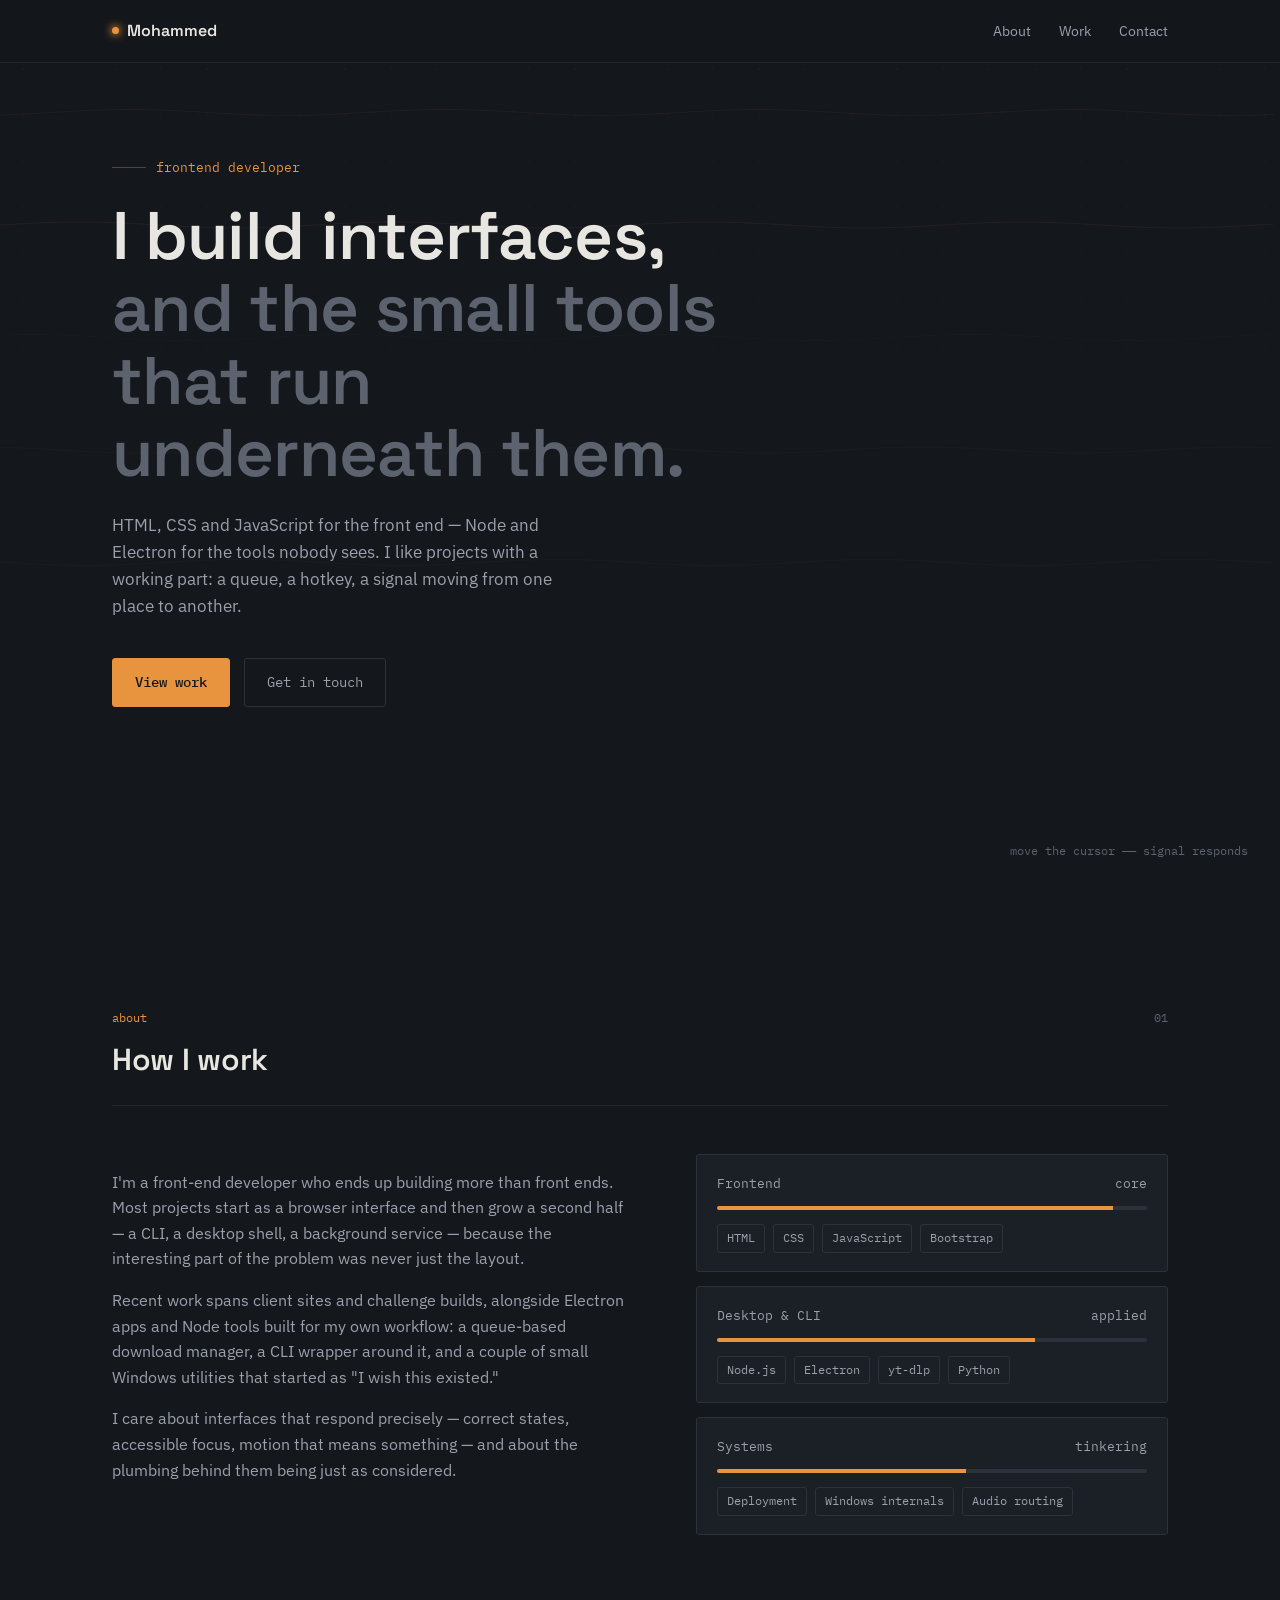
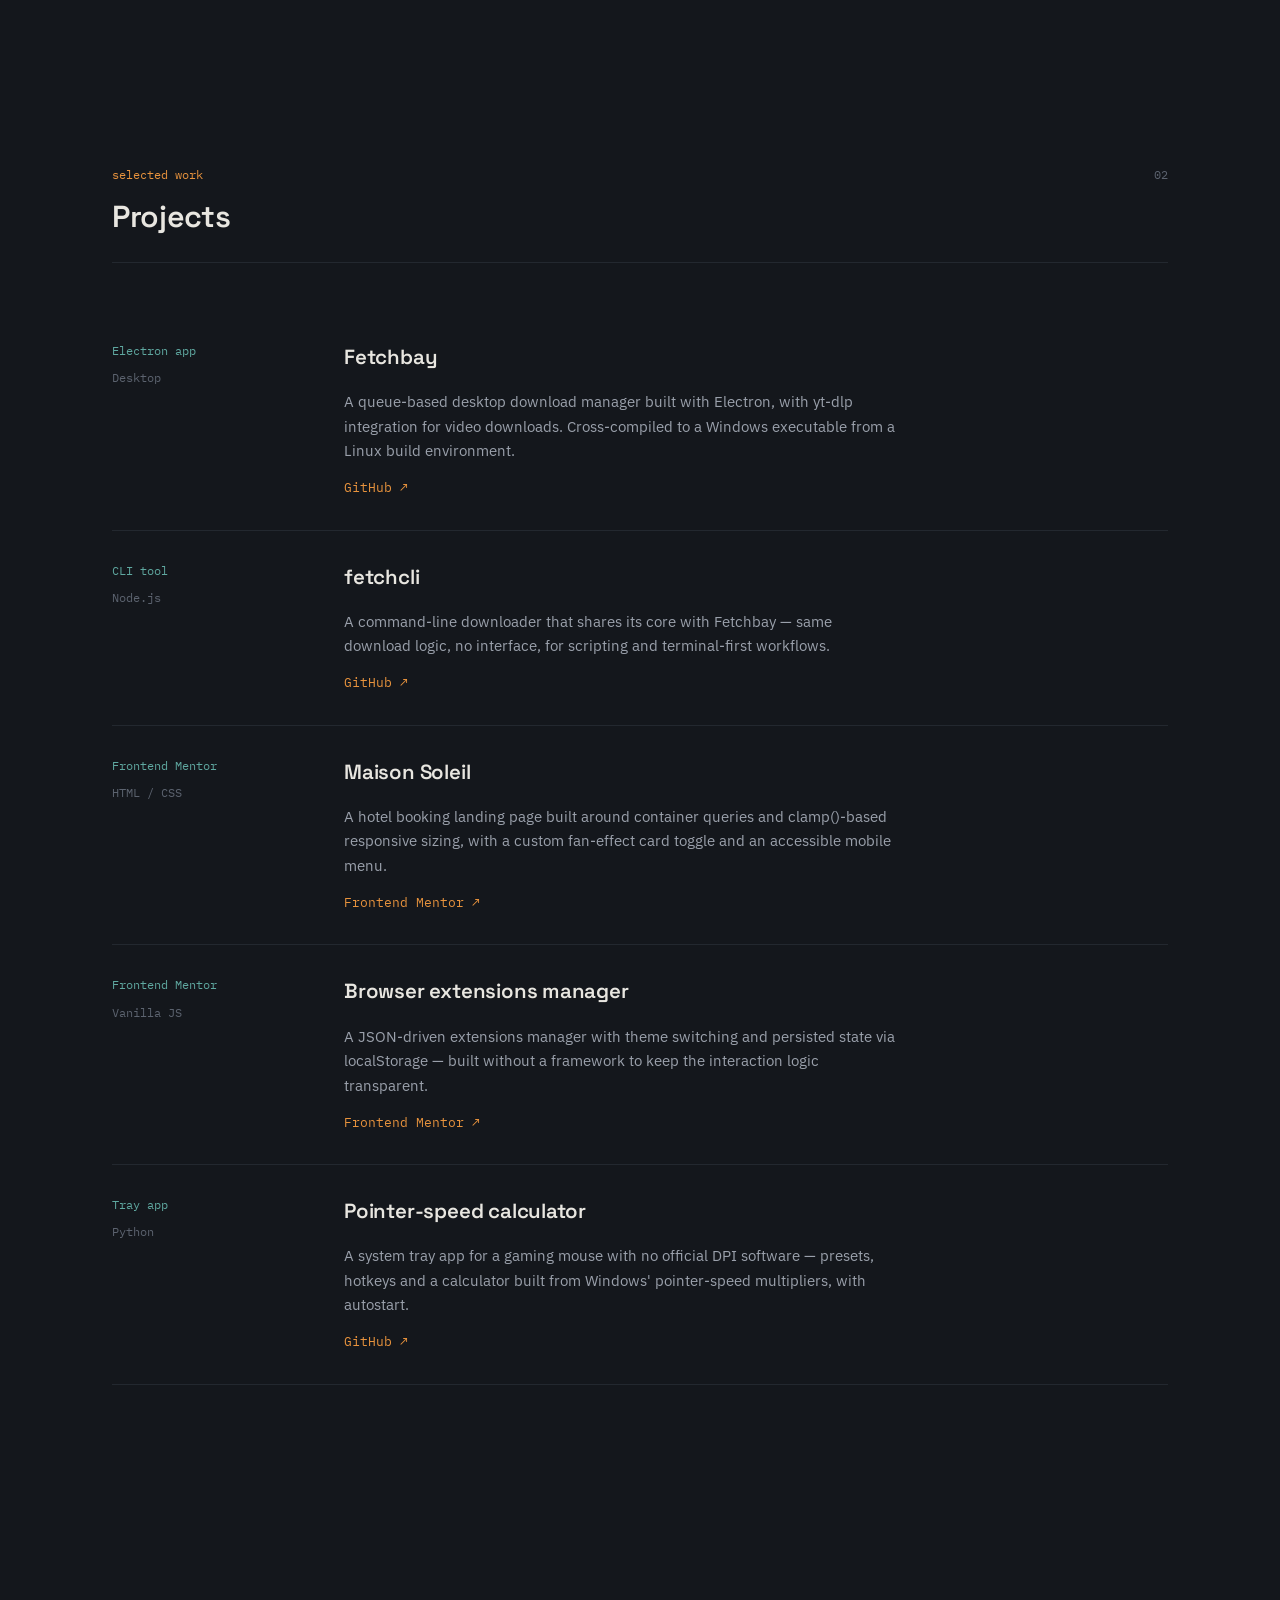
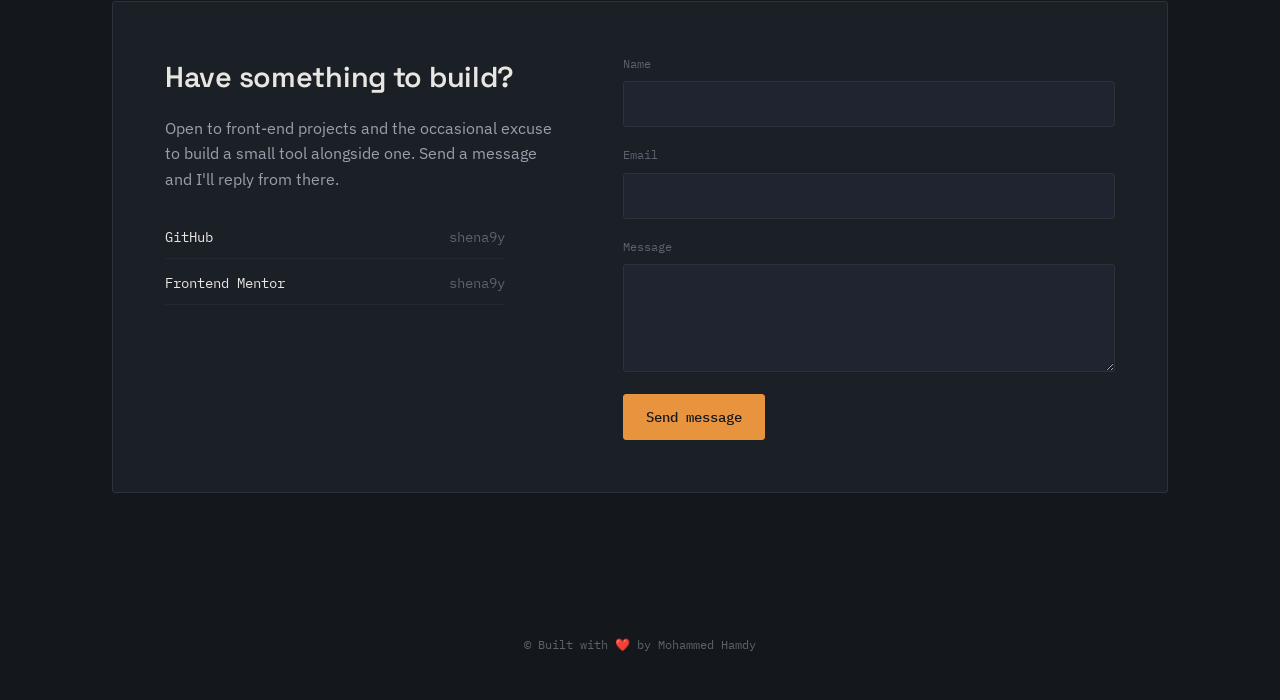
==== index.html @ dc631666 "Add favicon and meta tags" ====
<!doctype html>
<html lang="en">
  <head>
    <meta charset="UTF-8" />
    <meta name="viewport" content="width=device-width, initial-scale=1.0" />
    <title>Mohammed — Frontend Developer</title>
    <meta
      name="description"
      content="Frontend developer building interfaces and the small tools underneath them — Electron apps, CLI utilities, and web builds with HTML, CSS, JavaScript and Node."
    />
    <meta name="theme-color" content="#14171C" />

    <!-- Favicon -->
    <link rel="icon" type="image/svg+xml" href="favicon.svg" />
    <link rel="icon" type="image/png" sizes="32x32" href="favicon-32.png" />
    <link rel="apple-touch-icon" href="apple-touch-icon.png" />

    <!-- Open Graph -->
    <meta property="og:type" content="website" />
    <meta property="og:title" content="Mohammed — Frontend Developer" />
    <meta
      property="og:description"
      content="Frontend developer building interfaces and the small tools underneath them — Electron apps, CLI utilities, and web builds with HTML, CSS, JavaScript and Node."
    />
    <meta property="og:url" content="https://shena9y.github.io/portfolio/" />
    <meta
      property="og:image"
      content="https://shena9y.github.io/portfolio/og-image.png"
    />
    <meta property="og:image:width" content="1200" />
    <meta property="og:image:height" content="630" />

    <!-- Twitter Card -->
    <meta name="twitter:card" content="summary_large_image" />
    <meta name="twitter:title" content="Mohammed — Frontend Developer" />
    <meta
      name="twitter:description"
      content="Frontend developer building interfaces and the small tools underneath them."
    />
    <meta
      name="twitter:image"
      content="https://shena9y.github.io/portfolio/og-image.png"
    />

    <link rel="preconnect" href="https://fonts.googleapis.com" />
    <link rel="preconnect" href="https://fonts.gstatic.com" crossorigin />
    <link
      href="https://fonts.googleapis.com/css2?family=Space+Grotesk:wght@400;500;600;700&family=IBM+Plex+Sans:wght@400;500;600&family=IBM+Plex+Mono:wght@400;500&display=swap"
      rel="stylesheet"
    />
    <link rel="stylesheet" href="style.css" />
  </head>
  <body>
    <header>
      <nav>
        <div class="nav-mark"><span class="dot"></span>Mohammed</div>
        <div class="nav-links">
          <a href="#about">About</a>
          <a href="#work">Work</a>
          <a href="#contact">Contact</a>
        </div>
      </nav>
    </header>

    <section class="hero">
      <canvas id="wallpaper"></canvas>
      <div class="hero-inner">
        <div class="hero-label">
          <span class="rule"></span>frontend developer
        </div>
        <h1 class="hero-title">
          I build interfaces,
          <em>and the small tools that run underneath them.</em>
        </h1>
        <p class="hero-sub">
          HTML, CSS and JavaScript for the front end — Node and Electron for the
          tools nobody sees. I like projects with a working part: a queue, a
          hotkey, a signal moving from one place to another.
        </p>
        <div class="hero-cta">
          <a href="#work" class="btn btn-primary">View work</a>
          <a href="#contact" class="btn btn-ghost">Get in touch</a>
        </div>
      </div>
      <div class="hero-meter mono">move the cursor —— signal responds</div>
    </section>

    <section id="about">
      <div class="wrap">
        <div class="section-head">
          <div>
            <div class="tag">about</div>
            <h2>How I work</h2>
          </div>
          <div class="section-index">01</div>
        </div>

        <div class="about-grid">
          <div class="about-body">
            <p>
              I'm a front-end developer who ends up building more than front
              ends. Most projects start as a browser interface and then grow a
              second half — a CLI, a desktop shell, a background service —
              because the interesting part of the problem was never just the
              layout.
            </p>
            <p>
              Recent work spans client sites and challenge builds, alongside
              Electron apps and Node tools built for my own workflow: a
              queue-based download manager, a CLI wrapper around it, and a
              couple of small Windows utilities that started as "I wish this
              existed."
            </p>
            <p>
              I care about interfaces that respond precisely — correct states,
              accessible focus, motion that means something — and about the
              plumbing behind them being just as considered.
            </p>
          </div>

          <div class="about-channels">
            <div class="channel">
              <div class="channel-head">
                <span class="name">Frontend</span><span class="name">core</span>
              </div>
              <div class="channel-bar"><span style="width: 92%"></span></div>
              <div class="channel-tags">
                <span>HTML</span><span>CSS</span><span>JavaScript</span
                ><span>Bootstrap</span>
              </div>
            </div>
            <div class="channel">
              <div class="channel-head">
                <span class="name">Desktop &amp; CLI</span
                ><span class="name">applied</span>
              </div>
              <div class="channel-bar"><span style="width: 74%"></span></div>
              <div class="channel-tags">
                <span>Node.js</span><span>Electron</span><span>yt-dlp</span
                ><span>Python</span>
              </div>
            </div>
            <div class="channel">
              <div class="channel-head">
                <span class="name">Systems</span
                ><span class="name">tinkering</span>
              </div>
              <div class="channel-bar"><span style="width: 58%"></span></div>
              <div class="channel-tags">
                <span>Deployment</span><span>Windows internals</span
                ><span>Audio routing</span>
              </div>
            </div>
          </div>
        </div>
      </div>
    </section>

    <section id="work">
      <div class="wrap">
        <div class="section-head">
          <div>
            <div class="tag">selected work</div>
            <h2>Projects</h2>
          </div>
          <div class="section-index">02</div>
        </div>

        <div class="project">
          <div class="project-meta">
            <span class="kind mono">Electron app</span><br />Desktop
          </div>
          <div>
            <h3>Fetchbay</h3>
            <p>
              A queue-based desktop download manager built with Electron, with
              yt-dlp integration for video downloads. Cross-compiled to a
              Windows executable from a Linux build environment.
            </p>
            <div class="project-links">
              <a
                href="https://github.com/shena9y"
                target="_blank"
                rel="noopener"
                >GitHub ↗</a
              >
            </div>
          </div>
        </div>

        <div class="project">
          <div class="project-meta">
            <span class="kind mono">CLI tool</span><br />Node.js
          </div>
          <div>
            <h3>fetchcli</h3>
            <p>
              A command-line downloader that shares its core with Fetchbay —
              same download logic, no interface, for scripting and
              terminal-first workflows.
            </p>
            <div class="project-links">
              <a
                href="https://github.com/shena9y"
                target="_blank"
                rel="noopener"
                >GitHub ↗</a
              >
            </div>
          </div>
        </div>

        <div class="project">
          <div class="project-meta">
            <span class="kind mono">Frontend Mentor</span><br />HTML / CSS
          </div>
          <div>
            <h3>Maison Soleil</h3>
            <p>
              A hotel booking landing page built around container queries and
              clamp()-based responsive sizing, with a custom fan-effect card
              toggle and an accessible mobile menu.
            </p>
            <div class="project-links">
              <a
                href="https://www.frontendmentor.io/profile/shena9y"
                target="_blank"
                rel="noopener"
                >Frontend Mentor ↗</a
              >
            </div>
          </div>
        </div>

        <div class="project">
          <div class="project-meta">
            <span class="kind mono">Frontend Mentor</span><br />Vanilla JS
          </div>
          <div>
            <h3>Browser extensions manager</h3>
            <p>
              A JSON-driven extensions manager with theme switching and
              persisted state via localStorage — built without a framework to
              keep the interaction logic transparent.
            </p>
            <div class="project-links">
              <a
                href="https://www.frontendmentor.io/profile/shena9y"
                target="_blank"
                rel="noopener"
                >Frontend Mentor ↗</a
              >
            </div>
          </div>
        </div>

        <div class="project">
          <div class="project-meta">
            <span class="kind mono">Tray app</span><br />Python
          </div>
          <div>
            <h3>Pointer-speed calculator</h3>
            <p>
              A system tray app for a gaming mouse with no official DPI software
              — presets, hotkeys and a calculator built from Windows'
              pointer-speed multipliers, with autostart.
            </p>
            <div class="project-links">
              <a
                href="https://github.com/shena9y"
                target="_blank"
                rel="noopener"
                >GitHub ↗</a
              >
            </div>
          </div>
        </div>
      </div>
    </section>

    <section id="contact">
      <div class="wrap">
        <div class="contact-panel">
          <div class="contact-intro">
            <h2>Have something to build?</h2>
            <p>
              Open to front-end projects and the occasional excuse to build a
              small tool alongside one. Send a message and I'll reply from
              there.
            </p>

            <div class="contact-links">
              <a
                href="https://github.com/shena9y"
                target="_blank"
                rel="noopener"
                >GitHub <span>shena9y</span></a
              >
              <a
                href="https://www.frontendmentor.io/profile/shena9y"
                target="_blank"
                rel="noopener"
                >Frontend Mentor <span>shena9y</span></a
              >
            </div>
          </div>

          <form
            class="contact-form"
            id="contact-form"
            action="https://formspree.io/f/xzebgnwv"
            method="POST"
          >
            <div class="field">
              <label for="cf-name">Name</label>
              <input
                type="text"
                id="cf-name"
                name="name"
                autocomplete="name"
                required
              />
            </div>
            <div class="field">
              <label for="cf-email">Email</label>
              <input
                type="email"
                id="cf-email"
                name="email"
                autocomplete="email"
                required
              />
            </div>
            <div class="field">
              <label for="cf-message">Message</label>
              <textarea id="cf-message" name="message" required></textarea>
            </div>
            <!-- honeypot field: kept off-screen, real visitors never fill this in -->
            <div class="field hp" aria-hidden="true">
              <label for="cf-hp">Leave blank</label>
              <input
                type="text"
                id="cf-hp"
                name="_gotcha"
                tabindex="-1"
                autocomplete="off"
              />
            </div>

            <div class="form-row">
              <button type="submit" class="btn btn-primary" id="cf-submit">
                Send message
              </button>
              <span class="form-status mono" id="cf-status"></span>
            </div>
          </form>
        </div>
      </div>
    </section>

    <footer>&copy; Built with ❤️ by Mohammed Hamdy</footer>
    <script src="app.js"></script>
  </body>
</html>
---- style.css ----
:root {
  --bg: #14171c;
  --panel: #1b1f26;
  --panel-alt: #1f2430;
  --border: #2c323c;
  --border-soft: #23282f;
  --text: #e8e6e0;
  --text-dim: #9aa0ab;
  --text-faint: #5c636f;
  --accent: #e8933d;
  --accent-soft: rgba(232, 147, 61, 0.14);
  --accent-line: rgba(232, 147, 61, 0.35);
  --teal: #5fa8a0;
  --radius: 3px;
  --maxw: 1120px;
}

* {
  box-sizing: border-box;
}
html {
  scroll-behavior: smooth;
}

body {
  margin: 0;
  background: var(--bg);
  color: var(--text);
  font-family: "IBM Plex Sans", sans-serif;
  font-size: 16px;
  line-height: 1.6;
  -webkit-font-smoothing: antialiased;
}

h1,
h2,
h3 {
  font-family: "Space Grotesk", sans-serif;
  margin: 0;
  font-weight: 600;
  letter-spacing: -0.01em;
}

.mono {
  font-family: "IBM Plex Mono", monospace;
}

a {
  color: inherit;
  text-decoration: none;
}

.wrap {
  max-width: var(--maxw);
  margin: 0 auto;
  padding: 0 32px;
}

::selection {
  background: var(--accent-soft);
  color: var(--accent);
}

:focus-visible {
  outline: 2px solid var(--accent);
  outline-offset: 3px;
}

/* ---------- NAV ---------- */
header {
  position: fixed;
  top: 0;
  left: 0;
  right: 0;
  z-index: 50;
  background: rgba(20, 23, 28, 0.82);
  backdrop-filter: blur(10px);
  border-bottom: 1px solid var(--border-soft);
}
nav {
  max-width: var(--maxw);
  margin: 0 auto;
  padding: 18px 32px;
  display: flex;
  align-items: center;
  justify-content: space-between;
}
.nav-mark {
  font-family: "Space Grotesk", sans-serif;
  font-weight: 600;
  font-size: 1rem;
  display: flex;
  align-items: center;
  gap: 8px;
}
.nav-mark .dot {
  width: 7px;
  height: 7px;
  border-radius: 50%;
  background: var(--accent);
  box-shadow: 0 0 8px 1px var(--accent);
}
.nav-links {
  display: flex;
  gap: 28px;
  font-size: 0.9rem;
  color: var(--text-dim);
}
.nav-links a {
  transition: color 0.15s ease;
}
.nav-links a:hover {
  color: var(--text);
}

/* ---------- HERO ---------- */
.hero {
  position: relative;
  min-height: 100vh;
  display: flex;
  align-items: center;
  overflow: hidden;
  padding-top: 72px;
}
#wallpaper {
  position: absolute;
  inset: 0;
  width: 100%;
  height: 100%;
  z-index: 0;
}
.hero::after {
  content: "";
  position: absolute;
  inset: 0;
  background: linear-gradient(180deg, rgba(20, 23, 28, 0.1) 0%, var(--bg) 96%);
  pointer-events: none;
}
.hero-inner {
  position: relative;
  z-index: 2;
  max-width: var(--maxw);
  margin: 0 auto;
  padding: 0 32px;
  width: 100%;
}
.hero-label {
  font-family: "IBM Plex Mono", monospace;
  font-size: 0.82rem;
  color: var(--accent);
  display: flex;
  align-items: center;
  gap: 10px;
  margin-bottom: 22px;
}
.hero-label .rule {
  width: 34px;
  height: 1px;
  background: var(--accent-line);
}
h1.hero-title {
  font-size: clamp(2.4rem, 5.4vw, 4.2rem);
  line-height: 1.08;
  max-width: 15ch;
  color: var(--text);
}
h1.hero-title em {
  font-style: normal;
  color: var(--text-faint);
}
.hero-sub {
  margin-top: 22px;
  max-width: 46ch;
  color: var(--text-dim);
  font-size: 1.05rem;
}
.hero-cta {
  margin-top: 38px;
  display: flex;
  gap: 14px;
  flex-wrap: wrap;
}
.btn {
  font-family: "IBM Plex Mono", monospace;
  font-size: 0.85rem;
  padding: 13px 22px;
  border-radius: var(--radius);
  border: 1px solid var(--border);
  transition:
    border-color 0.18s ease,
    background 0.18s ease,
    transform 0.18s ease;
  display: inline-block;
}
.btn-primary {
  background: var(--accent);
  color: #14171c;
  border-color: var(--accent);
  font-weight: 500;
}
.btn-primary:hover {
  transform: translateY(-1px);
  filter: brightness(1.06);
}
.btn-ghost {
  color: var(--text-dim);
}
.btn-ghost:hover {
  border-color: var(--text-dim);
  color: var(--text);
}

.hero-meter {
  position: absolute;
  right: 32px;
  bottom: 40px;
  z-index: 2;
  font-family: "IBM Plex Mono", monospace;
  font-size: 0.72rem;
  color: var(--text-faint);
  display: none;
}
@media (min-width: 900px) {
  .hero-meter {
    display: block;
  }
}

/* ---------- SECTION SHELL ---------- */
section {
  padding: 108px 0;
  position: relative;
}
.section-head {
  display: flex;
  align-items: baseline;
  justify-content: space-between;
  margin-bottom: 48px;
  padding-bottom: 20px;
  border-bottom: 1px solid var(--border-soft);
}
.section-head .tag {
  font-family: "IBM Plex Mono", monospace;
  font-size: 0.78rem;
  color: var(--accent);
}
.section-head h2 {
  font-size: 1.9rem;
  margin-top: 8px;
}
.section-index {
  font-family: "IBM Plex Mono", monospace;
  font-size: 0.78rem;
  color: var(--text-faint);
}

/* ---------- ABOUT ---------- */
.about-grid {
  display: grid;
  grid-template-columns: 1.1fr 1fr;
  gap: 64px;
}
@media (max-width: 800px) {
  .about-grid {
    grid-template-columns: 1fr;
    gap: 40px;
  }
}
.about-body p {
  color: var(--text-dim);
  max-width: 54ch;
}
.about-body p + p {
  margin-top: 16px;
}

.channel {
  border: 1px solid var(--border);
  border-radius: var(--radius);
  padding: 18px 20px;
  margin-bottom: 14px;
  background: var(--panel);
}
.channel-head {
  display: flex;
  justify-content: space-between;
  align-items: center;
  margin-bottom: 12px;
}
.channel-head .name {
  font-family: "IBM Plex Mono", monospace;
  font-size: 0.82rem;
  color: var(--text-dim);
}
.channel-bar {
  height: 4px;
  background: var(--border);
  border-radius: 2px;
  overflow: hidden;
  margin-bottom: 14px;
}
.channel-bar span {
  display: block;
  height: 100%;
  background: var(--accent);
}
.channel-tags {
  display: flex;
  flex-wrap: wrap;
  gap: 8px;
}
.channel-tags span {
  font-family: "IBM Plex Mono", monospace;
  font-size: 0.74rem;
  color: var(--text-dim);
  border: 1px solid var(--border);
  border-radius: var(--radius);
  padding: 4px 9px;
}

/* ---------- PROJECTS ---------- */
.project {
  display: grid;
  grid-template-columns: 200px 1fr;
  gap: 32px;
  padding: 30px 0;
  border-bottom: 1px solid var(--border-soft);
  transition: padding-left 0.2s ease;
  position: relative;
}
.project:first-of-type {
  border-top: 1px solid var(--border-soft);
}
.project::before {
  content: "";
  position: absolute;
  left: -20px;
  top: 0;
  bottom: 0;
  width: 2px;
  background: transparent;
  transition: background 0.2s ease;
}
.project:hover::before {
  background: var(--accent);
}
.project:hover {
  padding-left: 20px;
}
@media (max-width: 760px) {
  .project {
    grid-template-columns: 1fr;
    gap: 10px;
  }
  .project:hover {
    padding-left: 0;
  }
  .project::before {
    display: none;
  }
}
.project-meta {
  font-family: "IBM Plex Mono", monospace;
  font-size: 0.76rem;
  color: var(--text-faint);
}
.project-meta .kind {
  display: inline-block;
  color: var(--teal);
  margin-bottom: 8px;
}
.project h3 {
  font-size: 1.28rem;
  margin-bottom: 10px;
  color: var(--text);
}
.project p {
  color: var(--text-dim);
  max-width: 62ch;
  font-size: 0.96rem;
}
.project-links {
  margin-top: 14px;
  display: flex;
  gap: 18px;
  font-family: "IBM Plex Mono", monospace;
  font-size: 0.8rem;
}
.project-links a {
  color: var(--accent);
  border-bottom: 1px solid transparent;
}
.project-links a:hover {
  border-color: var(--accent);
}

/* ---------- CONTACT ---------- */
.contact-panel {
  border: 1px solid var(--border);
  border-radius: var(--radius);
  background: var(--panel);
  padding: 52px;
  display: grid;
  grid-template-columns: 0.9fr 1.1fr;
  gap: 56px;
}
@media (max-width: 800px) {
  .contact-panel {
    grid-template-columns: 1fr;
    padding: 36px 26px;
    gap: 36px;
  }
}
.contact-intro h2 {
  font-size: 1.8rem;
  margin-bottom: 14px;
}
.contact-intro p {
  color: var(--text-dim);
  max-width: 42ch;
}
.contact-links {
  display: flex;
  flex-direction: column;
  gap: 12px;
  margin-top: 32px;
}
.contact-links a {
  font-family: "IBM Plex Mono", monospace;
  font-size: 0.9rem;
  display: flex;
  justify-content: space-between;
  border-bottom: 1px solid var(--border-soft);
  padding-bottom: 10px;
  color: var(--text);
  max-width: 340px;
}
.contact-links a span {
  color: var(--text-faint);
}
.contact-links a:hover {
  color: var(--accent);
}

/* ---------- FORM ---------- */
.contact-form {
  display: flex;
  flex-direction: column;
  gap: 18px;
}
.field {
  display: flex;
  flex-direction: column;
  gap: 8px;
}
.field label {
  font-family: "IBM Plex Mono", monospace;
  font-size: 0.76rem;
  color: var(--text-faint);
}
.field input,
.field textarea {
  background: var(--panel-alt);
  border: 1px solid var(--border);
  border-radius: var(--radius);
  color: var(--text);
  font-family: "IBM Plex Sans", sans-serif;
  font-size: 0.95rem;
  padding: 12px 14px;
  transition: border-color 0.15s ease;
}
.field input:hover,
.field textarea:hover {
  border-color: #3a414d;
}
.field input:focus,
.field textarea:focus {
  border-color: var(--accent);
  outline: none;
}
.field textarea {
  resize: vertical;
  min-height: 108px;
  font-family: inherit;
}
.field.hp {
  position: absolute;
  left: -9999px;
  opacity: 0;
  pointer-events: none;
}

.form-row {
  display: flex;
  align-items: center;
  gap: 16px;
  margin-top: 4px;
}
.form-status {
  font-family: "IBM Plex Mono", monospace;
  font-size: 0.8rem;
  color: var(--text-faint);
}
.form-status.ok {
  color: var(--teal);
}
.form-status.err {
  color: #e06868;
}

button.btn-primary {
  font-family: "IBM Plex Mono", monospace;
  border: 1px solid var(--accent);
  cursor: pointer;
}
button.btn-primary:disabled {
  opacity: 0.6;
  cursor: default;
  transform: none;
}

footer {
  padding: 34px 0 46px;
  text-align: center;
  font-family: "IBM Plex Mono", monospace;
  font-size: 0.76rem;
  color: var(--text-faint);
}

@media (prefers-reduced-motion: reduce) {
  html {
    scroll-behavior: auto;
  }
  * {
    animation: none !important;
    transition: none !important;
  }
}
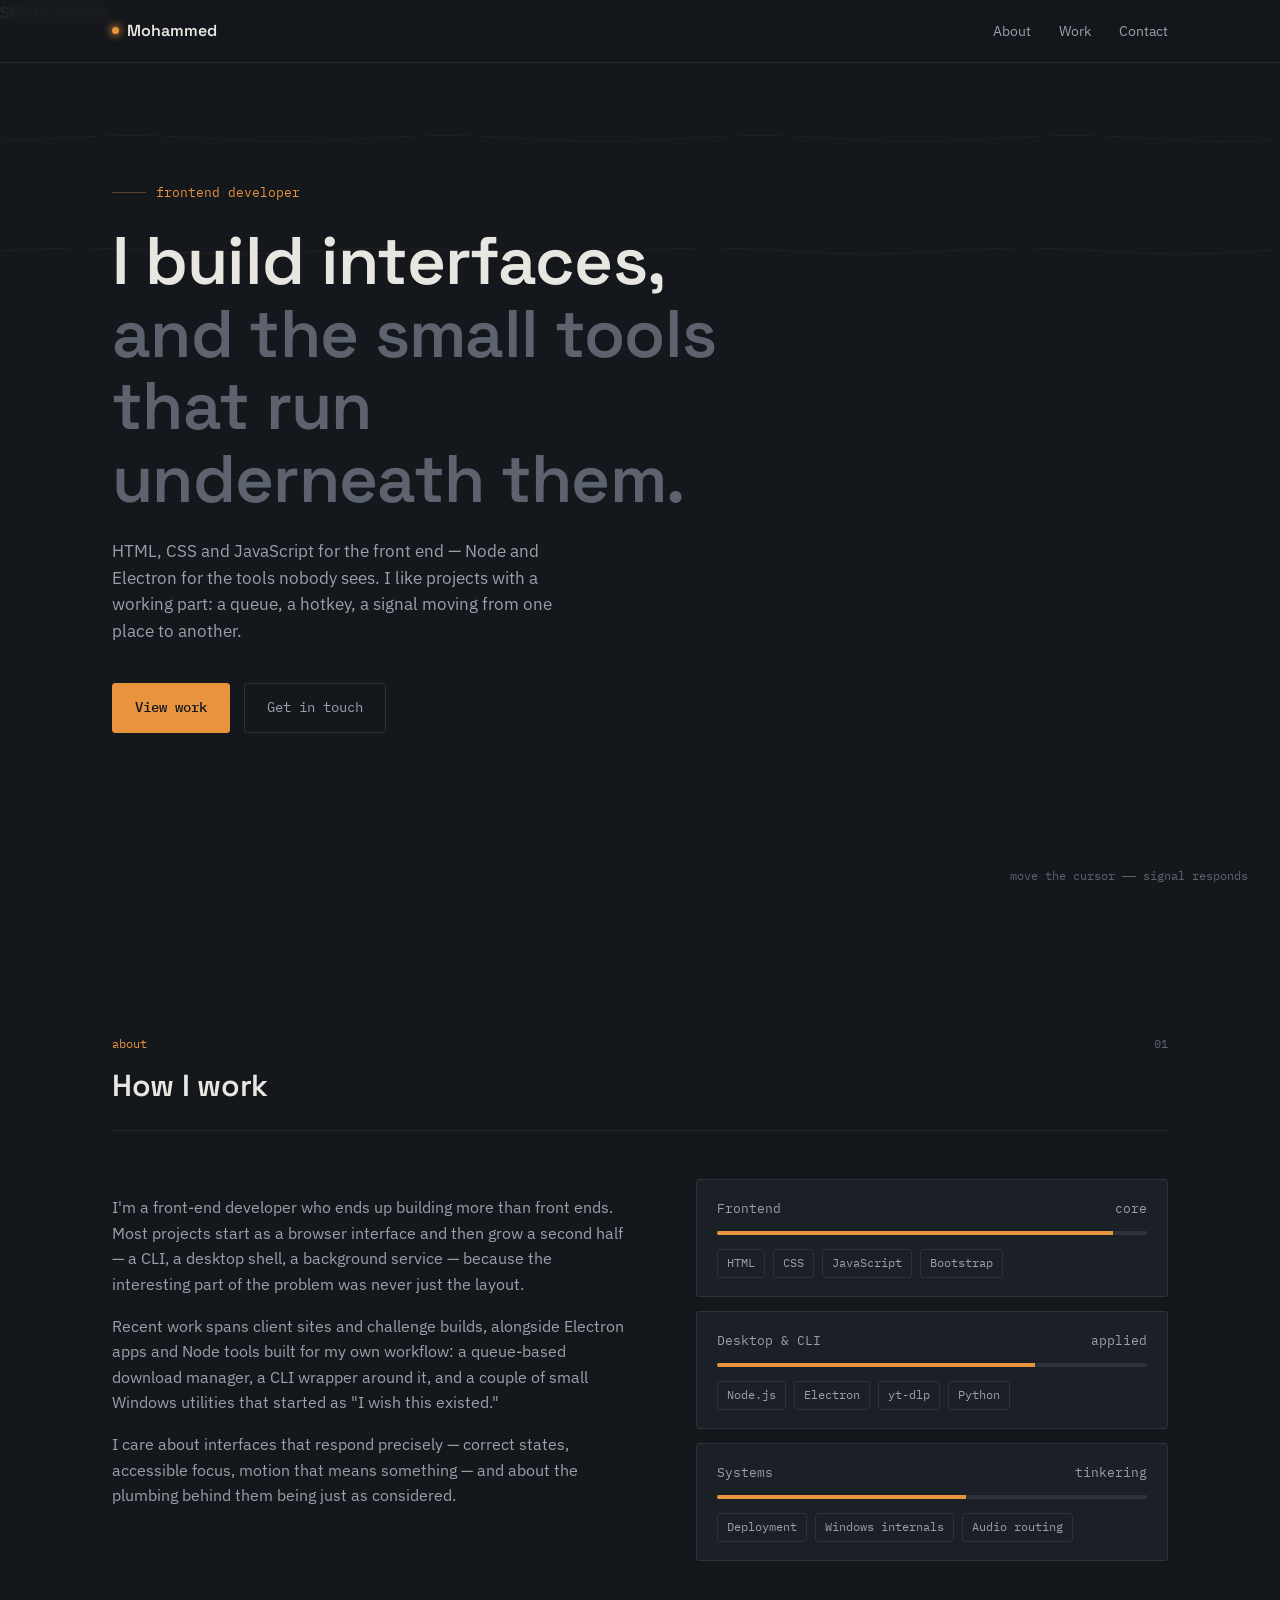
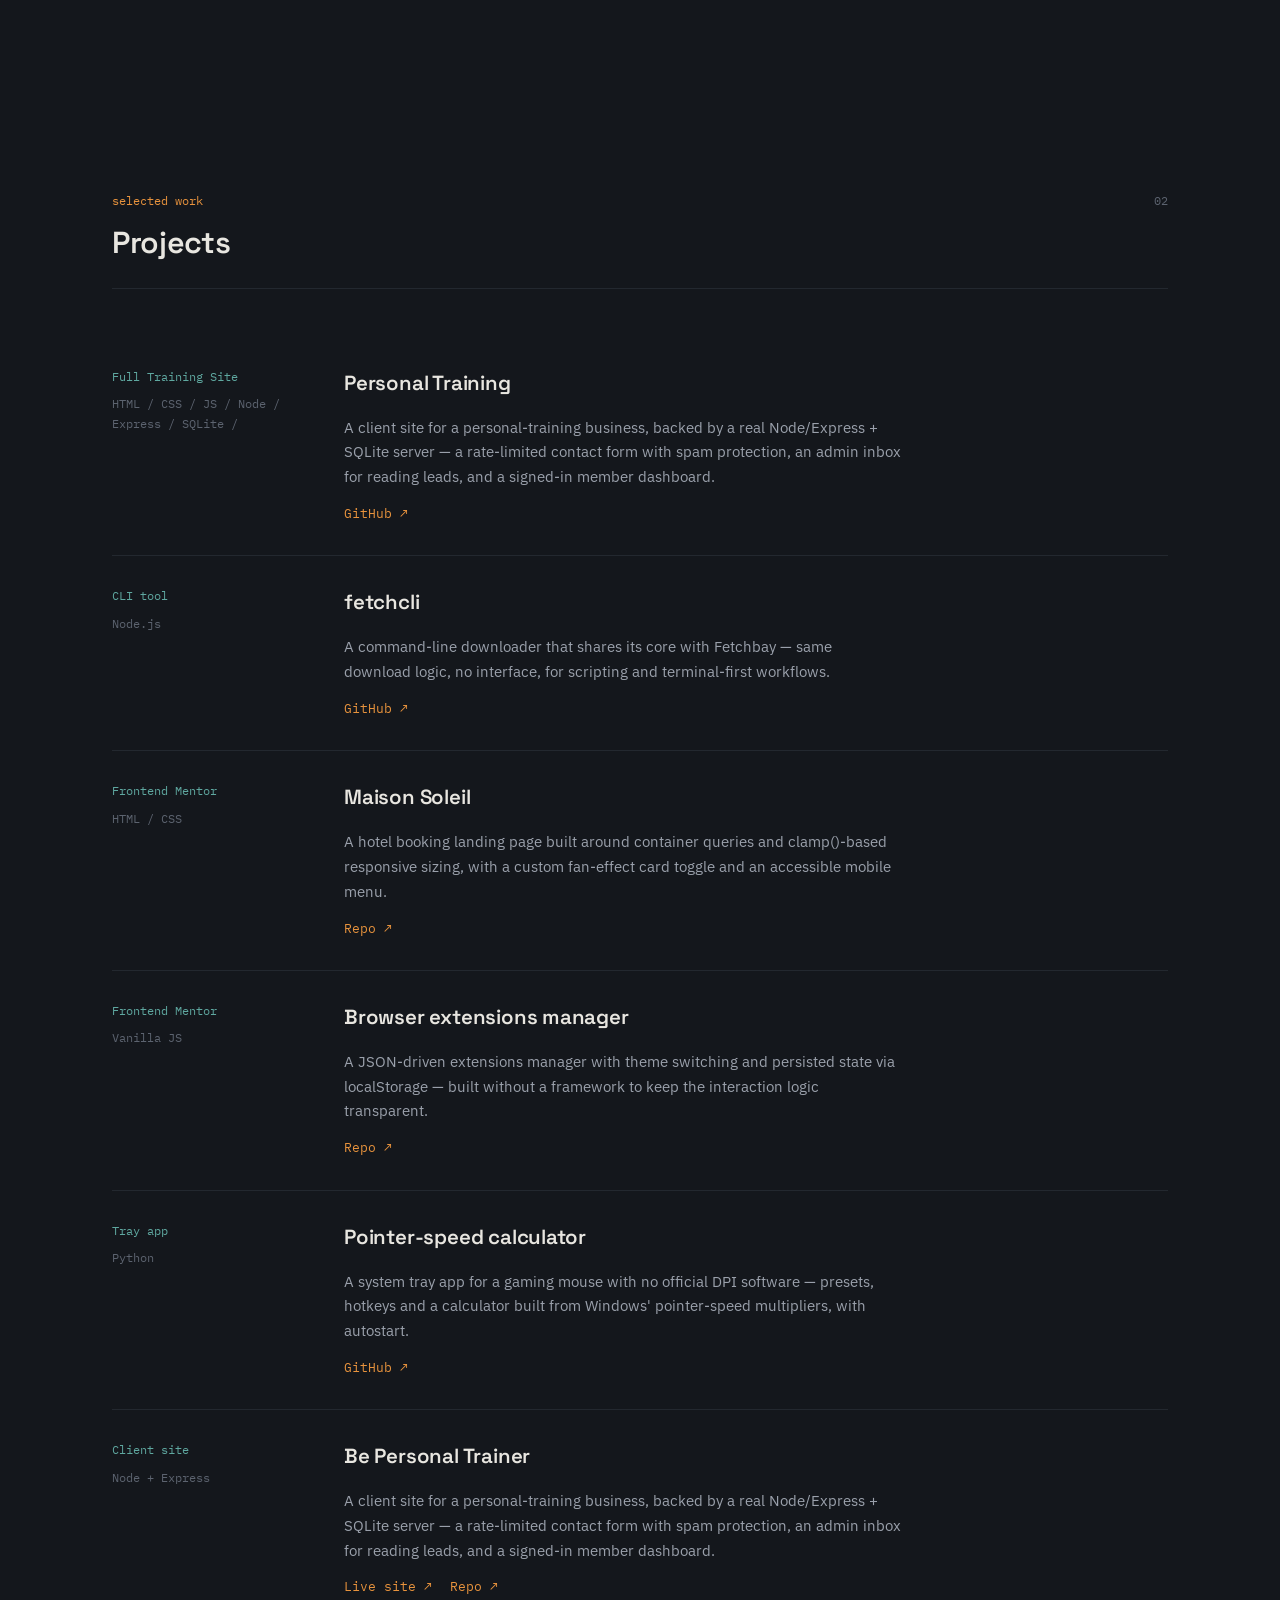
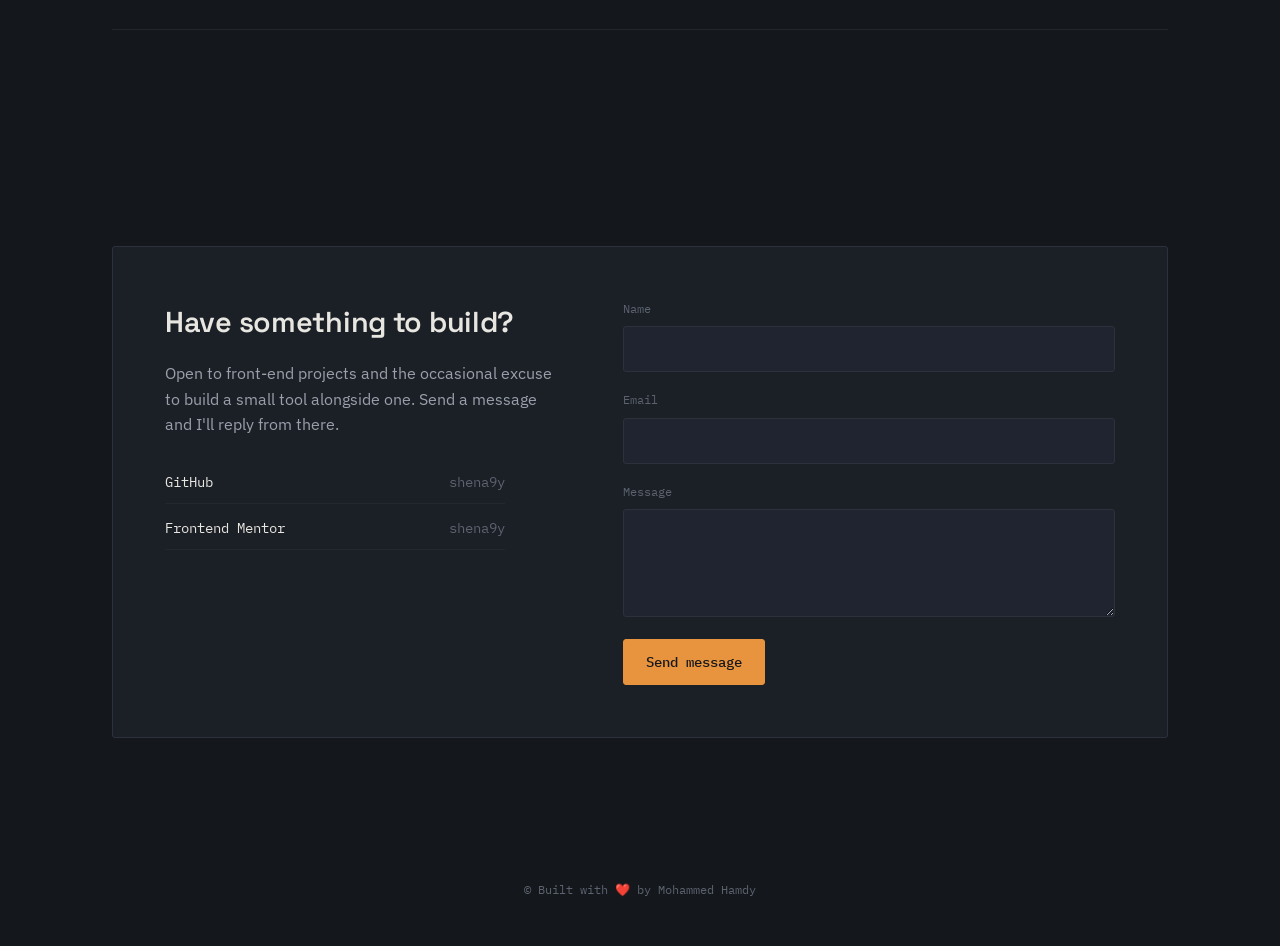
==== commit 8ce2978d: "Update index.html" ====
--- a/index.html
+++ b/index.html
@@ -51,8 +51,9 @@
     <link rel="stylesheet" href="style.css" />
   </head>
   <body>
+    <a href="#main-content" class="skip-link">Skip to content</a>
     <header>
-      <nav>
+      <nav aria-label="Primary">
         <div class="nav-mark"><span class="dot"></span>Mohammed</div>
         <div class="nav-links">
           <a href="#about">About</a>
@@ -62,301 +63,335 @@
       </nav>
     </header>
 
-    <section class="hero">
-      <canvas id="wallpaper"></canvas>
-      <div class="hero-inner">
-        <div class="hero-label">
-          <span class="rule"></span>frontend developer
-        </div>
-        <h1 class="hero-title">
-          I build interfaces,
-          <em>and the small tools that run underneath them.</em>
-        </h1>
-        <p class="hero-sub">
-          HTML, CSS and JavaScript for the front end — Node and Electron for the
-          tools nobody sees. I like projects with a working part: a queue, a
-          hotkey, a signal moving from one place to another.
-        </p>
-        <div class="hero-cta">
-          <a href="#work" class="btn btn-primary">View work</a>
-          <a href="#contact" class="btn btn-ghost">Get in touch</a>
-        </div>
-      </div>
-      <div class="hero-meter mono">move the cursor —— signal responds</div>
-    </section>
-
-    <section id="about">
-      <div class="wrap">
-        <div class="section-head">
-          <div>
-            <div class="tag">about</div>
-            <h2>How I work</h2>
-          </div>
-          <div class="section-index">01</div>
-        </div>
-
-        <div class="about-grid">
-          <div class="about-body">
-            <p>
-              I'm a front-end developer who ends up building more than front
-              ends. Most projects start as a browser interface and then grow a
-              second half — a CLI, a desktop shell, a background service —
-              because the interesting part of the problem was never just the
-              layout.
-            </p>
-            <p>
-              Recent work spans client sites and challenge builds, alongside
-              Electron apps and Node tools built for my own workflow: a
-              queue-based download manager, a CLI wrapper around it, and a
-              couple of small Windows utilities that started as "I wish this
-              existed."
-            </p>
-            <p>
-              I care about interfaces that respond precisely — correct states,
-              accessible focus, motion that means something — and about the
-              plumbing behind them being just as considered.
-            </p>
-          </div>
-
-          <div class="about-channels">
-            <div class="channel">
-              <div class="channel-head">
-                <span class="name">Frontend</span><span class="name">core</span>
-              </div>
-              <div class="channel-bar"><span style="width: 92%"></span></div>
-              <div class="channel-tags">
-                <span>HTML</span><span>CSS</span><span>JavaScript</span
-                ><span>Bootstrap</span>
-              </div>
-            </div>
-            <div class="channel">
-              <div class="channel-head">
-                <span class="name">Desktop &amp; CLI</span
-                ><span class="name">applied</span>
-              </div>
-              <div class="channel-bar"><span style="width: 74%"></span></div>
-              <div class="channel-tags">
-                <span>Node.js</span><span>Electron</span><span>yt-dlp</span
-                ><span>Python</span>
-              </div>
-            </div>
-            <div class="channel">
-              <div class="channel-head">
-                <span class="name">Systems</span
-                ><span class="name">tinkering</span>
-              </div>
-              <div class="channel-bar"><span style="width: 58%"></span></div>
-              <div class="channel-tags">
-                <span>Deployment</span><span>Windows internals</span
-                ><span>Audio routing</span>
-              </div>
-            </div>
-          </div>
-        </div>
-      </div>
-    </section>
-
-    <section id="work">
-      <div class="wrap">
-        <div class="section-head">
-          <div>
-            <div class="tag">selected work</div>
-            <h2>Projects</h2>
-          </div>
-          <div class="section-index">02</div>
-        </div>
-
-        <div class="project">
-          <div class="project-meta">
-            <span class="kind mono">Electron app</span><br />Desktop
-          </div>
-          <div>
-            <h3>Fetchbay</h3>
-            <p>
-              A queue-based desktop download manager built with Electron, with
-              yt-dlp integration for video downloads. Cross-compiled to a
-              Windows executable from a Linux build environment.
-            </p>
-            <div class="project-links">
-              <a
-                href="https://github.com/shena9y"
-                target="_blank"
-                rel="noopener"
-                >GitHub ↗</a
-              >
-            </div>
-          </div>
-        </div>
-
-        <div class="project">
-          <div class="project-meta">
-            <span class="kind mono">CLI tool</span><br />Node.js
-          </div>
-          <div>
-            <h3>fetchcli</h3>
-            <p>
-              A command-line downloader that shares its core with Fetchbay —
-              same download logic, no interface, for scripting and
-              terminal-first workflows.
-            </p>
-            <div class="project-links">
-              <a
-                href="https://github.com/shena9y"
-                target="_blank"
-                rel="noopener"
-                >GitHub ↗</a
-              >
-            </div>
-          </div>
-        </div>
-
-        <div class="project">
-          <div class="project-meta">
-            <span class="kind mono">Frontend Mentor</span><br />HTML / CSS
-          </div>
-          <div>
-            <h3>Maison Soleil</h3>
-            <p>
-              A hotel booking landing page built around container queries and
-              clamp()-based responsive sizing, with a custom fan-effect card
-              toggle and an accessible mobile menu.
-            </p>
-            <div class="project-links">
-              <a
-                href="https://www.frontendmentor.io/profile/shena9y"
-                target="_blank"
-                rel="noopener"
-                >Frontend Mentor ↗</a
-              >
-            </div>
-          </div>
-        </div>
-
-        <div class="project">
-          <div class="project-meta">
-            <span class="kind mono">Frontend Mentor</span><br />Vanilla JS
-          </div>
-          <div>
-            <h3>Browser extensions manager</h3>
-            <p>
-              A JSON-driven extensions manager with theme switching and
-              persisted state via localStorage — built without a framework to
-              keep the interaction logic transparent.
-            </p>
-            <div class="project-links">
-              <a
-                href="https://www.frontendmentor.io/profile/shena9y"
-                target="_blank"
-                rel="noopener"
-                >Frontend Mentor ↗</a
-              >
-            </div>
-          </div>
-        </div>
-
-        <div class="project">
-          <div class="project-meta">
-            <span class="kind mono">Tray app</span><br />Python
-          </div>
-          <div>
-            <h3>Pointer-speed calculator</h3>
-            <p>
-              A system tray app for a gaming mouse with no official DPI software
-              — presets, hotkeys and a calculator built from Windows'
-              pointer-speed multipliers, with autostart.
-            </p>
-            <div class="project-links">
-              <a
-                href="https://github.com/shena9y"
-                target="_blank"
-                rel="noopener"
-                >GitHub ↗</a
-              >
-            </div>
-          </div>
-        </div>
-      </div>
-    </section>
-
-    <section id="contact">
-      <div class="wrap">
-        <div class="contact-panel">
-          <div class="contact-intro">
-            <h2>Have something to build?</h2>
-            <p>
-              Open to front-end projects and the occasional excuse to build a
-              small tool alongside one. Send a message and I'll reply from
-              there.
-            </p>
-
-            <div class="contact-links">
-              <a
-                href="https://github.com/shena9y"
-                target="_blank"
-                rel="noopener"
-                >GitHub <span>shena9y</span></a
-              >
-              <a
-                href="https://www.frontendmentor.io/profile/shena9y"
-                target="_blank"
-                rel="noopener"
-                >Frontend Mentor <span>shena9y</span></a
-              >
-            </div>
-          </div>
-
-          <form
-            class="contact-form"
-            id="contact-form"
-            action="https://formspree.io/f/xzebgnwv"
-            method="POST"
-          >
-            <div class="field">
-              <label for="cf-name">Name</label>
-              <input
-                type="text"
-                id="cf-name"
-                name="name"
-                autocomplete="name"
-                required
-              />
-            </div>
-            <div class="field">
-              <label for="cf-email">Email</label>
-              <input
-                type="email"
-                id="cf-email"
-                name="email"
-                autocomplete="email"
-                required
-              />
-            </div>
-            <div class="field">
-              <label for="cf-message">Message</label>
-              <textarea id="cf-message" name="message" required></textarea>
-            </div>
-            <!-- honeypot field: kept off-screen, real visitors never fill this in -->
-            <div class="field hp" aria-hidden="true">
-              <label for="cf-hp">Leave blank</label>
-              <input
-                type="text"
-                id="cf-hp"
-                name="_gotcha"
-                tabindex="-1"
-                autocomplete="off"
-              />
-            </div>
-
-            <div class="form-row">
-              <button type="submit" class="btn btn-primary" id="cf-submit">
-                Send message
-              </button>
-              <span class="form-status mono" id="cf-status"></span>
-            </div>
-          </form>
-        </div>
-      </div>
-    </section>
+    <main id="main-content">
+      <section class="hero">
+        <canvas id="wallpaper" aria-hidden="true"></canvas>
+        <div class="hero-inner">
+          <div class="hero-label">
+            <span class="rule"></span>frontend developer
+          </div>
+          <h1 class="hero-title">
+            I build interfaces,
+            <em>and the small tools that run underneath them.</em>
+          </h1>
+          <p class="hero-sub">
+            HTML, CSS and JavaScript for the front end — Node and Electron for
+            the tools nobody sees. I like projects with a working part: a queue,
+            a hotkey, a signal moving from one place to another.
+          </p>
+          <div class="hero-cta">
+            <a href="#work" class="btn btn-primary">View work</a>
+            <a href="#contact" class="btn btn-ghost">Get in touch</a>
+          </div>
+        </div>
+        <div class="hero-meter mono">move the cursor —— signal responds</div>
+      </section>
+
+      <section id="about">
+        <div class="wrap">
+          <div class="section-head">
+            <div>
+              <div class="tag">about</div>
+              <h2>How I work</h2>
+            </div>
+            <div class="section-index">01</div>
+          </div>
+
+          <div class="about-grid">
+            <div class="about-body">
+              <p>
+                I'm a front-end developer who ends up building more than front
+                ends. Most projects start as a browser interface and then grow a
+                second half — a CLI, a desktop shell, a background service —
+                because the interesting part of the problem was never just the
+                layout.
+              </p>
+              <p>
+                Recent work spans client sites and challenge builds, alongside
+                Electron apps and Node tools built for my own workflow: a
+                queue-based download manager, a CLI wrapper around it, and a
+                couple of small Windows utilities that started as "I wish this
+                existed."
+              </p>
+              <p>
+                I care about interfaces that respond precisely — correct states,
+                accessible focus, motion that means something — and about the
+                plumbing behind them being just as considered.
+              </p>
+            </div>
+
+            <div class="about-channels">
+              <div class="channel">
+                <div class="channel-head">
+                  <span class="name">Frontend</span
+                  ><span class="name">core</span>
+                </div>
+                <div class="channel-bar"><span style="width: 92%"></span></div>
+                <div class="channel-tags">
+                  <span>HTML</span><span>CSS</span><span>JavaScript</span
+                  ><span>Bootstrap</span>
+                </div>
+              </div>
+              <div class="channel">
+                <div class="channel-head">
+                  <span class="name">Desktop &amp; CLI</span
+                  ><span class="name">applied</span>
+                </div>
+                <div class="channel-bar"><span style="width: 74%"></span></div>
+                <div class="channel-tags">
+                  <span>Node.js</span><span>Electron</span><span>yt-dlp</span
+                  ><span>Python</span>
+                </div>
+              </div>
+              <div class="channel">
+                <div class="channel-head">
+                  <span class="name">Systems</span
+                  ><span class="name">tinkering</span>
+                </div>
+                <div class="channel-bar"><span style="width: 58%"></span></div>
+                <div class="channel-tags">
+                  <span>Deployment</span><span>Windows internals</span
+                  ><span>Audio routing</span>
+                </div>
+              </div>
+            </div>
+          </div>
+        </div>
+      </section>
+
+      <section id="work">
+        <div class="wrap">
+          <div class="section-head">
+            <div>
+              <div class="tag">selected work</div>
+              <h2>Projects</h2>
+            </div>
+            <div class="section-index">02</div>
+          </div>
+
+          <div class="project">
+            <div class="project-meta">
+              <span class="kind mono">Full Training Site</span><br />HTML / CSS
+              / JS / Node / Express / SQLite /
+            </div>
+            <div>
+              <h3>Personal Training</h3>
+              <p>
+                A client site for a personal-training business, backed by a real
+                Node/Express + SQLite server — a rate-limited contact form with
+                spam protection, an admin inbox for reading leads, and a
+                signed-in member dashboard.
+              </p>
+              <div class="project-links">
+                <a
+                  href="https://shena9y.github.io/be-personal-trainer-site/"
+                  target="_blank"
+                  rel="noopener"
+                  >GitHub ↗</a
+                >
+              </div>
+            </div>
+          </div>
+
+          <div class="project">
+            <div class="project-meta">
+              <span class="kind mono">CLI tool</span><br />Node.js
+            </div>
+            <div>
+              <h3>fetchcli</h3>
+              <p>
+                A command-line downloader that shares its core with Fetchbay —
+                same download logic, no interface, for scripting and
+                terminal-first workflows.
+              </p>
+              <div class="project-links">
+                <a
+                  href="https://github.com/shena9y"
+                  target="_blank"
+                  rel="noopener"
+                  >GitHub ↗</a
+                >
+              </div>
+            </div>
+          </div>
+
+          <div class="project">
+            <div class="project-meta">
+              <span class="kind mono">Frontend Mentor</span><br />HTML / CSS
+            </div>
+            <div>
+              <h3>Maison Soleil</h3>
+              <p>
+                A hotel booking landing page built around container queries and
+                clamp()-based responsive sizing, with a custom fan-effect card
+                toggle and an accessible mobile menu.
+              </p>
+              <div class="project-links">
+                <a
+                  href="https://github.com/shena9y/Frontend-Mentor---Hotel-booking-confirmation-page-solution"
+                  target="_blank"
+                  rel="noopener"
+                  >Repo ↗</a
+                >
+              </div>
+            </div>
+          </div>
+
+          <div class="project">
+            <div class="project-meta">
+              <span class="kind mono">Frontend Mentor</span><br />Vanilla JS
+            </div>
+            <div>
+              <h3>Browser extensions manager</h3>
+              <p>
+                A JSON-driven extensions manager with theme switching and
+                persisted state via localStorage — built without a framework to
+                keep the interaction logic transparent.
+              </p>
+              <div class="project-links">
+                <a
+                  href="https://github.com/shena9y/browser-extensions-manager-ui-main"
+                  target="_blank"
+                  rel="noopener"
+                  >Repo ↗</a
+                >
+              </div>
+            </div>
+          </div>
+
+          <div class="project">
+            <div class="project-meta">
+              <span class="kind mono">Tray app</span><br />Python
+            </div>
+            <div>
+              <h3>Pointer-speed calculator</h3>
+              <p>
+                A system tray app for a gaming mouse with no official DPI
+                software — presets, hotkeys and a calculator built from Windows'
+                pointer-speed multipliers, with autostart.
+              </p>
+              <div class="project-links">
+                <a
+                  href="https://github.com/shena9y"
+                  target="_blank"
+                  rel="noopener"
+                  >GitHub ↗</a
+                >
+              </div>
+            </div>
+          </div>
+
+          <div class="project">
+            <div class="project-meta">
+              <span class="kind mono">Client site</span><br />Node + Express
+            </div>
+            <div>
+              <h3>Be Personal Trainer</h3>
+              <p>
+                A client site for a personal-training business, backed by a real
+                Node/Express + SQLite server — a rate-limited contact form with
+                spam protection, an admin inbox for reading leads, and a
+                signed-in member dashboard.
+              </p>
+              <div class="project-links">
+                <a
+                  href="https://shena9y.github.io/be-personal-trainer-site/"
+                  target="_blank"
+                  rel="noopener"
+                  >Live site ↗</a
+                >
+                <a
+                  href="https://github.com/shena9y/be-personal-trainer-site"
+                  target="_blank"
+                  rel="noopener"
+                  >Repo ↗</a
+                >
+              </div>
+            </div>
+          </div>
+        </div>
+      </section>
+
+      <section id="contact">
+        <div class="wrap">
+          <div class="contact-panel">
+            <div class="contact-intro">
+              <h2>Have something to build?</h2>
+              <p>
+                Open to front-end projects and the occasional excuse to build a
+                small tool alongside one. Send a message and I'll reply from
+                there.
+              </p>
+
+              <div class="contact-links">
+                <a
+                  href="https://github.com/shena9y"
+                  target="_blank"
+                  rel="noopener"
+                  >GitHub <span>shena9y</span></a
+                >
+                <a
+                  href="https://www.frontendmentor.io/profile/shena9y"
+                  target="_blank"
+                  rel="noopener"
+                  >Frontend Mentor <span>shena9y</span></a
+                >
+              </div>
+            </div>
+
+            <form
+              class="contact-form"
+              id="contact-form"
+              action="https://formspree.io/f/xzebgnwv"
+              method="POST"
+            >
+              <div class="field">
+                <label for="cf-name">Name</label>
+                <input
+                  type="text"
+                  id="cf-name"
+                  name="name"
+                  autocomplete="name"
+                  required
+                />
+              </div>
+              <div class="field">
+                <label for="cf-email">Email</label>
+                <input
+                  type="email"
+                  id="cf-email"
+                  name="email"
+                  autocomplete="email"
+                  required
+                />
+              </div>
+              <div class="field">
+                <label for="cf-message">Message</label>
+                <textarea id="cf-message" name="message" required></textarea>
+              </div>
+              <!-- honeypot field: kept off-screen, real visitors never fill this in -->
+              <div class="field hp" aria-hidden="true">
+                <label for="cf-hp">Leave blank</label>
+                <input
+                  type="text"
+                  id="cf-hp"
+                  name="_gotcha"
+                  tabindex="-1"
+                  autocomplete="off"
+                />
+              </div>
+
+              <div class="form-row">
+                <button type="submit" class="btn btn-primary" id="cf-submit">
+                  Send message
+                </button>
+                <span class="form-status mono" id="cf-status"></span>
+              </div>
+            </form>
+          </div>
+        </div>
+      </section>
+    </main>
 
     <footer>&copy; Built with ❤️ by Mohammed Hamdy</footer>
     <script src="app.js"></script>
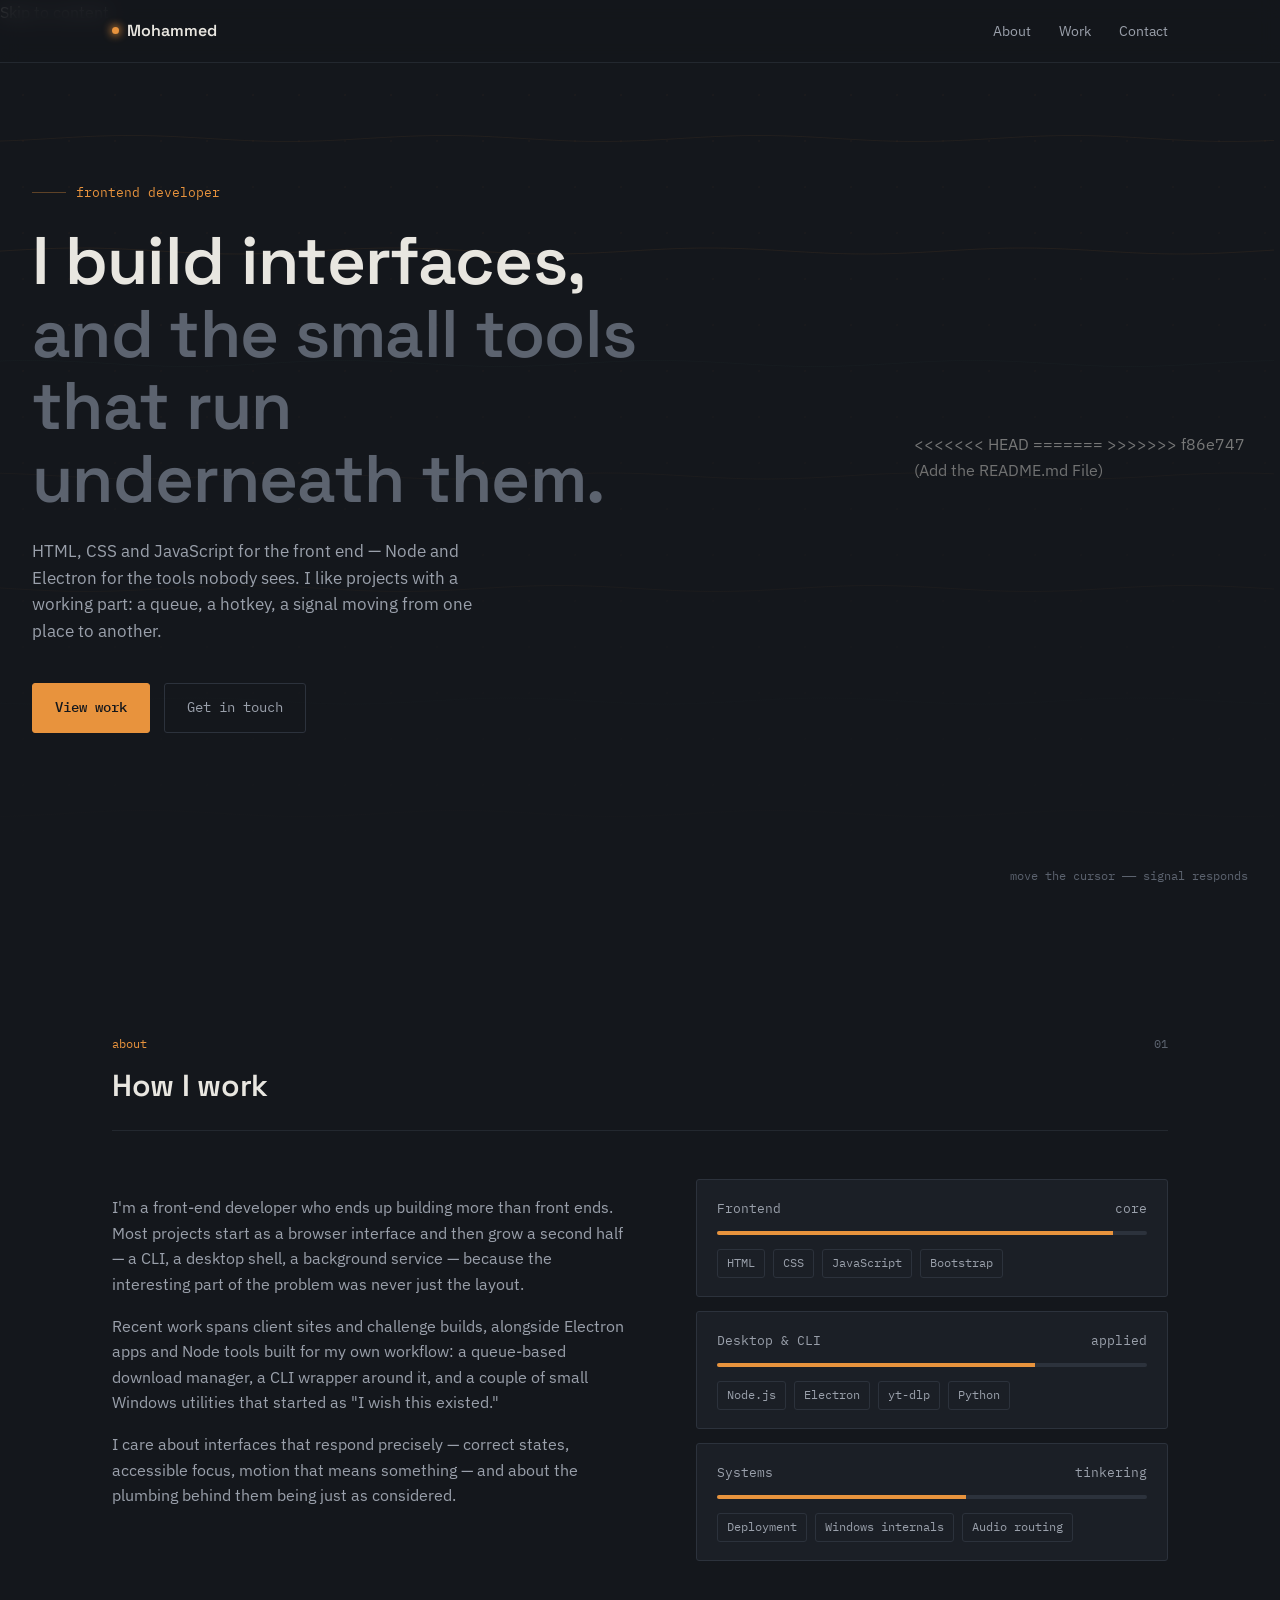
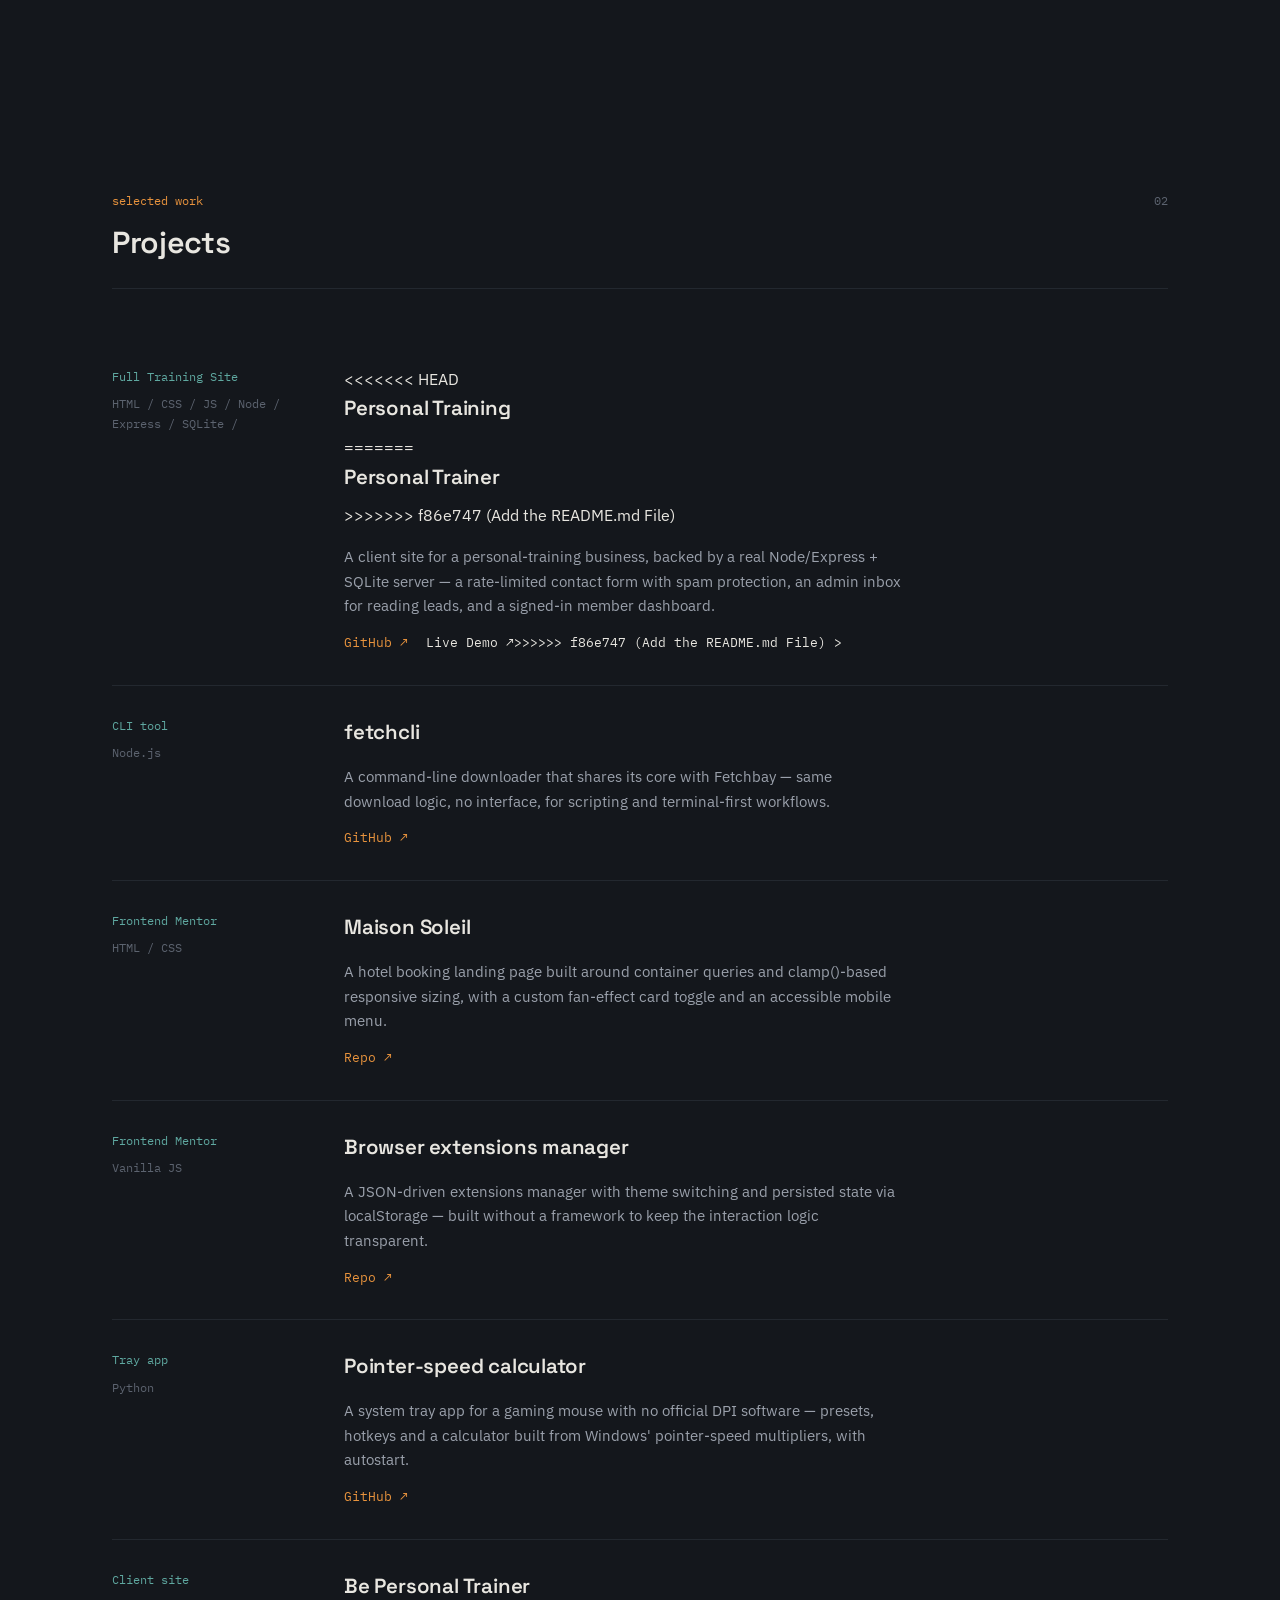
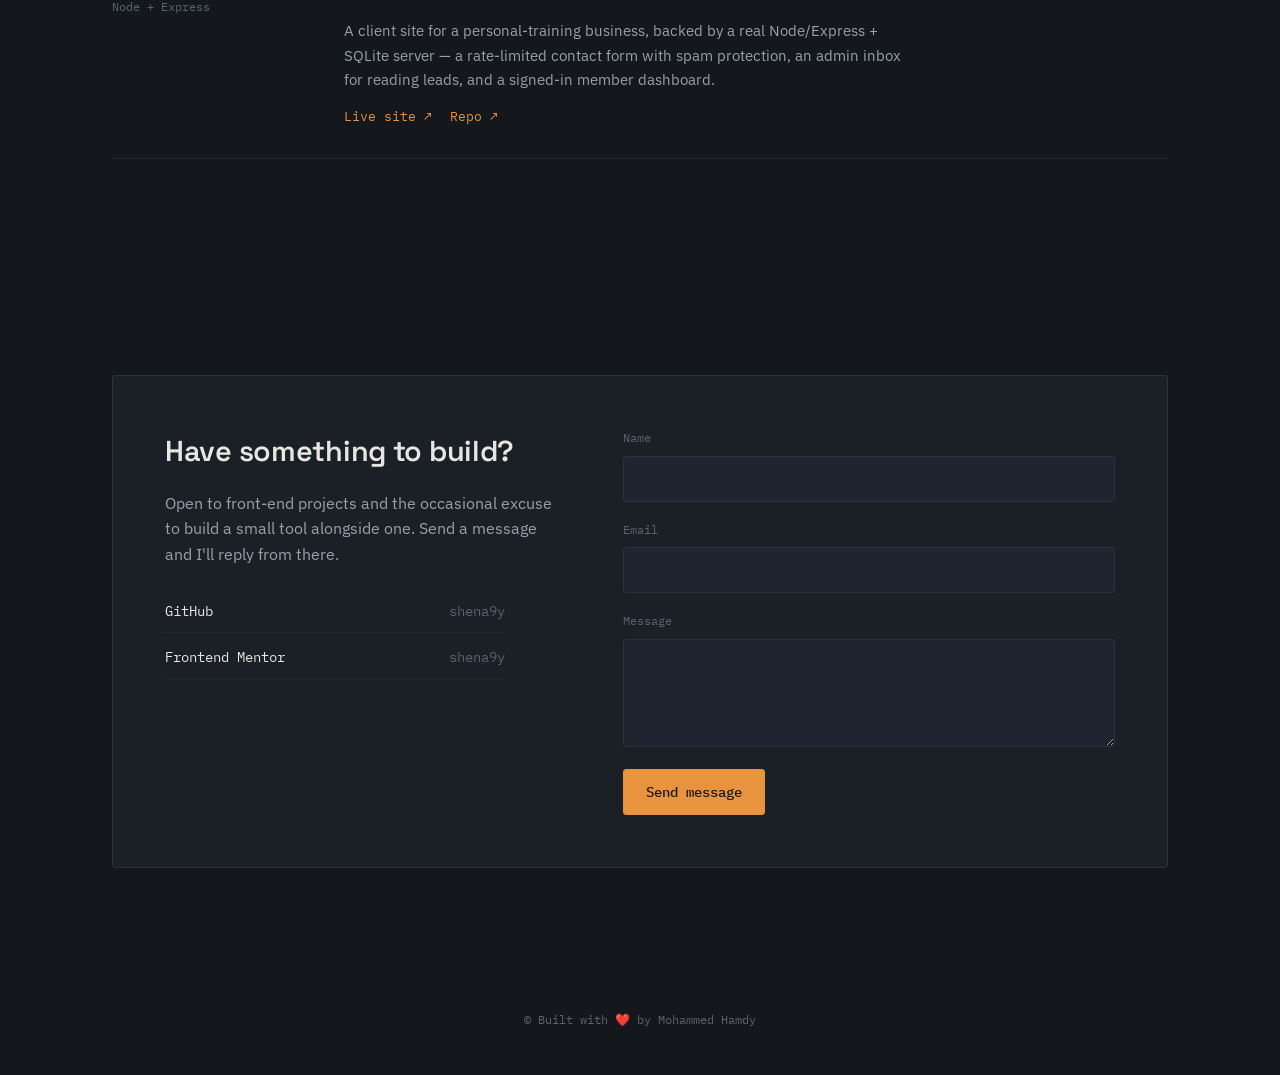
==== commit d66e2d9a: "Add files via upload" ====
--- a/index.html
+++ b/index.html
@@ -1,399 +1,410 @@
-<!doctype html>
-<html lang="en">
-  <head>
-    <meta charset="UTF-8" />
-    <meta name="viewport" content="width=device-width, initial-scale=1.0" />
-    <title>Mohammed — Frontend Developer</title>
-    <meta
-      name="description"
-      content="Frontend developer building interfaces and the small tools underneath them — Electron apps, CLI utilities, and web builds with HTML, CSS, JavaScript and Node."
-    />
-    <meta name="theme-color" content="#14171C" />
-
-    <!-- Favicon -->
-    <link rel="icon" type="image/svg+xml" href="favicon.svg" />
-    <link rel="icon" type="image/png" sizes="32x32" href="favicon-32.png" />
-    <link rel="apple-touch-icon" href="apple-touch-icon.png" />
-
-    <!-- Open Graph -->
-    <meta property="og:type" content="website" />
-    <meta property="og:title" content="Mohammed — Frontend Developer" />
-    <meta
-      property="og:description"
-      content="Frontend developer building interfaces and the small tools underneath them — Electron apps, CLI utilities, and web builds with HTML, CSS, JavaScript and Node."
-    />
-    <meta property="og:url" content="https://shena9y.github.io/portfolio/" />
-    <meta
-      property="og:image"
-      content="https://shena9y.github.io/portfolio/og-image.png"
-    />
-    <meta property="og:image:width" content="1200" />
-    <meta property="og:image:height" content="630" />
-
-    <!-- Twitter Card -->
-    <meta name="twitter:card" content="summary_large_image" />
-    <meta name="twitter:title" content="Mohammed — Frontend Developer" />
-    <meta
-      name="twitter:description"
-      content="Frontend developer building interfaces and the small tools underneath them."
-    />
-    <meta
-      name="twitter:image"
-      content="https://shena9y.github.io/portfolio/og-image.png"
-    />
-
-    <link rel="preconnect" href="https://fonts.googleapis.com" />
-    <link rel="preconnect" href="https://fonts.gstatic.com" crossorigin />
-    <link
-      href="https://fonts.googleapis.com/css2?family=Space+Grotesk:wght@400;500;600;700&family=IBM+Plex+Sans:wght@400;500;600&family=IBM+Plex+Mono:wght@400;500&display=swap"
-      rel="stylesheet"
-    />
-    <link rel="stylesheet" href="style.css" />
-  </head>
-  <body>
-    <a href="#main-content" class="skip-link">Skip to content</a>
-    <header>
-      <nav aria-label="Primary">
-        <div class="nav-mark"><span class="dot"></span>Mohammed</div>
-        <div class="nav-links">
-          <a href="#about">About</a>
-          <a href="#work">Work</a>
-          <a href="#contact">Contact</a>
-        </div>
-      </nav>
-    </header>
-
-    <main id="main-content">
-      <section class="hero">
-        <canvas id="wallpaper" aria-hidden="true"></canvas>
-        <div class="hero-inner">
-          <div class="hero-label">
-            <span class="rule"></span>frontend developer
-          </div>
-          <h1 class="hero-title">
-            I build interfaces,
-            <em>and the small tools that run underneath them.</em>
-          </h1>
-          <p class="hero-sub">
-            HTML, CSS and JavaScript for the front end — Node and Electron for
-            the tools nobody sees. I like projects with a working part: a queue,
-            a hotkey, a signal moving from one place to another.
-          </p>
-          <div class="hero-cta">
-            <a href="#work" class="btn btn-primary">View work</a>
-            <a href="#contact" class="btn btn-ghost">Get in touch</a>
-          </div>
-        </div>
-        <div class="hero-meter mono">move the cursor —— signal responds</div>
-      </section>
-
-      <section id="about">
-        <div class="wrap">
-          <div class="section-head">
-            <div>
-              <div class="tag">about</div>
-              <h2>How I work</h2>
-            </div>
-            <div class="section-index">01</div>
-          </div>
-
-          <div class="about-grid">
-            <div class="about-body">
-              <p>
-                I'm a front-end developer who ends up building more than front
-                ends. Most projects start as a browser interface and then grow a
-                second half — a CLI, a desktop shell, a background service —
-                because the interesting part of the problem was never just the
-                layout.
-              </p>
-              <p>
-                Recent work spans client sites and challenge builds, alongside
-                Electron apps and Node tools built for my own workflow: a
-                queue-based download manager, a CLI wrapper around it, and a
-                couple of small Windows utilities that started as "I wish this
-                existed."
-              </p>
-              <p>
-                I care about interfaces that respond precisely — correct states,
-                accessible focus, motion that means something — and about the
-                plumbing behind them being just as considered.
-              </p>
-            </div>
-
-            <div class="about-channels">
-              <div class="channel">
-                <div class="channel-head">
-                  <span class="name">Frontend</span
-                  ><span class="name">core</span>
-                </div>
-                <div class="channel-bar"><span style="width: 92%"></span></div>
-                <div class="channel-tags">
-                  <span>HTML</span><span>CSS</span><span>JavaScript</span
-                  ><span>Bootstrap</span>
-                </div>
-              </div>
-              <div class="channel">
-                <div class="channel-head">
-                  <span class="name">Desktop &amp; CLI</span
-                  ><span class="name">applied</span>
-                </div>
-                <div class="channel-bar"><span style="width: 74%"></span></div>
-                <div class="channel-tags">
-                  <span>Node.js</span><span>Electron</span><span>yt-dlp</span
-                  ><span>Python</span>
-                </div>
-              </div>
-              <div class="channel">
-                <div class="channel-head">
-                  <span class="name">Systems</span
-                  ><span class="name">tinkering</span>
-                </div>
-                <div class="channel-bar"><span style="width: 58%"></span></div>
-                <div class="channel-tags">
-                  <span>Deployment</span><span>Windows internals</span
-                  ><span>Audio routing</span>
-                </div>
-              </div>
-            </div>
-          </div>
-        </div>
-      </section>
-
-      <section id="work">
-        <div class="wrap">
-          <div class="section-head">
-            <div>
-              <div class="tag">selected work</div>
-              <h2>Projects</h2>
-            </div>
-            <div class="section-index">02</div>
-          </div>
-
-          <div class="project">
-            <div class="project-meta">
-              <span class="kind mono">Full Training Site</span><br />HTML / CSS
-              / JS / Node / Express / SQLite /
-            </div>
-            <div>
-              <h3>Personal Training</h3>
-              <p>
-                A client site for a personal-training business, backed by a real
-                Node/Express + SQLite server — a rate-limited contact form with
-                spam protection, an admin inbox for reading leads, and a
-                signed-in member dashboard.
-              </p>
-              <div class="project-links">
-                <a
-                  href="https://shena9y.github.io/be-personal-trainer-site/"
-                  target="_blank"
-                  rel="noopener"
-                  >GitHub ↗</a
-                >
-              </div>
-            </div>
-          </div>
-
-          <div class="project">
-            <div class="project-meta">
-              <span class="kind mono">CLI tool</span><br />Node.js
-            </div>
-            <div>
-              <h3>fetchcli</h3>
-              <p>
-                A command-line downloader that shares its core with Fetchbay —
-                same download logic, no interface, for scripting and
-                terminal-first workflows.
-              </p>
-              <div class="project-links">
-                <a
-                  href="https://github.com/shena9y"
-                  target="_blank"
-                  rel="noopener"
-                  >GitHub ↗</a
-                >
-              </div>
-            </div>
-          </div>
-
-          <div class="project">
-            <div class="project-meta">
-              <span class="kind mono">Frontend Mentor</span><br />HTML / CSS
-            </div>
-            <div>
-              <h3>Maison Soleil</h3>
-              <p>
-                A hotel booking landing page built around container queries and
-                clamp()-based responsive sizing, with a custom fan-effect card
-                toggle and an accessible mobile menu.
-              </p>
-              <div class="project-links">
-                <a
-                  href="https://github.com/shena9y/Frontend-Mentor---Hotel-booking-confirmation-page-solution"
-                  target="_blank"
-                  rel="noopener"
-                  >Repo ↗</a
-                >
-              </div>
-            </div>
-          </div>
-
-          <div class="project">
-            <div class="project-meta">
-              <span class="kind mono">Frontend Mentor</span><br />Vanilla JS
-            </div>
-            <div>
-              <h3>Browser extensions manager</h3>
-              <p>
-                A JSON-driven extensions manager with theme switching and
-                persisted state via localStorage — built without a framework to
-                keep the interaction logic transparent.
-              </p>
-              <div class="project-links">
-                <a
-                  href="https://github.com/shena9y/browser-extensions-manager-ui-main"
-                  target="_blank"
-                  rel="noopener"
-                  >Repo ↗</a
-                >
-              </div>
-            </div>
-          </div>
-
-          <div class="project">
-            <div class="project-meta">
-              <span class="kind mono">Tray app</span><br />Python
-            </div>
-            <div>
-              <h3>Pointer-speed calculator</h3>
-              <p>
-                A system tray app for a gaming mouse with no official DPI
-                software — presets, hotkeys and a calculator built from Windows'
-                pointer-speed multipliers, with autostart.
-              </p>
-              <div class="project-links">
-                <a
-                  href="https://github.com/shena9y"
-                  target="_blank"
-                  rel="noopener"
-                  >GitHub ↗</a
-                >
-              </div>
-            </div>
-          </div>
-
-          <div class="project">
-            <div class="project-meta">
-              <span class="kind mono">Client site</span><br />Node + Express
-            </div>
-            <div>
-              <h3>Be Personal Trainer</h3>
-              <p>
-                A client site for a personal-training business, backed by a real
-                Node/Express + SQLite server — a rate-limited contact form with
-                spam protection, an admin inbox for reading leads, and a
-                signed-in member dashboard.
-              </p>
-              <div class="project-links">
-                <a
-                  href="https://shena9y.github.io/be-personal-trainer-site/"
-                  target="_blank"
-                  rel="noopener"
-                  >Live site ↗</a
-                >
-                <a
-                  href="https://github.com/shena9y/be-personal-trainer-site"
-                  target="_blank"
-                  rel="noopener"
-                  >Repo ↗</a
-                >
-              </div>
-            </div>
-          </div>
-        </div>
-      </section>
-
-      <section id="contact">
-        <div class="wrap">
-          <div class="contact-panel">
-            <div class="contact-intro">
-              <h2>Have something to build?</h2>
-              <p>
-                Open to front-end projects and the occasional excuse to build a
-                small tool alongside one. Send a message and I'll reply from
-                there.
-              </p>
-
-              <div class="contact-links">
-                <a
-                  href="https://github.com/shena9y"
-                  target="_blank"
-                  rel="noopener"
-                  >GitHub <span>shena9y</span></a
-                >
-                <a
-                  href="https://www.frontendmentor.io/profile/shena9y"
-                  target="_blank"
-                  rel="noopener"
-                  >Frontend Mentor <span>shena9y</span></a
-                >
-              </div>
-            </div>
-
-            <form
-              class="contact-form"
-              id="contact-form"
-              action="https://formspree.io/f/xzebgnwv"
-              method="POST"
-            >
-              <div class="field">
-                <label for="cf-name">Name</label>
-                <input
-                  type="text"
-                  id="cf-name"
-                  name="name"
-                  autocomplete="name"
-                  required
-                />
-              </div>
-              <div class="field">
-                <label for="cf-email">Email</label>
-                <input
-                  type="email"
-                  id="cf-email"
-                  name="email"
-                  autocomplete="email"
-                  required
-                />
-              </div>
-              <div class="field">
-                <label for="cf-message">Message</label>
-                <textarea id="cf-message" name="message" required></textarea>
-              </div>
-              <!-- honeypot field: kept off-screen, real visitors never fill this in -->
-              <div class="field hp" aria-hidden="true">
-                <label for="cf-hp">Leave blank</label>
-                <input
-                  type="text"
-                  id="cf-hp"
-                  name="_gotcha"
-                  tabindex="-1"
-                  autocomplete="off"
-                />
-              </div>
-
-              <div class="form-row">
-                <button type="submit" class="btn btn-primary" id="cf-submit">
-                  Send message
-                </button>
-                <span class="form-status mono" id="cf-status"></span>
-              </div>
-            </form>
-          </div>
-        </div>
-      </section>
-    </main>
-
-    <footer>&copy; Built with ❤️ by Mohammed Hamdy</footer>
-    <script src="app.js"></script>
-  </body>
-</html>
+<!doctype html>
+<html lang="en">
+  <head>
+    <meta charset="UTF-8" />
+    <meta name="viewport" content="width=device-width, initial-scale=1.0" />
+    <title>Mohammed — Frontend Developer</title>
+    <meta
+      name="description"
+      content="Frontend developer building interfaces and the small tools underneath them — Electron apps, CLI utilities, and web builds with HTML, CSS, JavaScript and Node."
+    />
+    <meta name="theme-color" content="#14171C" />
+
+    <!-- Favicon -->
+    <link rel="icon" type="image/svg+xml" href="favicon.svg" />
+    <link rel="icon" type="image/png" sizes="32x32" href="favicon-32.png" />
+    <link rel="apple-touch-icon" href="apple-touch-icon.png" />
+
+    <!-- Open Graph -->
+    <meta property="og:type" content="website" />
+    <meta property="og:title" content="Mohammed — Frontend Developer" />
+    <meta
+      property="og:description"
+      content="Frontend developer building interfaces and the small tools underneath them — Electron apps, CLI utilities, and web builds with HTML, CSS, JavaScript and Node."
+    />
+    <meta property="og:url" content="https://shena9y.github.io/portfolio/" />
+    <meta
+      property="og:image"
+      content="https://shena9y.github.io/portfolio/og-image.png"
+    />
+    <meta property="og:image:width" content="1200" />
+    <meta property="og:image:height" content="630" />
+
+    <!-- Twitter Card -->
+    <meta name="twitter:card" content="summary_large_image" />
+    <meta name="twitter:title" content="Mohammed — Frontend Developer" />
+    <meta
+      name="twitter:description"
+      content="Frontend developer building interfaces and the small tools underneath them."
+    />
+    <meta
+      name="twitter:image"
+      content="https://shena9y.github.io/portfolio/og-image.png"
+    />
+
+    <link rel="preconnect" href="https://fonts.googleapis.com" />
+    <link rel="preconnect" href="https://fonts.gstatic.com" crossorigin />
+    <link
+      href="https://fonts.googleapis.com/css2?family=Space+Grotesk:wght@400;500;600;700&family=IBM+Plex+Sans:wght@400;500;600&family=IBM+Plex+Mono:wght@400;500&display=swap"
+      rel="stylesheet"
+    />
+    <link rel="stylesheet" href="style.css" />
+  </head>
+  <body>
+    <a href="#main-content" class="skip-link">Skip to content</a>
+    <header>
+      <nav aria-label="Primary">
+        <div class="nav-mark"><span class="dot"></span>Mohammed</div>
+        <div class="nav-links">
+          <a href="#about">About</a>
+          <a href="#work">Work</a>
+          <a href="#contact">Contact</a>
+        </div>
+      </nav>
+    </header>
+
+    <main id="main-content">
+      <section class="hero">
+        <canvas id="wallpaper" aria-hidden="true"></canvas>
+        <div class="hero-inner">
+          <div class="hero-label">
+            <span class="rule"></span>frontend developer
+          </div>
+          <h1 class="hero-title">
+            I build interfaces,
+            <em>and the small tools that run underneath them.</em>
+          </h1>
+          <p class="hero-sub">
+            HTML, CSS and JavaScript for the front end — Node and Electron for
+            the tools nobody sees. I like projects with a working part: a queue,
+            a hotkey, a signal moving from one place to another.
+          </p>
+          <div class="hero-cta">
+            <a href="#work" class="btn btn-primary">View work</a>
+            <a href="#contact" class="btn btn-ghost">Get in touch</a>
+          </div>
+        </div>
+<<<<<<< HEAD
+        <div class="hero-meter mono">move the cursor —— signal responds</div>
+=======
+>>>>>>> f86e747 (Add the README.md File)
+      </section>
+
+      <section id="about">
+        <div class="wrap">
+          <div class="section-head">
+            <div>
+              <div class="tag">about</div>
+              <h2>How I work</h2>
+            </div>
+            <div class="section-index">01</div>
+          </div>
+
+          <div class="about-grid">
+            <div class="about-body">
+              <p>
+                I'm a front-end developer who ends up building more than front
+                ends. Most projects start as a browser interface and then grow a
+                second half — a CLI, a desktop shell, a background service —
+                because the interesting part of the problem was never just the
+                layout.
+              </p>
+              <p>
+                Recent work spans client sites and challenge builds, alongside
+                Electron apps and Node tools built for my own workflow: a
+                queue-based download manager, a CLI wrapper around it, and a
+                couple of small Windows utilities that started as "I wish this
+                existed."
+              </p>
+              <p>
+                I care about interfaces that respond precisely — correct states,
+                accessible focus, motion that means something — and about the
+                plumbing behind them being just as considered.
+              </p>
+            </div>
+
+            <div class="about-channels">
+              <div class="channel">
+                <div class="channel-head">
+                  <span class="name">Frontend</span
+                  ><span class="name">core</span>
+                </div>
+                <div class="channel-bar"><span style="width: 92%"></span></div>
+                <div class="channel-tags">
+                  <span>HTML</span><span>CSS</span><span>JavaScript</span
+                  ><span>Bootstrap</span>
+                </div>
+              </div>
+              <div class="channel">
+                <div class="channel-head">
+                  <span class="name">Desktop &amp; CLI</span
+                  ><span class="name">applied</span>
+                </div>
+                <div class="channel-bar"><span style="width: 74%"></span></div>
+                <div class="channel-tags">
+                  <span>Node.js</span><span>Electron</span><span>yt-dlp</span
+                  ><span>Python</span>
+                </div>
+              </div>
+              <div class="channel">
+                <div class="channel-head">
+                  <span class="name">Systems</span
+                  ><span class="name">tinkering</span>
+                </div>
+                <div class="channel-bar"><span style="width: 58%"></span></div>
+                <div class="channel-tags">
+                  <span>Deployment</span><span>Windows internals</span
+                  ><span>Audio routing</span>
+                </div>
+              </div>
+            </div>
+          </div>
+        </div>
+      </section>
+
+      <section id="work">
+        <div class="wrap">
+          <div class="section-head">
+            <div>
+              <div class="tag">selected work</div>
+              <h2>Projects</h2>
+            </div>
+            <div class="section-index">02</div>
+          </div>
+
+          <div class="project">
+            <div class="project-meta">
+              <span class="kind mono">Full Training Site</span><br />HTML / CSS
+              / JS / Node / Express / SQLite /
+            </div>
+            <div>
+<<<<<<< HEAD
+              <h3>Personal Training</h3>
+=======
+              <h3>Personal Trainer</h3>
+>>>>>>> f86e747 (Add the README.md File)
+              <p>
+                A client site for a personal-training business, backed by a real
+                Node/Express + SQLite server — a rate-limited contact form with
+                spam protection, an admin inbox for reading leads, and a
+                signed-in member dashboard.
+              </p>
+              <div class="project-links">
+                <a
+                  href="https://shena9y.github.io/be-personal-trainer-site/"
+                  target="_blank"
+                  rel="noopener"
+<<<<<<< HEAD
+                  >GitHub ↗</a
+=======
+                  >Live Demo ↗</a
+>>>>>>> f86e747 (Add the README.md File)
+                >
+              </div>
+            </div>
+          </div>
+
+          <div class="project">
+            <div class="project-meta">
+              <span class="kind mono">CLI tool</span><br />Node.js
+            </div>
+            <div>
+              <h3>fetchcli</h3>
+              <p>
+                A command-line downloader that shares its core with Fetchbay —
+                same download logic, no interface, for scripting and
+                terminal-first workflows.
+              </p>
+              <div class="project-links">
+                <a
+                  href="https://github.com/shena9y"
+                  target="_blank"
+                  rel="noopener"
+                  >GitHub ↗</a
+                >
+              </div>
+            </div>
+          </div>
+
+          <div class="project">
+            <div class="project-meta">
+              <span class="kind mono">Frontend Mentor</span><br />HTML / CSS
+            </div>
+            <div>
+              <h3>Maison Soleil</h3>
+              <p>
+                A hotel booking landing page built around container queries and
+                clamp()-based responsive sizing, with a custom fan-effect card
+                toggle and an accessible mobile menu.
+              </p>
+              <div class="project-links">
+                <a
+                  href="https://github.com/shena9y/Frontend-Mentor---Hotel-booking-confirmation-page-solution"
+                  target="_blank"
+                  rel="noopener"
+                  >Repo ↗</a
+                >
+              </div>
+            </div>
+          </div>
+
+          <div class="project">
+            <div class="project-meta">
+              <span class="kind mono">Frontend Mentor</span><br />Vanilla JS
+            </div>
+            <div>
+              <h3>Browser extensions manager</h3>
+              <p>
+                A JSON-driven extensions manager with theme switching and
+                persisted state via localStorage — built without a framework to
+                keep the interaction logic transparent.
+              </p>
+              <div class="project-links">
+                <a
+                  href="https://github.com/shena9y/browser-extensions-manager-ui-main"
+                  target="_blank"
+                  rel="noopener"
+                  >Repo ↗</a
+                >
+              </div>
+            </div>
+          </div>
+
+          <div class="project">
+            <div class="project-meta">
+              <span class="kind mono">Tray app</span><br />Python
+            </div>
+            <div>
+              <h3>Pointer-speed calculator</h3>
+              <p>
+                A system tray app for a gaming mouse with no official DPI
+                software — presets, hotkeys and a calculator built from Windows'
+                pointer-speed multipliers, with autostart.
+              </p>
+              <div class="project-links">
+                <a
+                  href="https://github.com/shena9y"
+                  target="_blank"
+                  rel="noopener"
+                  >GitHub ↗</a
+                >
+              </div>
+            </div>
+          </div>
+
+          <div class="project">
+            <div class="project-meta">
+              <span class="kind mono">Client site</span><br />Node + Express
+            </div>
+            <div>
+              <h3>Be Personal Trainer</h3>
+              <p>
+                A client site for a personal-training business, backed by a real
+                Node/Express + SQLite server — a rate-limited contact form with
+                spam protection, an admin inbox for reading leads, and a
+                signed-in member dashboard.
+              </p>
+              <div class="project-links">
+                <a
+                  href="https://shena9y.github.io/be-personal-trainer-site/"
+                  target="_blank"
+                  rel="noopener"
+                  >Live site ↗</a
+                >
+                <a
+                  href="https://github.com/shena9y/be-personal-trainer-site"
+                  target="_blank"
+                  rel="noopener"
+                  >Repo ↗</a
+                >
+              </div>
+            </div>
+          </div>
+        </div>
+      </section>
+
+      <section id="contact">
+        <div class="wrap">
+          <div class="contact-panel">
+            <div class="contact-intro">
+              <h2>Have something to build?</h2>
+              <p>
+                Open to front-end projects and the occasional excuse to build a
+                small tool alongside one. Send a message and I'll reply from
+                there.
+              </p>
+
+              <div class="contact-links">
+                <a
+                  href="https://github.com/shena9y"
+                  target="_blank"
+                  rel="noopener"
+                  >GitHub <span>shena9y</span></a
+                >
+                <a
+                  href="https://www.frontendmentor.io/profile/shena9y"
+                  target="_blank"
+                  rel="noopener"
+                  >Frontend Mentor <span>shena9y</span></a
+                >
+              </div>
+            </div>
+
+            <form
+              class="contact-form"
+              id="contact-form"
+              action="https://formspree.io/f/xzebgnwv"
+              method="POST"
+            >
+              <div class="field">
+                <label for="cf-name">Name</label>
+                <input
+                  type="text"
+                  id="cf-name"
+                  name="name"
+                  autocomplete="name"
+                  required
+                />
+              </div>
+              <div class="field">
+                <label for="cf-email">Email</label>
+                <input
+                  type="email"
+                  id="cf-email"
+                  name="email"
+                  autocomplete="email"
+                  required
+                />
+              </div>
+              <div class="field">
+                <label for="cf-message">Message</label>
+                <textarea id="cf-message" name="message" required></textarea>
+              </div>
+              <!-- honeypot field: kept off-screen, real visitors never fill this in -->
+              <div class="field hp" aria-hidden="true">
+                <label for="cf-hp">Leave blank</label>
+                <input
+                  type="text"
+                  id="cf-hp"
+                  name="_gotcha"
+                  tabindex="-1"
+                  autocomplete="off"
+                />
+              </div>
+
+              <div class="form-row">
+                <button type="submit" class="btn btn-primary" id="cf-submit">
+                  Send message
+                </button>
+                <span class="form-status mono" id="cf-status"></span>
+              </div>
+            </form>
+          </div>
+        </div>
+      </section>
+    </main>
+
+    <footer>&copy; Built with ❤️ by Mohammed Hamdy</footer>
+    <script src="app.js"></script>
+  </body>
+</html>
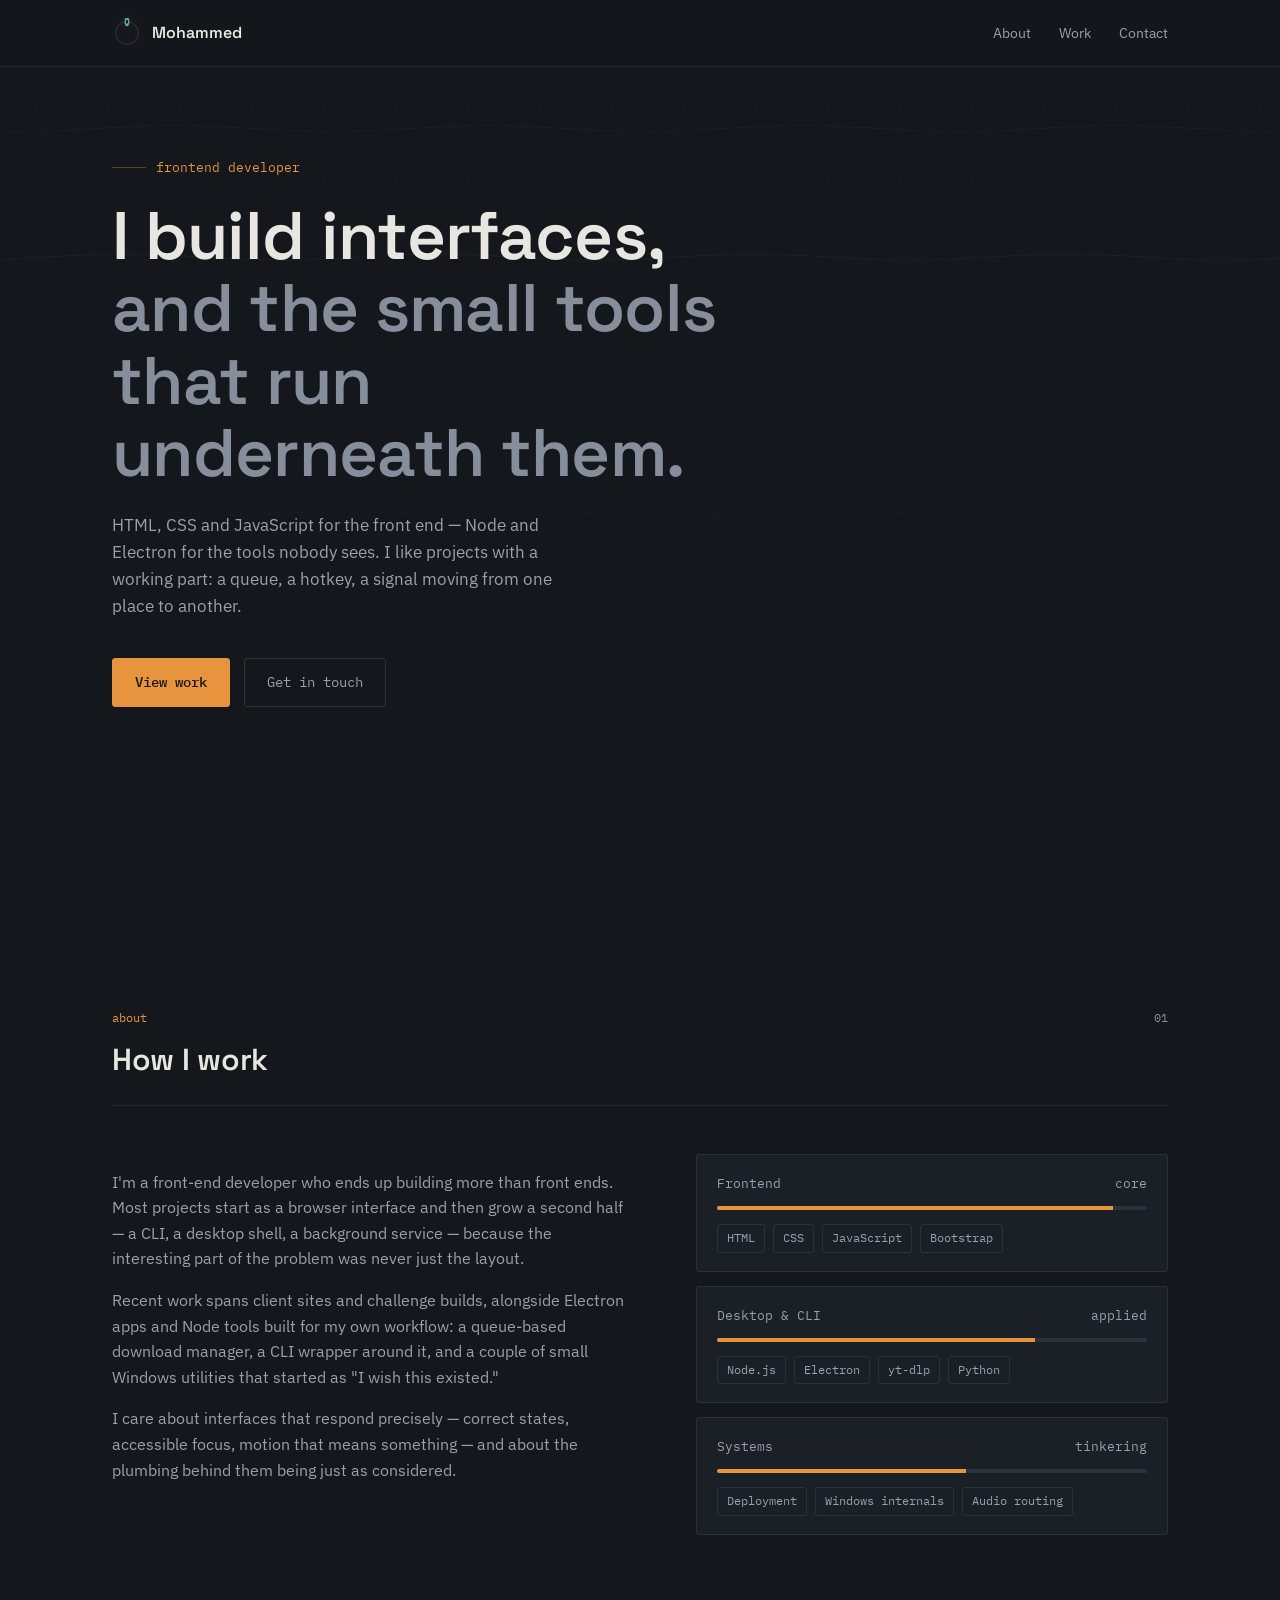
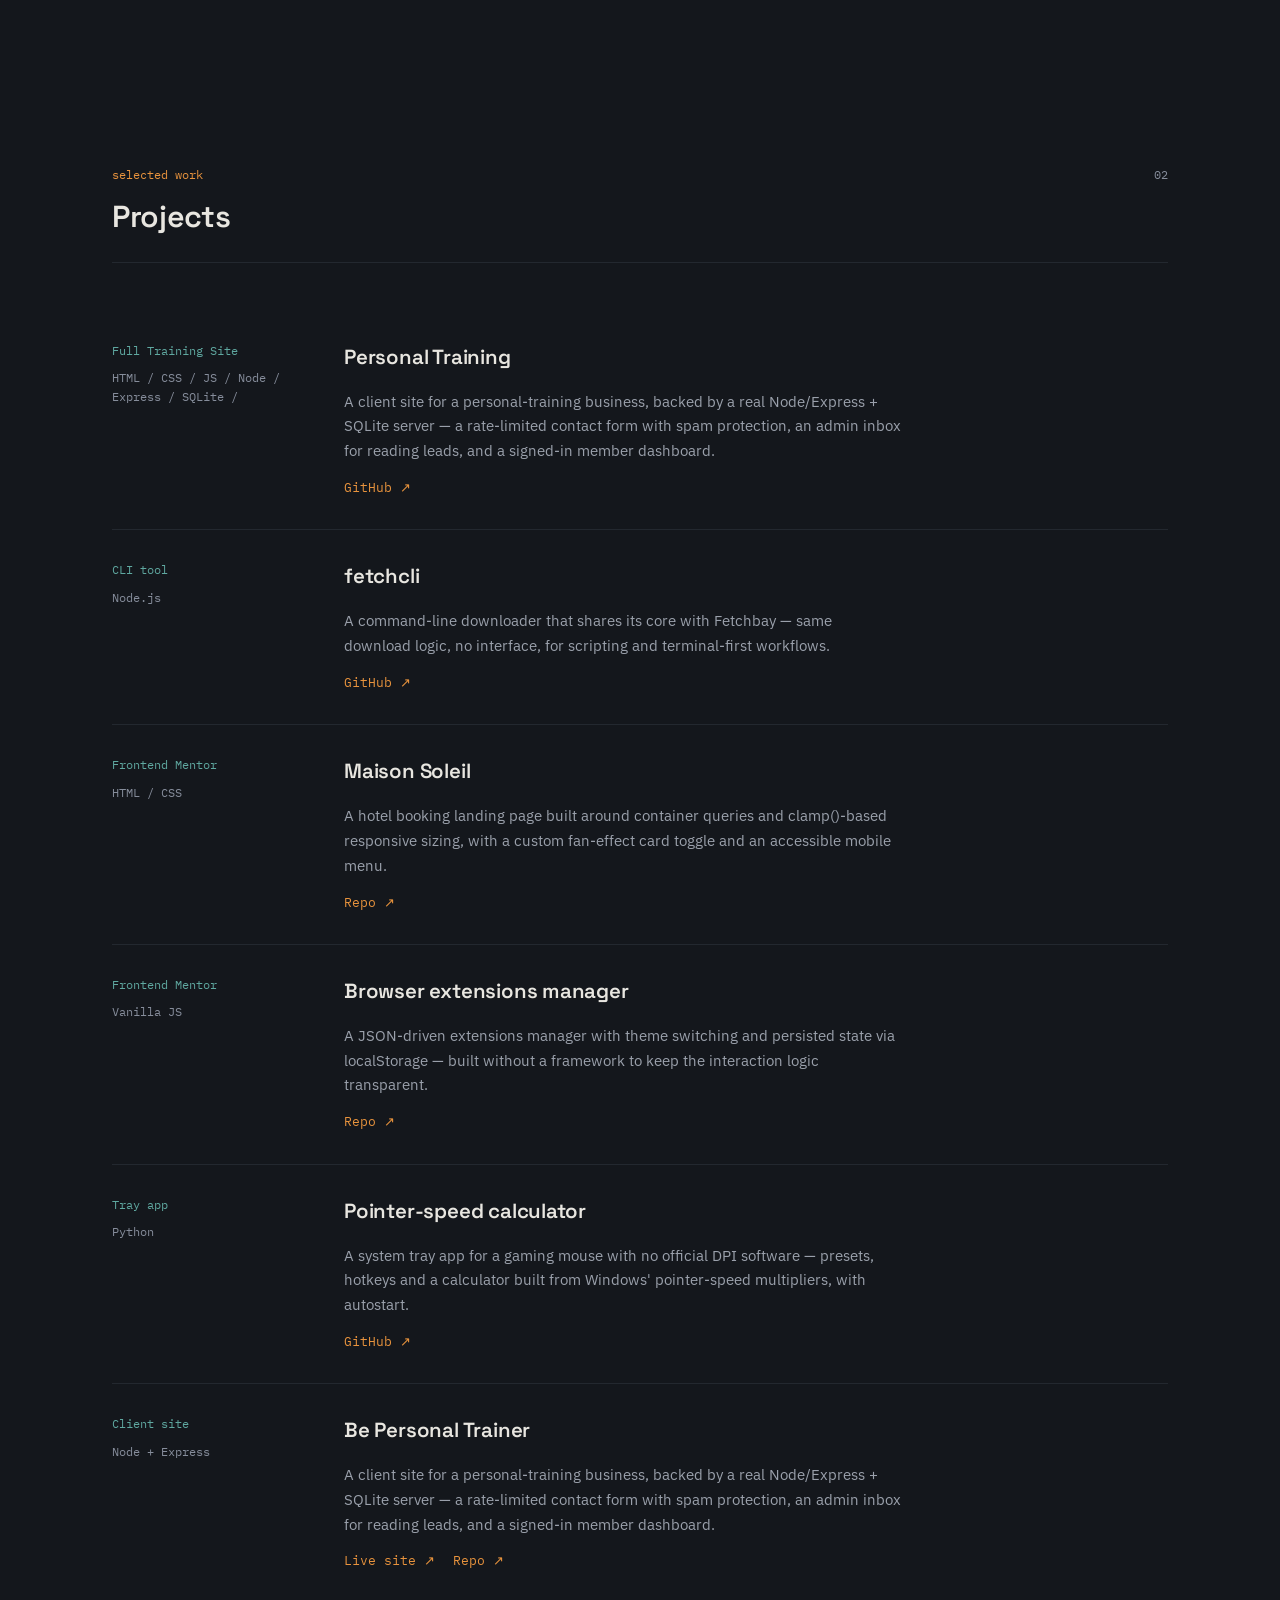
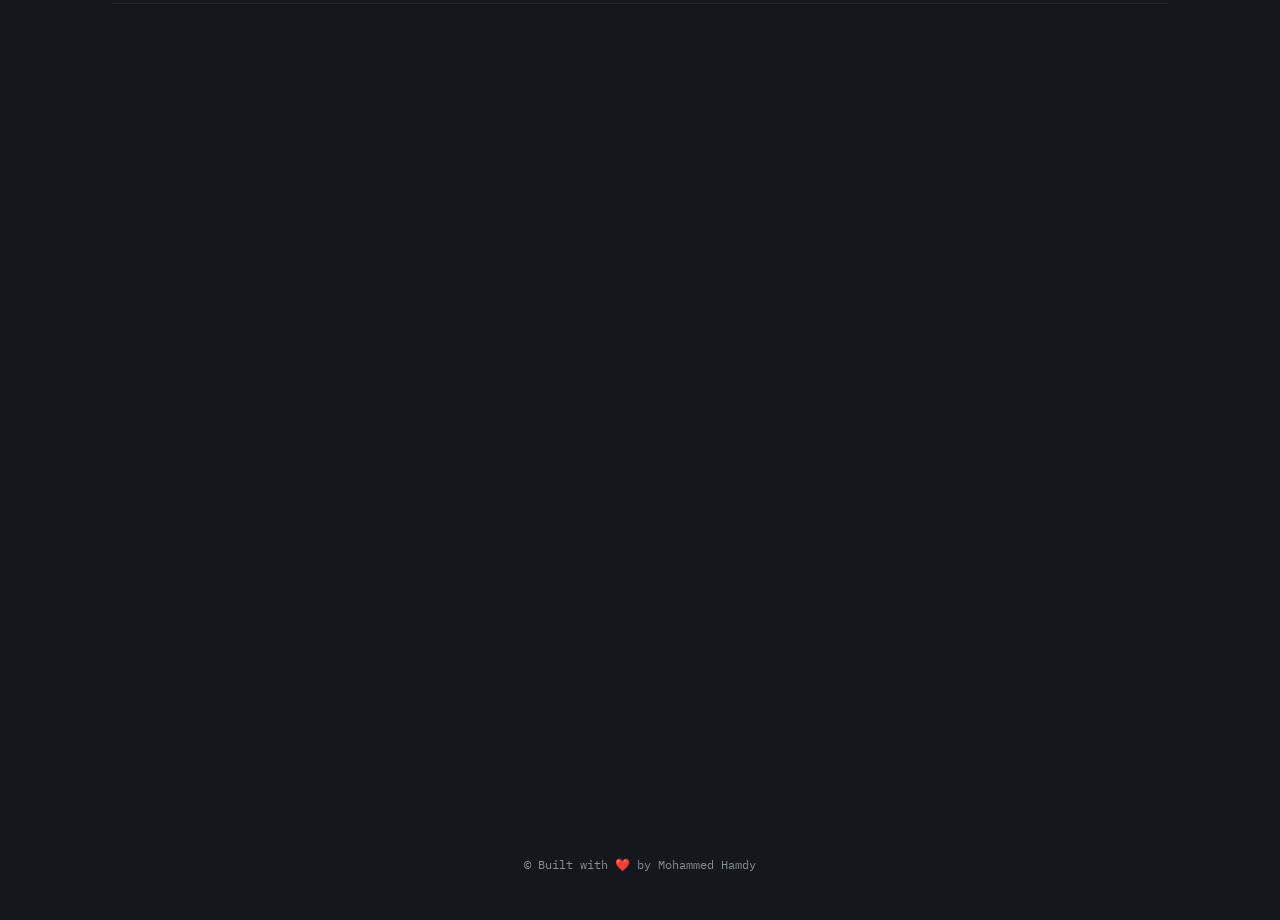
==== commit 652fd3ad: "Add files via upload" ====
--- a/index.html
+++ b/index.html
@@ -9,6 +9,7 @@
       content="Frontend developer building interfaces and the small tools underneath them — Electron apps, CLI utilities, and web builds with HTML, CSS, JavaScript and Node."
     />
     <meta name="theme-color" content="#14171C" />
+    <meta name="color-scheme" content="dark" />
 
     <!-- Favicon -->
     <link rel="icon" type="image/svg+xml" href="favicon.svg" />
@@ -42,19 +43,61 @@
       content="https://shena9y.github.io/portfolio/og-image.png"
     />
 
-    <link rel="preconnect" href="https://fonts.googleapis.com" />
-    <link rel="preconnect" href="https://fonts.gstatic.com" crossorigin />
-    <link
-      href="https://fonts.googleapis.com/css2?family=Space+Grotesk:wght@400;500;600;700&family=IBM+Plex+Sans:wght@400;500;600&family=IBM+Plex+Mono:wght@400;500&display=swap"
-      rel="stylesheet"
-    />
-    <link rel="stylesheet" href="style.css" />
+    <link rel="canonical" href="https://shena9y.github.io/portfolio/" />
+    <link rel="preload" as="font" type="font/woff2" crossorigin href="fonts/Space-Grotesk-latin.woff2" />
+    <link rel="preload" as="font" type="font/woff2" crossorigin href="fonts/IBM-Plex-Sans-latin.woff2" />
+    <link rel="preload" as="font" type="font/woff2" crossorigin href="fonts/IBM-Plex-Mono-400.woff2" />
+    <!-- CSS is inlined below from fonts.css + style.css (those files are kept as the
+         source of truth for maintainers) so nothing render-blocking is fetched on load. -->
+    <style>
+@font-face{font-family:'Space Grotesk';font-style:normal;font-weight:400 700;font-display:swap;src:url('fonts/Space-Grotesk-latin.woff2') format('woff2');unicode-range:U+0000-00FF,U+0131,U+0152-0153,U+02BB-02BC,U+02C6,U+02DA,U+02DC,U+0304,U+0308,U+0329,U+2000-206F,U+20AC,U+2122,U+2191,U+2193,U+2212,U+2215,U+FEFF,U+FFFD}@font-face{font-family:'IBM Plex Sans';font-style:normal;font-weight:400 600;font-display:swap;src:url('fonts/IBM-Plex-Sans-latin.woff2') format('woff2');unicode-range:U+0000-00FF,U+0131,U+0152-0153,U+02BB-02BC,U+02C6,U+02DA,U+02DC,U+0304,U+0308,U+0329,U+2000-206F,U+20AC,U+2122,U+2191,U+2193,U+2212,U+2215,U+FEFF,U+FFFD}@font-face{font-family:'IBM Plex Mono';font-style:normal;font-weight:400;font-display:swap;src:url('fonts/IBM-Plex-Mono-400.woff2') format('woff2');unicode-range:U+0000-00FF,U+0131,U+0152-0153,U+02BB-02BC,U+02C6,U+02DA,U+02DC,U+0304,U+0308,U+0329,U+2000-206F,U+20AC,U+2122,U+2191,U+2193,U+2212,U+2215,U+FEFF,U+FFFD}@font-face{font-family:'IBM Plex Mono';font-style:normal;font-weight:500;font-display:swap;src:url('fonts/IBM-Plex-Mono-500.woff2') format('woff2');unicode-range:U+0000-00FF,U+0131,U+0152-0153,U+02BB-02BC,U+02C6,U+02DA,U+02DC,U+0304,U+0308,U+0329,U+2000-206F,U+20AC,U+2122,U+2191,U+2193,U+2212,U+2215,U+FEFF,U+FFFD}
+:root{--bg:#14171c;--panel:#1b1f26;--panel-alt:#1f2430;--border:#2c323c;--border-soft:#23282f;--text:#e8e6e0;--text-dim:#9aa0ab;--text-faint:#868d9b;--accent:#e8933d;--accent-soft:rgba(232,147,61,0.14);--accent-line:rgba(232,147,61,0.35);--teal:#5fa8a0;--radius:3px;--maxw:1120px;color-scheme:dark}*{box-sizing:border-box}html{scroll-behavior:smooth}body{margin:0;overflow-x:hidden;background:var(--bg);color:var(--text);font-family:"IBM Plex Sans",sans-serif;font-size:16px;line-height:1.6;-webkit-font-smoothing:antialiased}h1,h2,h3{font-family:"Space Grotesk",sans-serif;margin:0;font-weight:600;letter-spacing:-0.01em}.mono{font-family:"IBM Plex Mono",monospace}a{color:inherit;text-decoration:none}.wrap{max-width:var(--maxw);margin:0 auto;padding:0 32px}::selection{background:var(--accent-soft);color:var(--accent)}:focus-visible{outline:2px solid var(--accent);outline-offset:3px}.skip-link{position:absolute;top:-100px;left:16px;z-index:100;background:var(--accent);color:#14171c;font-family:"IBM Plex Mono",monospace;font-size:0.85rem;font-weight:500;padding:10px 18px;border-radius:var(--radius);transition:top 0.15s ease}.skip-link:focus{top:16px}header{position:fixed;top:0;left:0;right:0;z-index:50;background:rgba(20,23,28,0.92);border-bottom:1px solid var(--border-soft)}nav{max-width:var(--maxw);margin:0 auto;padding:18px 32px;display:flex;align-items:center;justify-content:space-between}.nav-mark{font-family:"Space Grotesk",sans-serif;font-weight:600;font-size:1rem;display:flex;align-items:center;gap:10px;cursor:pointer;transition:transform 0.12s ease}.nav-mark:active{transform:scale(0.94)}.logo-glyph{display:block;width:30px;height:30px;flex:none;filter:drop-shadow(0 0 6px rgba(232,147,61,0.18));transition:filter 0.3s ease}.nav-mark:hover .logo-glyph{filter:drop-shadow(0 0 9px rgba(232,147,61,0.42))}.logo-track{fill:none;stroke:var(--border);stroke-width:1.5}.logo-arc{fill:none;stroke:var(--accent);stroke-width:2;stroke-linecap:round;stroke-dasharray:94.25;stroke-dashoffset:var(--arc-offset,94.25px)}.logo-dot{fill:var(--teal);transform-box:fill-box;transform-origin:center;animation:logo-breathe 2.6s ease-in-out infinite}.logo-dot-core{fill:#14171c}.logo-burst,.logo-ping{fill:none;stroke-width:1.5;opacity:0;pointer-events:none;transform-box:fill-box;transform-origin:center}.logo-burst{stroke:var(--accent-line)}.logo-ping{stroke:var(--teal);stroke-dasharray:30 64.25;stroke-dashoffset:94.25}.nav-mark.burst .logo-burst{animation:logo-burst-ring 0.7s cubic-bezier(0.22,1,0.36,1) forwards}.nav-mark.burst .logo-burst.burst-1{animation-delay:0.15s}.nav-mark.burst .logo-ping{animation:logo-ping-signal 1s linear forwards}.nav-mark.burst .logo-dot{animation:logo-pop 0.9s cubic-bezier(0.22,1,0.36,1) both}.logo-name{transition:color 0.25s ease,text-shadow 0.25s ease}.nav-mark.burst .logo-name{color:var(--accent);text-shadow:0 0 14px var(--accent-soft)}@keyframes logo-breathe{0%,100%{transform:scale(1)}50%{transform:scale(1.22)}}@keyframes logo-burst-ring{0%{opacity:0.65;transform:scale(0.5)}100%{opacity:0;transform:scale(1.5)}}@keyframes logo-ping-signal{0%{opacity:0.9;stroke-dashoffset:94.25}75%{opacity:0.9}100%{opacity:0;stroke-dashoffset:-94.25}}@keyframes logo-pop{0%{transform:scale(1)}35%{transform:scale(1.75)}100%{transform:scale(1)}}.nav-links{display:flex;gap:28px;font-size:0.9rem;color:var(--text-dim)}.nav-links a{transition:color 0.15s ease}.nav-links a:hover{color:var(--text)}.hero{position:relative;min-height:100vh;display:flex;align-items:center;overflow:hidden;padding-top:72px}#wallpaper{position:absolute;inset:0;width:100%;height:100%;z-index:0}.hero::after{content:"";position:absolute;inset:0;background:linear-gradient(180deg,rgba(20,23,28,0.1) 0%,var(--bg) 96%);pointer-events:none}.hero-inner{position:relative;z-index:2;max-width:var(--maxw);margin:0 auto;padding:0 32px;width:100%}.hero-label{font-family:"IBM Plex Mono",monospace;font-size:0.82rem;color:var(--accent);display:flex;align-items:center;gap:10px;margin-bottom:22px}.hero-label .rule{width:34px;height:1px;background:var(--accent-line)}h1.hero-title{font-size:clamp(2.4rem,5.4vw,4.2rem);line-height:1.08;max-width:15ch;color:var(--text)}h1.hero-title em{font-style:normal;color:var(--text-faint)}.hero-sub{margin-top:22px;max-width:46ch;color:var(--text-dim);font-size:1.05rem}.hero-cta{margin-top:38px;display:flex;gap:14px;flex-wrap:wrap}.btn{font-family:"IBM Plex Mono",monospace;font-size:0.85rem;padding:13px 22px;border-radius:var(--radius);border:1px solid var(--border);transition:border-color 0.18s ease,background 0.18s ease,color 0.18s ease,filter 0.18s ease,transform 0.18s ease;display:inline-block}.btn-primary{background:var(--accent);color:#14171c;border-color:var(--accent);font-weight:500}.btn-primary:hover{transform:translateY(-1px);filter:brightness(1.06)}.btn-ghost{color:var(--text-dim)}.btn-ghost:hover{border-color:var(--text-dim);color:var(--text)}section{padding:108px 0;position:relative}section[id]{scroll-margin-top:96px}#about,#contact{content-visibility:auto;contain-intrinsic-size:800px}#work{content-visibility:auto;contain-intrinsic-size:1500px}.section-head{display:flex;align-items:baseline;justify-content:space-between;margin-bottom:48px;padding-bottom:20px;border-bottom:1px solid var(--border-soft)}.section-head .tag{font-family:"IBM Plex Mono",monospace;font-size:0.78rem;color:var(--accent)}.section-head h2{font-size:1.9rem;margin-top:8px}.section-index{font-family:"IBM Plex Mono",monospace;font-size:0.78rem;color:var(--text-faint)}.about-grid{display:grid;grid-template-columns:1.1fr 1fr;gap:64px}@media (max-width:800px){.about-grid{grid-template-columns:1fr;gap:40px}}.about-body p{color:var(--text-dim);max-width:54ch}.about-body p + p{margin-top:16px}.channel{border:1px solid var(--border);border-radius:var(--radius);padding:18px 20px;margin-bottom:14px;background:var(--panel)}.channel-head{display:flex;justify-content:space-between;align-items:center;margin-bottom:12px}.channel-head .name{font-family:"IBM Plex Mono",monospace;font-size:0.82rem;color:var(--text-dim)}.channel-bar{height:4px;background:var(--border);border-radius:2px;overflow:hidden;margin-bottom:14px}.channel-bar span{display:block;height:100%;background:var(--accent)}.channel-tags{display:flex;flex-wrap:wrap;gap:8px}.channel-tags span{font-family:"IBM Plex Mono",monospace;font-size:0.74rem;color:var(--text-dim);border:1px solid var(--border);border-radius:var(--radius);padding:4px 9px}.project{display:grid;grid-template-columns:200px 1fr;gap:32px;padding:30px 0;border-bottom:1px solid var(--border-soft);transition:padding-left 0.2s ease;position:relative}.project:first-of-type{border-top:1px solid var(--border-soft)}.project::before{content:"";position:absolute;left:-20px;top:0;bottom:0;width:2px;background:transparent;transition:background 0.2s ease}.project:hover::before{background:var(--accent)}.project:hover{padding-left:20px}@media (max-width:760px){.project{grid-template-columns:1fr;gap:10px}.project:hover{padding-left:0}.project::before{display:none}}.project-meta{font-family:"IBM Plex Mono",monospace;font-size:0.76rem;color:var(--text-faint)}.project-meta .kind{display:inline-block;color:var(--teal);margin-bottom:8px}.project h3{font-size:1.28rem;margin-bottom:10px;color:var(--text)}.project p{color:var(--text-dim);max-width:62ch;font-size:0.96rem}.project-links{margin-top:14px;display:flex;gap:18px;font-family:"IBM Plex Mono",monospace;font-size:0.8rem}.project-links a{color:var(--accent);border-bottom:1px solid transparent;transition:border-color 0.15s ease}.project-links a:hover{border-color:var(--accent)}.contact-panel{border:1px solid var(--border);border-radius:var(--radius);background:var(--panel);padding:52px;display:grid;grid-template-columns:0.9fr 1.1fr;gap:56px}@media (max-width:800px){.contact-panel{grid-template-columns:1fr;padding:36px 26px;gap:36px}}.contact-intro h2{font-size:1.8rem;margin-bottom:14px}.contact-intro p{color:var(--text-dim);max-width:42ch}.contact-links{display:flex;flex-direction:column;gap:12px;margin-top:32px}.contact-links a{font-family:"IBM Plex Mono",monospace;font-size:0.9rem;display:flex;justify-content:space-between;border-bottom:1px solid var(--border-soft);padding-bottom:10px;color:var(--text);max-width:340px;transition:color 0.15s ease}.contact-links a span{color:var(--text-faint)}.contact-links a:hover{color:var(--accent)}.contact-form{display:flex;flex-direction:column;gap:18px}.field{display:flex;flex-direction:column;gap:8px}.field label{font-family:"IBM Plex Mono",monospace;font-size:0.76rem;color:var(--text-faint)}.field input,.field textarea{background:var(--panel-alt);border:1px solid var(--border);border-radius:var(--radius);color:var(--text);font-family:"IBM Plex Sans",sans-serif;font-size:0.95rem;padding:12px 14px;transition:border-color 0.15s ease}.field input:hover,.field textarea:hover{border-color:#3a414d}.field input:focus,.field textarea:focus{border-color:var(--accent);box-shadow:0 0 0 2px var(--accent-soft);outline:none}.field textarea{resize:vertical;min-height:108px;font-family:inherit}.field.hp{position:absolute;left:-9999px;opacity:0;pointer-events:none}.form-row{display:flex;align-items:center;gap:16px;margin-top:4px}.form-status{font-family:"IBM Plex Mono",monospace;font-size:0.8rem;color:var(--text-faint)}.form-status.ok{color:var(--teal)}.form-status.err{color:#e06868}button.btn-primary{font-family:"IBM Plex Mono",monospace;border:1px solid var(--accent);cursor:pointer}button.btn-primary:disabled{opacity:0.6;cursor:default;transform:none}footer{padding:34px 0 46px;text-align:center;font-family:"IBM Plex Mono",monospace;font-size:0.76rem;color:var(--text-faint)}.js .reveal{opacity:0;transform:translateY(26px);filter:blur(4px);transition:opacity 0.7s cubic-bezier(0.22,1,0.36,1),transform 0.7s cubic-bezier(0.22,1,0.36,1),filter 0.7s cubic-bezier(0.22,1,0.36,1);transition-delay:var(--reveal-delay,0s)}.js .reveal.is-visible{opacity:1;transform:none;filter:blur(0)}.js .reveal-left{transform:translateY(26px) translateX(-26px)}.js .reveal-right{transform:translateY(26px) translateX(26px)}.js .project.reveal{transition:opacity 0.7s cubic-bezier(0.22,1,0.36,1) var(--reveal-delay,0s),transform 0.7s cubic-bezier(0.22,1,0.36,1) var(--reveal-delay,0s),filter 0.7s cubic-bezier(0.22,1,0.36,1) var(--reveal-delay,0s),padding-left 0.2s ease}.reveal-1{--reveal-delay:80ms}.reveal-2{--reveal-delay:160ms}.reveal-3{--reveal-delay:240ms}.reveal-4{--reveal-delay:320ms}.reveal-5{--reveal-delay:400ms}@media (prefers-reduced-motion:reduce){html{scroll-behavior:auto}*{animation:none !important;transition:none !important}.js .reveal,.js .reveal.is-visible{opacity:1 !important;transform:none !important;filter:none !important}.nav-mark,.nav-mark:active{transform:none !important}.logo-glyph,.logo-name{filter:none !important}}
+</style>
+    <script>
+      document.documentElement.classList.add("js");
+    </script>
+    <script src="app.js" defer></script>
   </head>
   <body>
     <a href="#main-content" class="skip-link">Skip to content</a>
     <header>
       <nav aria-label="Primary">
-        <div class="nav-mark"><span class="dot"></span>Mohammed</div>
+        <a
+          href="#hero"
+          class="nav-mark"
+          id="site-logo"
+          aria-label="Mohammed — back to top"
+        >
+          <svg
+            class="logo-glyph"
+            viewBox="0 0 40 40"
+            aria-hidden="true"
+            focusable="false"
+          >
+            <circle class="logo-track" cx="20" cy="20" r="15" />
+            <circle
+              class="logo-arc"
+              cx="20"
+              cy="20"
+              r="15"
+              transform="rotate(-90 20 20)"
+            />
+            <circle
+              class="logo-ping"
+              cx="20"
+              cy="20"
+              r="15"
+              transform="rotate(-90 20 20)"
+            />
+            <g class="logo-dot-pos" transform="translate(20, 5)">
+              <circle class="logo-dot" cx="0" cy="0" r="4.2" />
+              <circle class="logo-dot-core" cx="0" cy="0" r="1.8" />
+            </g>
+            <circle class="logo-burst" cx="20" cy="20" r="15" />
+            <circle class="logo-burst burst-1" cx="20" cy="20" r="15" />
+          </svg>
+          <span class="logo-name">Mohammed</span>
+        </a>
         <div class="nav-links">
           <a href="#about">About</a>
           <a href="#work">Work</a>
@@ -63,9 +106,9 @@
       </nav>
     </header>
 
-    <main id="main-content">
-      <section class="hero">
-        <canvas id="wallpaper" aria-hidden="true"></canvas>
+    <main id="main-content" tabindex="-1">
+      <section class="hero" id="hero">
+        <canvas id="wallpaper"></canvas>
         <div class="hero-inner">
           <div class="hero-label">
             <span class="rule"></span>frontend developer
@@ -75,48 +118,45 @@
             <em>and the small tools that run underneath them.</em>
           </h1>
           <p class="hero-sub">
-            HTML, CSS and JavaScript for the front end — Node and Electron for
-            the tools nobody sees. I like projects with a working part: a queue,
-            a hotkey, a signal moving from one place to another.
+            HTML, CSS and JavaScript for the front end — Node and Electron for the
+            tools nobody sees. I like projects with a working part: a queue, a
+            hotkey, a signal moving from one place to another.
           </p>
           <div class="hero-cta">
             <a href="#work" class="btn btn-primary">View work</a>
             <a href="#contact" class="btn btn-ghost">Get in touch</a>
           </div>
         </div>
-<<<<<<< HEAD
-        <div class="hero-meter mono">move the cursor —— signal responds</div>
-=======
->>>>>>> f86e747 (Add the README.md File)
-      </section>
+
+        </section>
 
       <section id="about">
         <div class="wrap">
           <div class="section-head">
             <div>
-              <div class="tag">about</div>
-              <h2>How I work</h2>
-            </div>
-            <div class="section-index">01</div>
+              <div class="tag reveal">about</div>
+              <h2 class="reveal reveal-1">How I work</h2>
+            </div>
+            <div class="section-index reveal reveal-2">01</div>
           </div>
 
           <div class="about-grid">
             <div class="about-body">
-              <p>
+              <p class="reveal">
                 I'm a front-end developer who ends up building more than front
                 ends. Most projects start as a browser interface and then grow a
                 second half — a CLI, a desktop shell, a background service —
                 because the interesting part of the problem was never just the
                 layout.
               </p>
-              <p>
+              <p class="reveal reveal-1">
                 Recent work spans client sites and challenge builds, alongside
                 Electron apps and Node tools built for my own workflow: a
                 queue-based download manager, a CLI wrapper around it, and a
                 couple of small Windows utilities that started as "I wish this
                 existed."
               </p>
-              <p>
+              <p class="reveal reveal-2">
                 I care about interfaces that respond precisely — correct states,
                 accessible focus, motion that means something — and about the
                 plumbing behind them being just as considered.
@@ -124,7 +164,7 @@
             </div>
 
             <div class="about-channels">
-              <div class="channel">
+              <div class="channel reveal">
                 <div class="channel-head">
                   <span class="name">Frontend</span
                   ><span class="name">core</span>
@@ -135,7 +175,7 @@
                   ><span>Bootstrap</span>
                 </div>
               </div>
-              <div class="channel">
+              <div class="channel reveal reveal-1">
                 <div class="channel-head">
                   <span class="name">Desktop &amp; CLI</span
                   ><span class="name">applied</span>
@@ -146,7 +186,7 @@
                   ><span>Python</span>
                 </div>
               </div>
-              <div class="channel">
+              <div class="channel reveal reveal-2">
                 <div class="channel-head">
                   <span class="name">Systems</span
                   ><span class="name">tinkering</span>
@@ -166,23 +206,126 @@
         <div class="wrap">
           <div class="section-head">
             <div>
-              <div class="tag">selected work</div>
-              <h2>Projects</h2>
-            </div>
-            <div class="section-index">02</div>
-          </div>
-
-          <div class="project">
+              <div class="tag reveal">selected work</div>
+              <h2 class="reveal reveal-1">Projects</h2>
+            </div>
+            <div class="section-index reveal reveal-2">02</div>
+          </div>
+
+        <div class="project reveal">
+          <div class="project-meta">
+            <span class="kind mono">Full Training Site</span><br />HTML / CSS / JS / Node / Express / SQLite /
+          </div>
+          <div>
+            <h3>Personal Training</h3>
+            <p>
+             A client site for a personal-training business, backed by a real Node/Express + SQLite server — a rate-limited contact form with spam protection, an admin inbox for reading leads, and a signed-in member dashboard.
+            </p>
+            <div class="project-links">
+              <a
+                href="https://github.com/shena9y"
+                target="_blank"
+                rel="noopener"
+                >GitHub ↗</a
+              >
+            </div>
+          </div>
+        </div>
+
+          <div class="project reveal reveal-1">
             <div class="project-meta">
-              <span class="kind mono">Full Training Site</span><br />HTML / CSS
-              / JS / Node / Express / SQLite /
-            </div>
-            <div>
-<<<<<<< HEAD
-              <h3>Personal Training</h3>
-=======
-              <h3>Personal Trainer</h3>
->>>>>>> f86e747 (Add the README.md File)
+              <span class="kind mono">CLI tool</span><br />Node.js
+            </div>
+            <div>
+              <h3>fetchcli</h3>
+              <p>
+                A command-line downloader that shares its core with Fetchbay —
+                same download logic, no interface, for scripting and
+                terminal-first workflows.
+              </p>
+              <div class="project-links">
+                <a
+                  href="https://github.com/shena9y"
+                  target="_blank"
+                  rel="noopener"
+                  >GitHub ↗</a
+                >
+              </div>
+            </div>
+          </div>
+
+          <div class="project reveal reveal-2">
+            <div class="project-meta">
+              <span class="kind mono">Frontend Mentor</span><br />HTML / CSS
+            </div>
+            <div>
+              <h3>Maison Soleil</h3>
+              <p>
+                A hotel booking landing page built around container queries and
+                clamp()-based responsive sizing, with a custom fan-effect card
+                toggle and an accessible mobile menu.
+              </p>
+              <div class="project-links">
+                <a
+                  href="https://github.com/shena9y/Frontend-Mentor---Hotel-booking-confirmation-page-solution"
+                  target="_blank"
+                  rel="noopener"
+                  >Repo ↗</a
+                >
+              </div>
+            </div>
+          </div>
+
+          <div class="project reveal reveal-3">
+            <div class="project-meta">
+              <span class="kind mono">Frontend Mentor</span><br />Vanilla JS
+            </div>
+            <div>
+              <h3>Browser extensions manager</h3>
+              <p>
+                A JSON-driven extensions manager with theme switching and
+                persisted state via localStorage — built without a framework to
+                keep the interaction logic transparent.
+              </p>
+              <div class="project-links">
+                <a
+                  href="https://github.com/shena9y/browser-extensions-manager-ui-main"
+                  target="_blank"
+                  rel="noopener"
+                  >Repo ↗</a
+                >
+              </div>
+            </div>
+          </div>
+
+          <div class="project reveal reveal-4">
+            <div class="project-meta">
+              <span class="kind mono">Tray app</span><br />Python
+            </div>
+            <div>
+              <h3>Pointer-speed calculator</h3>
+              <p>
+                A system tray app for a gaming mouse with no official DPI
+                software — presets, hotkeys and a calculator built from Windows'
+                pointer-speed multipliers, with autostart.
+              </p>
+              <div class="project-links">
+                <a
+                  href="https://github.com/shena9y"
+                  target="_blank"
+                  rel="noopener"
+                  >GitHub ↗</a
+                >
+              </div>
+            </div>
+          </div>
+
+          <div class="project reveal reveal-5">
+            <div class="project-meta">
+              <span class="kind mono">Client site</span><br />Node + Express
+            </div>
+            <div>
+              <h3>Be Personal Trainer</h3>
               <p>
                 A client site for a personal-training business, backed by a real
                 Node/Express + SQLite server — a rate-limited contact form with
@@ -194,121 +337,6 @@
                   href="https://shena9y.github.io/be-personal-trainer-site/"
                   target="_blank"
                   rel="noopener"
-<<<<<<< HEAD
-                  >GitHub ↗</a
-=======
-                  >Live Demo ↗</a
->>>>>>> f86e747 (Add the README.md File)
-                >
-              </div>
-            </div>
-          </div>
-
-          <div class="project">
-            <div class="project-meta">
-              <span class="kind mono">CLI tool</span><br />Node.js
-            </div>
-            <div>
-              <h3>fetchcli</h3>
-              <p>
-                A command-line downloader that shares its core with Fetchbay —
-                same download logic, no interface, for scripting and
-                terminal-first workflows.
-              </p>
-              <div class="project-links">
-                <a
-                  href="https://github.com/shena9y"
-                  target="_blank"
-                  rel="noopener"
-                  >GitHub ↗</a
-                >
-              </div>
-            </div>
-          </div>
-
-          <div class="project">
-            <div class="project-meta">
-              <span class="kind mono">Frontend Mentor</span><br />HTML / CSS
-            </div>
-            <div>
-              <h3>Maison Soleil</h3>
-              <p>
-                A hotel booking landing page built around container queries and
-                clamp()-based responsive sizing, with a custom fan-effect card
-                toggle and an accessible mobile menu.
-              </p>
-              <div class="project-links">
-                <a
-                  href="https://github.com/shena9y/Frontend-Mentor---Hotel-booking-confirmation-page-solution"
-                  target="_blank"
-                  rel="noopener"
-                  >Repo ↗</a
-                >
-              </div>
-            </div>
-          </div>
-
-          <div class="project">
-            <div class="project-meta">
-              <span class="kind mono">Frontend Mentor</span><br />Vanilla JS
-            </div>
-            <div>
-              <h3>Browser extensions manager</h3>
-              <p>
-                A JSON-driven extensions manager with theme switching and
-                persisted state via localStorage — built without a framework to
-                keep the interaction logic transparent.
-              </p>
-              <div class="project-links">
-                <a
-                  href="https://github.com/shena9y/browser-extensions-manager-ui-main"
-                  target="_blank"
-                  rel="noopener"
-                  >Repo ↗</a
-                >
-              </div>
-            </div>
-          </div>
-
-          <div class="project">
-            <div class="project-meta">
-              <span class="kind mono">Tray app</span><br />Python
-            </div>
-            <div>
-              <h3>Pointer-speed calculator</h3>
-              <p>
-                A system tray app for a gaming mouse with no official DPI
-                software — presets, hotkeys and a calculator built from Windows'
-                pointer-speed multipliers, with autostart.
-              </p>
-              <div class="project-links">
-                <a
-                  href="https://github.com/shena9y"
-                  target="_blank"
-                  rel="noopener"
-                  >GitHub ↗</a
-                >
-              </div>
-            </div>
-          </div>
-
-          <div class="project">
-            <div class="project-meta">
-              <span class="kind mono">Client site</span><br />Node + Express
-            </div>
-            <div>
-              <h3>Be Personal Trainer</h3>
-              <p>
-                A client site for a personal-training business, backed by a real
-                Node/Express + SQLite server — a rate-limited contact form with
-                spam protection, an admin inbox for reading leads, and a
-                signed-in member dashboard.
-              </p>
-              <div class="project-links">
-                <a
-                  href="https://shena9y.github.io/be-personal-trainer-site/"
-                  target="_blank"
-                  rel="noopener"
                   >Live site ↗</a
                 >
                 <a
@@ -326,7 +354,7 @@
       <section id="contact">
         <div class="wrap">
           <div class="contact-panel">
-            <div class="contact-intro">
+            <div class="contact-intro reveal reveal-left">
               <h2>Have something to build?</h2>
               <p>
                 Open to front-end projects and the occasional excuse to build a
@@ -351,7 +379,7 @@
             </div>
 
             <form
-              class="contact-form"
+              class="contact-form reveal reveal-right reveal-1"
               id="contact-form"
               action="https://formspree.io/f/xzebgnwv"
               method="POST"
@@ -380,8 +408,8 @@
                 <label for="cf-message">Message</label>
                 <textarea id="cf-message" name="message" required></textarea>
               </div>
-              <!-- honeypot field: kept off-screen, real visitors never fill this in -->
-              <div class="field hp" aria-hidden="true">
+              <!-- honeypot field: hidden from browsers and real visitors, bots fill it in -->
+              <div class="field hp" hidden>
                 <label for="cf-hp">Leave blank</label>
                 <input
                   type="text"
@@ -396,7 +424,12 @@
                 <button type="submit" class="btn btn-primary" id="cf-submit">
                   Send message
                 </button>
-                <span class="form-status mono" id="cf-status"></span>
+                <span
+                  class="form-status mono"
+                  id="cf-status"
+                  role="status"
+                  aria-live="polite"
+                ></span>
               </div>
             </form>
           </div>
@@ -405,6 +438,5 @@
     </main>
 
     <footer>&copy; Built with ❤️ by Mohammed Hamdy</footer>
-    <script src="app.js"></script>
   </body>
 </html>
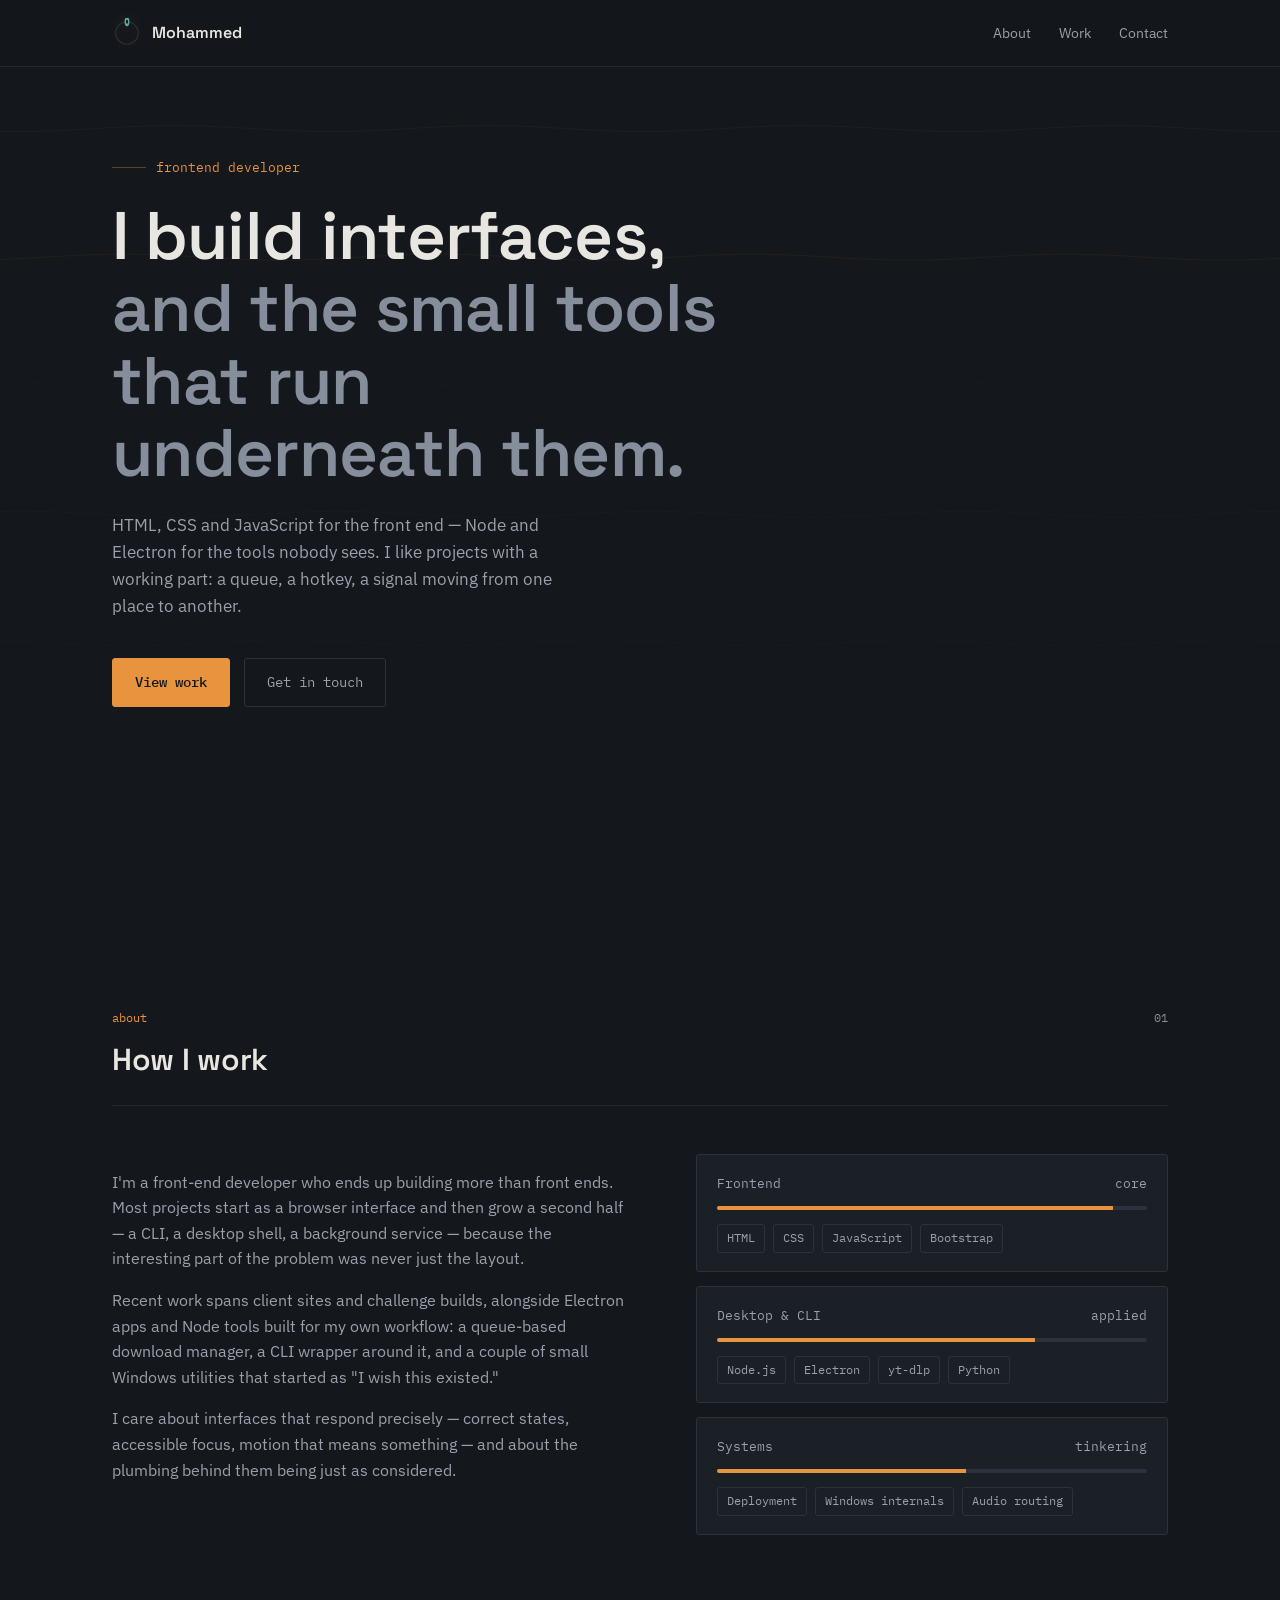
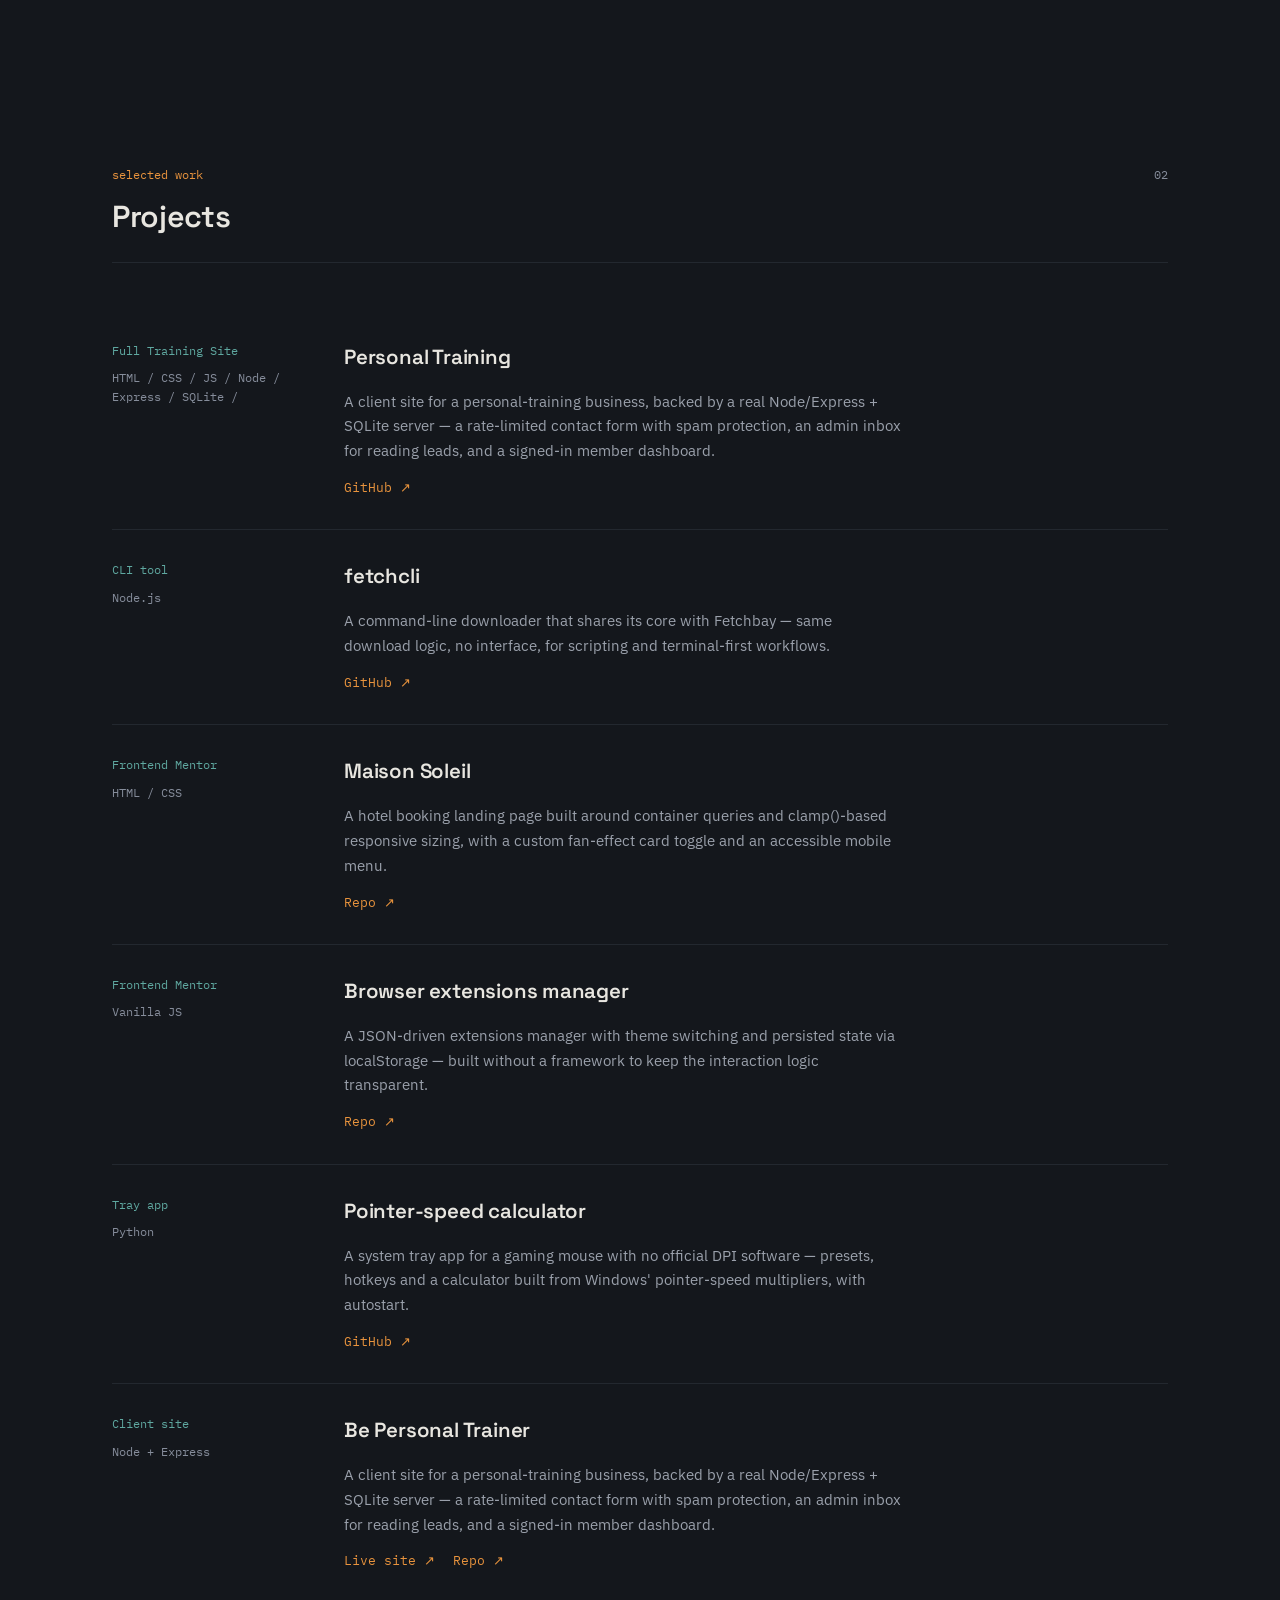
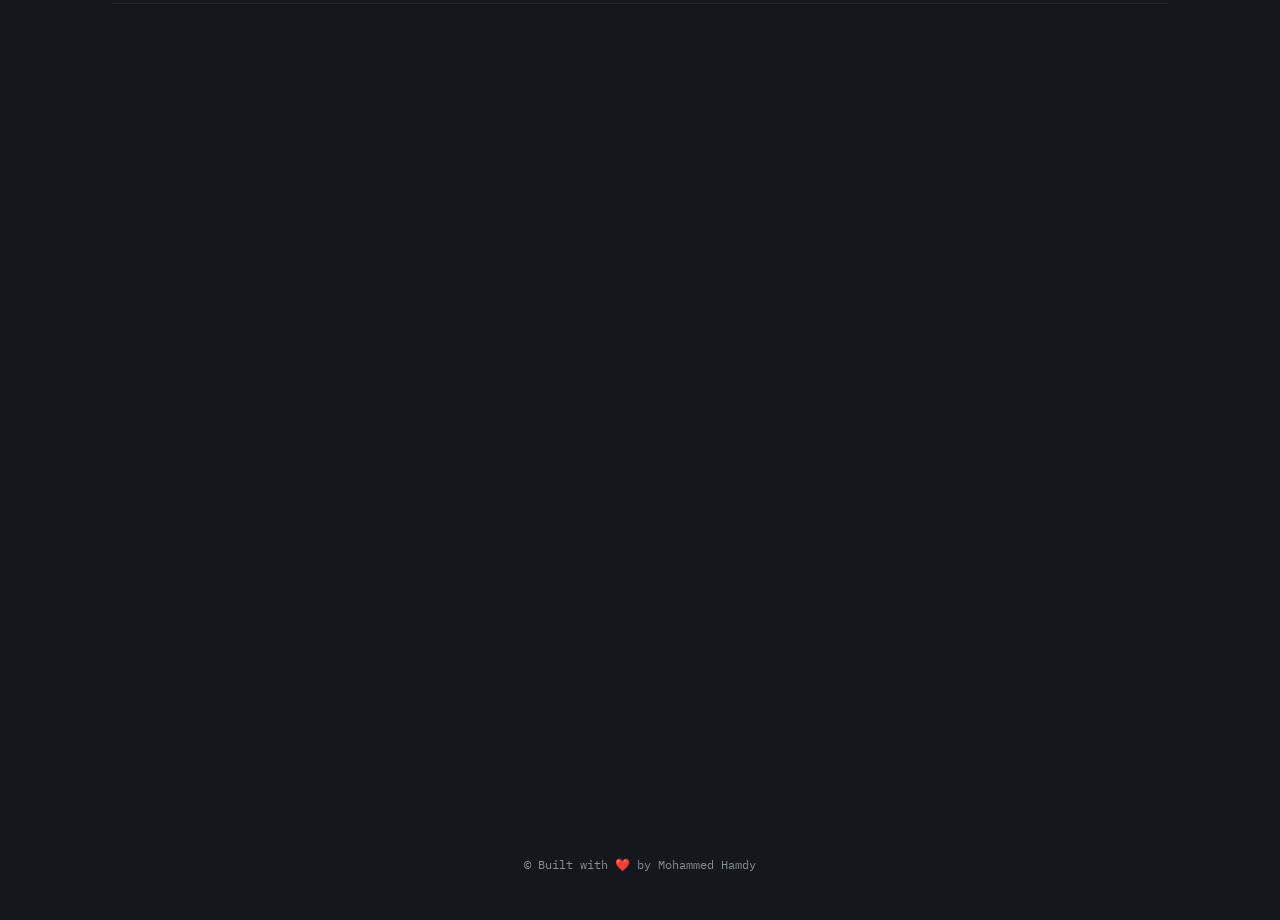
==== commit e1b1922b: "last update" ====
--- a/index.html
+++ b/index.html
@@ -1,442 +1,1208 @@
-<!doctype html>
-<html lang="en">
-  <head>
-    <meta charset="UTF-8" />
-    <meta name="viewport" content="width=device-width, initial-scale=1.0" />
-    <title>Mohammed — Frontend Developer</title>
-    <meta
-      name="description"
-      content="Frontend developer building interfaces and the small tools underneath them — Electron apps, CLI utilities, and web builds with HTML, CSS, JavaScript and Node."
-    />
-    <meta name="theme-color" content="#14171C" />
-    <meta name="color-scheme" content="dark" />
-
-    <!-- Favicon -->
-    <link rel="icon" type="image/svg+xml" href="favicon.svg" />
-    <link rel="icon" type="image/png" sizes="32x32" href="favicon-32.png" />
-    <link rel="apple-touch-icon" href="apple-touch-icon.png" />
-
-    <!-- Open Graph -->
-    <meta property="og:type" content="website" />
-    <meta property="og:title" content="Mohammed — Frontend Developer" />
-    <meta
-      property="og:description"
-      content="Frontend developer building interfaces and the small tools underneath them — Electron apps, CLI utilities, and web builds with HTML, CSS, JavaScript and Node."
-    />
-    <meta property="og:url" content="https://shena9y.github.io/portfolio/" />
-    <meta
-      property="og:image"
-      content="https://shena9y.github.io/portfolio/og-image.png"
-    />
-    <meta property="og:image:width" content="1200" />
-    <meta property="og:image:height" content="630" />
-
-    <!-- Twitter Card -->
-    <meta name="twitter:card" content="summary_large_image" />
-    <meta name="twitter:title" content="Mohammed — Frontend Developer" />
-    <meta
-      name="twitter:description"
-      content="Frontend developer building interfaces and the small tools underneath them."
-    />
-    <meta
-      name="twitter:image"
-      content="https://shena9y.github.io/portfolio/og-image.png"
-    />
-
-    <link rel="canonical" href="https://shena9y.github.io/portfolio/" />
-    <link rel="preload" as="font" type="font/woff2" crossorigin href="fonts/Space-Grotesk-latin.woff2" />
-    <link rel="preload" as="font" type="font/woff2" crossorigin href="fonts/IBM-Plex-Sans-latin.woff2" />
-    <link rel="preload" as="font" type="font/woff2" crossorigin href="fonts/IBM-Plex-Mono-400.woff2" />
-    <!-- CSS is inlined below from fonts.css + style.css (those files are kept as the
-         source of truth for maintainers) so nothing render-blocking is fetched on load. -->
-    <style>
-@font-face{font-family:'Space Grotesk';font-style:normal;font-weight:400 700;font-display:swap;src:url('fonts/Space-Grotesk-latin.woff2') format('woff2');unicode-range:U+0000-00FF,U+0131,U+0152-0153,U+02BB-02BC,U+02C6,U+02DA,U+02DC,U+0304,U+0308,U+0329,U+2000-206F,U+20AC,U+2122,U+2191,U+2193,U+2212,U+2215,U+FEFF,U+FFFD}@font-face{font-family:'IBM Plex Sans';font-style:normal;font-weight:400 600;font-display:swap;src:url('fonts/IBM-Plex-Sans-latin.woff2') format('woff2');unicode-range:U+0000-00FF,U+0131,U+0152-0153,U+02BB-02BC,U+02C6,U+02DA,U+02DC,U+0304,U+0308,U+0329,U+2000-206F,U+20AC,U+2122,U+2191,U+2193,U+2212,U+2215,U+FEFF,U+FFFD}@font-face{font-family:'IBM Plex Mono';font-style:normal;font-weight:400;font-display:swap;src:url('fonts/IBM-Plex-Mono-400.woff2') format('woff2');unicode-range:U+0000-00FF,U+0131,U+0152-0153,U+02BB-02BC,U+02C6,U+02DA,U+02DC,U+0304,U+0308,U+0329,U+2000-206F,U+20AC,U+2122,U+2191,U+2193,U+2212,U+2215,U+FEFF,U+FFFD}@font-face{font-family:'IBM Plex Mono';font-style:normal;font-weight:500;font-display:swap;src:url('fonts/IBM-Plex-Mono-500.woff2') format('woff2');unicode-range:U+0000-00FF,U+0131,U+0152-0153,U+02BB-02BC,U+02C6,U+02DA,U+02DC,U+0304,U+0308,U+0329,U+2000-206F,U+20AC,U+2122,U+2191,U+2193,U+2212,U+2215,U+FEFF,U+FFFD}
-:root{--bg:#14171c;--panel:#1b1f26;--panel-alt:#1f2430;--border:#2c323c;--border-soft:#23282f;--text:#e8e6e0;--text-dim:#9aa0ab;--text-faint:#868d9b;--accent:#e8933d;--accent-soft:rgba(232,147,61,0.14);--accent-line:rgba(232,147,61,0.35);--teal:#5fa8a0;--radius:3px;--maxw:1120px;color-scheme:dark}*{box-sizing:border-box}html{scroll-behavior:smooth}body{margin:0;overflow-x:hidden;background:var(--bg);color:var(--text);font-family:"IBM Plex Sans",sans-serif;font-size:16px;line-height:1.6;-webkit-font-smoothing:antialiased}h1,h2,h3{font-family:"Space Grotesk",sans-serif;margin:0;font-weight:600;letter-spacing:-0.01em}.mono{font-family:"IBM Plex Mono",monospace}a{color:inherit;text-decoration:none}.wrap{max-width:var(--maxw);margin:0 auto;padding:0 32px}::selection{background:var(--accent-soft);color:var(--accent)}:focus-visible{outline:2px solid var(--accent);outline-offset:3px}.skip-link{position:absolute;top:-100px;left:16px;z-index:100;background:var(--accent);color:#14171c;font-family:"IBM Plex Mono",monospace;font-size:0.85rem;font-weight:500;padding:10px 18px;border-radius:var(--radius);transition:top 0.15s ease}.skip-link:focus{top:16px}header{position:fixed;top:0;left:0;right:0;z-index:50;background:rgba(20,23,28,0.92);border-bottom:1px solid var(--border-soft)}nav{max-width:var(--maxw);margin:0 auto;padding:18px 32px;display:flex;align-items:center;justify-content:space-between}.nav-mark{font-family:"Space Grotesk",sans-serif;font-weight:600;font-size:1rem;display:flex;align-items:center;gap:10px;cursor:pointer;transition:transform 0.12s ease}.nav-mark:active{transform:scale(0.94)}.logo-glyph{display:block;width:30px;height:30px;flex:none;filter:drop-shadow(0 0 6px rgba(232,147,61,0.18));transition:filter 0.3s ease}.nav-mark:hover .logo-glyph{filter:drop-shadow(0 0 9px rgba(232,147,61,0.42))}.logo-track{fill:none;stroke:var(--border);stroke-width:1.5}.logo-arc{fill:none;stroke:var(--accent);stroke-width:2;stroke-linecap:round;stroke-dasharray:94.25;stroke-dashoffset:var(--arc-offset,94.25px)}.logo-dot{fill:var(--teal);transform-box:fill-box;transform-origin:center;animation:logo-breathe 2.6s ease-in-out infinite}.logo-dot-core{fill:#14171c}.logo-burst,.logo-ping{fill:none;stroke-width:1.5;opacity:0;pointer-events:none;transform-box:fill-box;transform-origin:center}.logo-burst{stroke:var(--accent-line)}.logo-ping{stroke:var(--teal);stroke-dasharray:30 64.25;stroke-dashoffset:94.25}.nav-mark.burst .logo-burst{animation:logo-burst-ring 0.7s cubic-bezier(0.22,1,0.36,1) forwards}.nav-mark.burst .logo-burst.burst-1{animation-delay:0.15s}.nav-mark.burst .logo-ping{animation:logo-ping-signal 1s linear forwards}.nav-mark.burst .logo-dot{animation:logo-pop 0.9s cubic-bezier(0.22,1,0.36,1) both}.logo-name{transition:color 0.25s ease,text-shadow 0.25s ease}.nav-mark.burst .logo-name{color:var(--accent);text-shadow:0 0 14px var(--accent-soft)}@keyframes logo-breathe{0%,100%{transform:scale(1)}50%{transform:scale(1.22)}}@keyframes logo-burst-ring{0%{opacity:0.65;transform:scale(0.5)}100%{opacity:0;transform:scale(1.5)}}@keyframes logo-ping-signal{0%{opacity:0.9;stroke-dashoffset:94.25}75%{opacity:0.9}100%{opacity:0;stroke-dashoffset:-94.25}}@keyframes logo-pop{0%{transform:scale(1)}35%{transform:scale(1.75)}100%{transform:scale(1)}}.nav-links{display:flex;gap:28px;font-size:0.9rem;color:var(--text-dim)}.nav-links a{transition:color 0.15s ease}.nav-links a:hover{color:var(--text)}.hero{position:relative;min-height:100vh;display:flex;align-items:center;overflow:hidden;padding-top:72px}#wallpaper{position:absolute;inset:0;width:100%;height:100%;z-index:0}.hero::after{content:"";position:absolute;inset:0;background:linear-gradient(180deg,rgba(20,23,28,0.1) 0%,var(--bg) 96%);pointer-events:none}.hero-inner{position:relative;z-index:2;max-width:var(--maxw);margin:0 auto;padding:0 32px;width:100%}.hero-label{font-family:"IBM Plex Mono",monospace;font-size:0.82rem;color:var(--accent);display:flex;align-items:center;gap:10px;margin-bottom:22px}.hero-label .rule{width:34px;height:1px;background:var(--accent-line)}h1.hero-title{font-size:clamp(2.4rem,5.4vw,4.2rem);line-height:1.08;max-width:15ch;color:var(--text)}h1.hero-title em{font-style:normal;color:var(--text-faint)}.hero-sub{margin-top:22px;max-width:46ch;color:var(--text-dim);font-size:1.05rem}.hero-cta{margin-top:38px;display:flex;gap:14px;flex-wrap:wrap}.btn{font-family:"IBM Plex Mono",monospace;font-size:0.85rem;padding:13px 22px;border-radius:var(--radius);border:1px solid var(--border);transition:border-color 0.18s ease,background 0.18s ease,color 0.18s ease,filter 0.18s ease,transform 0.18s ease;display:inline-block}.btn-primary{background:var(--accent);color:#14171c;border-color:var(--accent);font-weight:500}.btn-primary:hover{transform:translateY(-1px);filter:brightness(1.06)}.btn-ghost{color:var(--text-dim)}.btn-ghost:hover{border-color:var(--text-dim);color:var(--text)}section{padding:108px 0;position:relative}section[id]{scroll-margin-top:96px}#about,#contact{content-visibility:auto;contain-intrinsic-size:800px}#work{content-visibility:auto;contain-intrinsic-size:1500px}.section-head{display:flex;align-items:baseline;justify-content:space-between;margin-bottom:48px;padding-bottom:20px;border-bottom:1px solid var(--border-soft)}.section-head .tag{font-family:"IBM Plex Mono",monospace;font-size:0.78rem;color:var(--accent)}.section-head h2{font-size:1.9rem;margin-top:8px}.section-index{font-family:"IBM Plex Mono",monospace;font-size:0.78rem;color:var(--text-faint)}.about-grid{display:grid;grid-template-columns:1.1fr 1fr;gap:64px}@media (max-width:800px){.about-grid{grid-template-columns:1fr;gap:40px}}.about-body p{color:var(--text-dim);max-width:54ch}.about-body p + p{margin-top:16px}.channel{border:1px solid var(--border);border-radius:var(--radius);padding:18px 20px;margin-bottom:14px;background:var(--panel)}.channel-head{display:flex;justify-content:space-between;align-items:center;margin-bottom:12px}.channel-head .name{font-family:"IBM Plex Mono",monospace;font-size:0.82rem;color:var(--text-dim)}.channel-bar{height:4px;background:var(--border);border-radius:2px;overflow:hidden;margin-bottom:14px}.channel-bar span{display:block;height:100%;background:var(--accent)}.channel-tags{display:flex;flex-wrap:wrap;gap:8px}.channel-tags span{font-family:"IBM Plex Mono",monospace;font-size:0.74rem;color:var(--text-dim);border:1px solid var(--border);border-radius:var(--radius);padding:4px 9px}.project{display:grid;grid-template-columns:200px 1fr;gap:32px;padding:30px 0;border-bottom:1px solid var(--border-soft);transition:padding-left 0.2s ease;position:relative}.project:first-of-type{border-top:1px solid var(--border-soft)}.project::before{content:"";position:absolute;left:-20px;top:0;bottom:0;width:2px;background:transparent;transition:background 0.2s ease}.project:hover::before{background:var(--accent)}.project:hover{padding-left:20px}@media (max-width:760px){.project{grid-template-columns:1fr;gap:10px}.project:hover{padding-left:0}.project::before{display:none}}.project-meta{font-family:"IBM Plex Mono",monospace;font-size:0.76rem;color:var(--text-faint)}.project-meta .kind{display:inline-block;color:var(--teal);margin-bottom:8px}.project h3{font-size:1.28rem;margin-bottom:10px;color:var(--text)}.project p{color:var(--text-dim);max-width:62ch;font-size:0.96rem}.project-links{margin-top:14px;display:flex;gap:18px;font-family:"IBM Plex Mono",monospace;font-size:0.8rem}.project-links a{color:var(--accent);border-bottom:1px solid transparent;transition:border-color 0.15s ease}.project-links a:hover{border-color:var(--accent)}.contact-panel{border:1px solid var(--border);border-radius:var(--radius);background:var(--panel);padding:52px;display:grid;grid-template-columns:0.9fr 1.1fr;gap:56px}@media (max-width:800px){.contact-panel{grid-template-columns:1fr;padding:36px 26px;gap:36px}}.contact-intro h2{font-size:1.8rem;margin-bottom:14px}.contact-intro p{color:var(--text-dim);max-width:42ch}.contact-links{display:flex;flex-direction:column;gap:12px;margin-top:32px}.contact-links a{font-family:"IBM Plex Mono",monospace;font-size:0.9rem;display:flex;justify-content:space-between;border-bottom:1px solid var(--border-soft);padding-bottom:10px;color:var(--text);max-width:340px;transition:color 0.15s ease}.contact-links a span{color:var(--text-faint)}.contact-links a:hover{color:var(--accent)}.contact-form{display:flex;flex-direction:column;gap:18px}.field{display:flex;flex-direction:column;gap:8px}.field label{font-family:"IBM Plex Mono",monospace;font-size:0.76rem;color:var(--text-faint)}.field input,.field textarea{background:var(--panel-alt);border:1px solid var(--border);border-radius:var(--radius);color:var(--text);font-family:"IBM Plex Sans",sans-serif;font-size:0.95rem;padding:12px 14px;transition:border-color 0.15s ease}.field input:hover,.field textarea:hover{border-color:#3a414d}.field input:focus,.field textarea:focus{border-color:var(--accent);box-shadow:0 0 0 2px var(--accent-soft);outline:none}.field textarea{resize:vertical;min-height:108px;font-family:inherit}.field.hp{position:absolute;left:-9999px;opacity:0;pointer-events:none}.form-row{display:flex;align-items:center;gap:16px;margin-top:4px}.form-status{font-family:"IBM Plex Mono",monospace;font-size:0.8rem;color:var(--text-faint)}.form-status.ok{color:var(--teal)}.form-status.err{color:#e06868}button.btn-primary{font-family:"IBM Plex Mono",monospace;border:1px solid var(--accent);cursor:pointer}button.btn-primary:disabled{opacity:0.6;cursor:default;transform:none}footer{padding:34px 0 46px;text-align:center;font-family:"IBM Plex Mono",monospace;font-size:0.76rem;color:var(--text-faint)}.js .reveal{opacity:0;transform:translateY(26px);filter:blur(4px);transition:opacity 0.7s cubic-bezier(0.22,1,0.36,1),transform 0.7s cubic-bezier(0.22,1,0.36,1),filter 0.7s cubic-bezier(0.22,1,0.36,1);transition-delay:var(--reveal-delay,0s)}.js .reveal.is-visible{opacity:1;transform:none;filter:blur(0)}.js .reveal-left{transform:translateY(26px) translateX(-26px)}.js .reveal-right{transform:translateY(26px) translateX(26px)}.js .project.reveal{transition:opacity 0.7s cubic-bezier(0.22,1,0.36,1) var(--reveal-delay,0s),transform 0.7s cubic-bezier(0.22,1,0.36,1) var(--reveal-delay,0s),filter 0.7s cubic-bezier(0.22,1,0.36,1) var(--reveal-delay,0s),padding-left 0.2s ease}.reveal-1{--reveal-delay:80ms}.reveal-2{--reveal-delay:160ms}.reveal-3{--reveal-delay:240ms}.reveal-4{--reveal-delay:320ms}.reveal-5{--reveal-delay:400ms}@media (prefers-reduced-motion:reduce){html{scroll-behavior:auto}*{animation:none !important;transition:none !important}.js .reveal,.js .reveal.is-visible{opacity:1 !important;transform:none !important;filter:none !important}.nav-mark,.nav-mark:active{transform:none !important}.logo-glyph,.logo-name{filter:none !important}}
-</style>
-    <script>
-      document.documentElement.classList.add("js");
-    </script>
-    <script src="app.js" defer></script>
-  </head>
-  <body>
-    <a href="#main-content" class="skip-link">Skip to content</a>
-    <header>
-      <nav aria-label="Primary">
-        <a
-          href="#hero"
-          class="nav-mark"
-          id="site-logo"
-          aria-label="Mohammed — back to top"
-        >
-          <svg
-            class="logo-glyph"
-            viewBox="0 0 40 40"
-            aria-hidden="true"
-            focusable="false"
-          >
-            <circle class="logo-track" cx="20" cy="20" r="15" />
-            <circle
-              class="logo-arc"
-              cx="20"
-              cy="20"
-              r="15"
-              transform="rotate(-90 20 20)"
-            />
-            <circle
-              class="logo-ping"
-              cx="20"
-              cy="20"
-              r="15"
-              transform="rotate(-90 20 20)"
-            />
-            <g class="logo-dot-pos" transform="translate(20, 5)">
-              <circle class="logo-dot" cx="0" cy="0" r="4.2" />
-              <circle class="logo-dot-core" cx="0" cy="0" r="1.8" />
-            </g>
-            <circle class="logo-burst" cx="20" cy="20" r="15" />
-            <circle class="logo-burst burst-1" cx="20" cy="20" r="15" />
-          </svg>
-          <span class="logo-name">Mohammed</span>
-        </a>
-        <div class="nav-links">
-          <a href="#about">About</a>
-          <a href="#work">Work</a>
-          <a href="#contact">Contact</a>
-        </div>
-      </nav>
-    </header>
-
-    <main id="main-content" tabindex="-1">
-      <section class="hero" id="hero">
-        <canvas id="wallpaper"></canvas>
-        <div class="hero-inner">
-          <div class="hero-label">
-            <span class="rule"></span>frontend developer
-          </div>
-          <h1 class="hero-title">
-            I build interfaces,
-            <em>and the small tools that run underneath them.</em>
-          </h1>
-          <p class="hero-sub">
-            HTML, CSS and JavaScript for the front end — Node and Electron for the
-            tools nobody sees. I like projects with a working part: a queue, a
-            hotkey, a signal moving from one place to another.
-          </p>
-          <div class="hero-cta">
-            <a href="#work" class="btn btn-primary">View work</a>
-            <a href="#contact" class="btn btn-ghost">Get in touch</a>
-          </div>
-        </div>
-
-        </section>
-
-      <section id="about">
-        <div class="wrap">
-          <div class="section-head">
-            <div>
-              <div class="tag reveal">about</div>
-              <h2 class="reveal reveal-1">How I work</h2>
-            </div>
-            <div class="section-index reveal reveal-2">01</div>
-          </div>
-
-          <div class="about-grid">
-            <div class="about-body">
-              <p class="reveal">
-                I'm a front-end developer who ends up building more than front
-                ends. Most projects start as a browser interface and then grow a
-                second half — a CLI, a desktop shell, a background service —
-                because the interesting part of the problem was never just the
-                layout.
-              </p>
-              <p class="reveal reveal-1">
-                Recent work spans client sites and challenge builds, alongside
-                Electron apps and Node tools built for my own workflow: a
-                queue-based download manager, a CLI wrapper around it, and a
-                couple of small Windows utilities that started as "I wish this
-                existed."
-              </p>
-              <p class="reveal reveal-2">
-                I care about interfaces that respond precisely — correct states,
-                accessible focus, motion that means something — and about the
-                plumbing behind them being just as considered.
-              </p>
-            </div>
-
-            <div class="about-channels">
-              <div class="channel reveal">
-                <div class="channel-head">
-                  <span class="name">Frontend</span
-                  ><span class="name">core</span>
-                </div>
-                <div class="channel-bar"><span style="width: 92%"></span></div>
-                <div class="channel-tags">
-                  <span>HTML</span><span>CSS</span><span>JavaScript</span
-                  ><span>Bootstrap</span>
-                </div>
-              </div>
-              <div class="channel reveal reveal-1">
-                <div class="channel-head">
-                  <span class="name">Desktop &amp; CLI</span
-                  ><span class="name">applied</span>
-                </div>
-                <div class="channel-bar"><span style="width: 74%"></span></div>
-                <div class="channel-tags">
-                  <span>Node.js</span><span>Electron</span><span>yt-dlp</span
-                  ><span>Python</span>
-                </div>
-              </div>
-              <div class="channel reveal reveal-2">
-                <div class="channel-head">
-                  <span class="name">Systems</span
-                  ><span class="name">tinkering</span>
-                </div>
-                <div class="channel-bar"><span style="width: 58%"></span></div>
-                <div class="channel-tags">
-                  <span>Deployment</span><span>Windows internals</span
-                  ><span>Audio routing</span>
-                </div>
-              </div>
-            </div>
-          </div>
-        </div>
-      </section>
-
-      <section id="work">
-        <div class="wrap">
-          <div class="section-head">
-            <div>
-              <div class="tag reveal">selected work</div>
-              <h2 class="reveal reveal-1">Projects</h2>
-            </div>
-            <div class="section-index reveal reveal-2">02</div>
-          </div>
-
-        <div class="project reveal">
-          <div class="project-meta">
-            <span class="kind mono">Full Training Site</span><br />HTML / CSS / JS / Node / Express / SQLite /
-          </div>
-          <div>
-            <h3>Personal Training</h3>
-            <p>
-             A client site for a personal-training business, backed by a real Node/Express + SQLite server — a rate-limited contact form with spam protection, an admin inbox for reading leads, and a signed-in member dashboard.
-            </p>
-            <div class="project-links">
-              <a
-                href="https://github.com/shena9y"
-                target="_blank"
-                rel="noopener"
-                >GitHub ↗</a
-              >
-            </div>
-          </div>
-        </div>
-
-          <div class="project reveal reveal-1">
-            <div class="project-meta">
-              <span class="kind mono">CLI tool</span><br />Node.js
-            </div>
-            <div>
-              <h3>fetchcli</h3>
-              <p>
-                A command-line downloader that shares its core with Fetchbay —
-                same download logic, no interface, for scripting and
-                terminal-first workflows.
-              </p>
-              <div class="project-links">
-                <a
-                  href="https://github.com/shena9y"
-                  target="_blank"
-                  rel="noopener"
-                  >GitHub ↗</a
-                >
-              </div>
-            </div>
-          </div>
-
-          <div class="project reveal reveal-2">
-            <div class="project-meta">
-              <span class="kind mono">Frontend Mentor</span><br />HTML / CSS
-            </div>
-            <div>
-              <h3>Maison Soleil</h3>
-              <p>
-                A hotel booking landing page built around container queries and
-                clamp()-based responsive sizing, with a custom fan-effect card
-                toggle and an accessible mobile menu.
-              </p>
-              <div class="project-links">
-                <a
-                  href="https://github.com/shena9y/Frontend-Mentor---Hotel-booking-confirmation-page-solution"
-                  target="_blank"
-                  rel="noopener"
-                  >Repo ↗</a
-                >
-              </div>
-            </div>
-          </div>
-
-          <div class="project reveal reveal-3">
-            <div class="project-meta">
-              <span class="kind mono">Frontend Mentor</span><br />Vanilla JS
-            </div>
-            <div>
-              <h3>Browser extensions manager</h3>
-              <p>
-                A JSON-driven extensions manager with theme switching and
-                persisted state via localStorage — built without a framework to
-                keep the interaction logic transparent.
-              </p>
-              <div class="project-links">
-                <a
-                  href="https://github.com/shena9y/browser-extensions-manager-ui-main"
-                  target="_blank"
-                  rel="noopener"
-                  >Repo ↗</a
-                >
-              </div>
-            </div>
-          </div>
-
-          <div class="project reveal reveal-4">
-            <div class="project-meta">
-              <span class="kind mono">Tray app</span><br />Python
-            </div>
-            <div>
-              <h3>Pointer-speed calculator</h3>
-              <p>
-                A system tray app for a gaming mouse with no official DPI
-                software — presets, hotkeys and a calculator built from Windows'
-                pointer-speed multipliers, with autostart.
-              </p>
-              <div class="project-links">
-                <a
-                  href="https://github.com/shena9y"
-                  target="_blank"
-                  rel="noopener"
-                  >GitHub ↗</a
-                >
-              </div>
-            </div>
-          </div>
-
-          <div class="project reveal reveal-5">
-            <div class="project-meta">
-              <span class="kind mono">Client site</span><br />Node + Express
-            </div>
-            <div>
-              <h3>Be Personal Trainer</h3>
-              <p>
-                A client site for a personal-training business, backed by a real
-                Node/Express + SQLite server — a rate-limited contact form with
-                spam protection, an admin inbox for reading leads, and a
-                signed-in member dashboard.
-              </p>
-              <div class="project-links">
-                <a
-                  href="https://shena9y.github.io/be-personal-trainer-site/"
-                  target="_blank"
-                  rel="noopener"
-                  >Live site ↗</a
-                >
-                <a
-                  href="https://github.com/shena9y/be-personal-trainer-site"
-                  target="_blank"
-                  rel="noopener"
-                  >Repo ↗</a
-                >
-              </div>
-            </div>
-          </div>
-        </div>
-      </section>
-
-      <section id="contact">
-        <div class="wrap">
-          <div class="contact-panel">
-            <div class="contact-intro reveal reveal-left">
-              <h2>Have something to build?</h2>
-              <p>
-                Open to front-end projects and the occasional excuse to build a
-                small tool alongside one. Send a message and I'll reply from
-                there.
-              </p>
-
-              <div class="contact-links">
-                <a
-                  href="https://github.com/shena9y"
-                  target="_blank"
-                  rel="noopener"
-                  >GitHub <span>shena9y</span></a
-                >
-                <a
-                  href="https://www.frontendmentor.io/profile/shena9y"
-                  target="_blank"
-                  rel="noopener"
-                  >Frontend Mentor <span>shena9y</span></a
-                >
-              </div>
-            </div>
-
-            <form
-              class="contact-form reveal reveal-right reveal-1"
-              id="contact-form"
-              action="https://formspree.io/f/xzebgnwv"
-              method="POST"
-            >
-              <div class="field">
-                <label for="cf-name">Name</label>
-                <input
-                  type="text"
-                  id="cf-name"
-                  name="name"
-                  autocomplete="name"
-                  required
-                />
-              </div>
-              <div class="field">
-                <label for="cf-email">Email</label>
-                <input
-                  type="email"
-                  id="cf-email"
-                  name="email"
-                  autocomplete="email"
-                  required
-                />
-              </div>
-              <div class="field">
-                <label for="cf-message">Message</label>
-                <textarea id="cf-message" name="message" required></textarea>
-              </div>
-              <!-- honeypot field: hidden from browsers and real visitors, bots fill it in -->
-              <div class="field hp" hidden>
-                <label for="cf-hp">Leave blank</label>
-                <input
-                  type="text"
-                  id="cf-hp"
-                  name="_gotcha"
-                  tabindex="-1"
-                  autocomplete="off"
-                />
-              </div>
-
-              <div class="form-row">
-                <button type="submit" class="btn btn-primary" id="cf-submit">
-                  Send message
-                </button>
-                <span
-                  class="form-status mono"
-                  id="cf-status"
-                  role="status"
-                  aria-live="polite"
-                ></span>
-              </div>
-            </form>
-          </div>
-        </div>
-      </section>
-    </main>
-
-    <footer>&copy; Built with ❤️ by Mohammed Hamdy</footer>
-  </body>
-</html>
+<!doctype html>
+<html lang="en">
+  <head>
+    <meta charset="UTF-8" />
+    <meta name="viewport" content="width=device-width, initial-scale=1.0" />
+    <title>Mohammed — Frontend Developer</title>
+    <meta
+      name="description"
+      content="Frontend developer building interfaces and the small tools underneath them — Electron apps, CLI utilities, and web builds with HTML, CSS, JavaScript and Node."
+    />
+    <meta name="theme-color" content="#14171C" />
+    <meta name="color-scheme" content="dark" />
+
+    <!-- Favicon -->
+    <link rel="icon" type="image/svg+xml" href="favicon.svg" />
+    <link rel="icon" type="image/png" sizes="32x32" href="favicon-32.png" />
+    <link rel="apple-touch-icon" href="apple-touch-icon.png" />
+
+    <!-- Open Graph -->
+    <meta property="og:type" content="website" />
+    <meta property="og:title" content="Mohammed — Frontend Developer" />
+    <meta
+      property="og:description"
+      content="Frontend developer building interfaces and the small tools underneath them — Electron apps, CLI utilities, and web builds with HTML, CSS, JavaScript and Node."
+    />
+    <meta property="og:url" content="https://shena9y.github.io/portfolio/" />
+    <meta
+      property="og:image"
+      content="https://shena9y.github.io/portfolio/og-image.png"
+    />
+    <meta property="og:image:width" content="1200" />
+    <meta property="og:image:height" content="630" />
+
+    <!-- Twitter Card -->
+    <meta name="twitter:card" content="summary_large_image" />
+    <meta name="twitter:title" content="Mohammed — Frontend Developer" />
+    <meta
+      name="twitter:description"
+      content="Frontend developer building interfaces and the small tools underneath them."
+    />
+    <meta
+      name="twitter:image"
+      content="https://shena9y.github.io/portfolio/og-image.png"
+    />
+
+    <link rel="canonical" href="https://shena9y.github.io/portfolio/" />
+    <link
+      rel="preload"
+      as="font"
+      type="font/woff2"
+      crossorigin
+      href="fonts/Space-Grotesk-latin.woff2"
+    />
+    <link
+      rel="preload"
+      as="font"
+      type="font/woff2"
+      crossorigin
+      href="fonts/IBM-Plex-Sans-latin.woff2"
+    />
+    <link
+      rel="preload"
+      as="font"
+      type="font/woff2"
+      crossorigin
+      href="fonts/IBM-Plex-Mono-400.woff2"
+    />
+    <!-- CSS is inlined below from fonts.css + style.css (those files are kept as the
+         source of truth for maintainers) so nothing render-blocking is fetched on load. -->
+    <style>
+      @font-face {
+        font-family: "Space Grotesk";
+        font-style: normal;
+        font-weight: 400 700;
+        font-display: swap;
+        src: url("fonts/Space-Grotesk-latin.woff2") format("woff2");
+        unicode-range:
+          U+0000-00FF, U+0131, U+0152-0153, U+02BB-02BC, U+02C6, U+02DA, U+02DC,
+          U+0304, U+0308, U+0329, U+2000-206F, U+20AC, U+2122, U+2191, U+2193,
+          U+2212, U+2215, U+FEFF, U+FFFD;
+      }
+      @font-face {
+        font-family: "IBM Plex Sans";
+        font-style: normal;
+        font-weight: 400 600;
+        font-display: swap;
+        src: url("fonts/IBM-Plex-Sans-latin.woff2") format("woff2");
+        unicode-range:
+          U+0000-00FF, U+0131, U+0152-0153, U+02BB-02BC, U+02C6, U+02DA, U+02DC,
+          U+0304, U+0308, U+0329, U+2000-206F, U+20AC, U+2122, U+2191, U+2193,
+          U+2212, U+2215, U+FEFF, U+FFFD;
+      }
+      @font-face {
+        font-family: "IBM Plex Mono";
+        font-style: normal;
+        font-weight: 400;
+        font-display: swap;
+        src: url("fonts/IBM-Plex-Mono-400.woff2") format("woff2");
+        unicode-range:
+          U+0000-00FF, U+0131, U+0152-0153, U+02BB-02BC, U+02C6, U+02DA, U+02DC,
+          U+0304, U+0308, U+0329, U+2000-206F, U+20AC, U+2122, U+2191, U+2193,
+          U+2212, U+2215, U+FEFF, U+FFFD;
+      }
+      @font-face {
+        font-family: "IBM Plex Mono";
+        font-style: normal;
+        font-weight: 500;
+        font-display: swap;
+        src: url("fonts/IBM-Plex-Mono-500.woff2") format("woff2");
+        unicode-range:
+          U+0000-00FF, U+0131, U+0152-0153, U+02BB-02BC, U+02C6, U+02DA, U+02DC,
+          U+0304, U+0308, U+0329, U+2000-206F, U+20AC, U+2122, U+2191, U+2193,
+          U+2212, U+2215, U+FEFF, U+FFFD;
+      }
+      :root {
+        --bg: #14171c;
+        --panel: #1b1f26;
+        --panel-alt: #1f2430;
+        --border: #2c323c;
+        --border-soft: #23282f;
+        --text: #e8e6e0;
+        --text-dim: #9aa0ab;
+        --text-faint: #868d9b;
+        --accent: #e8933d;
+        --accent-soft: rgba(232, 147, 61, 0.14);
+        --accent-line: rgba(232, 147, 61, 0.35);
+        --teal: #5fa8a0;
+        --radius: 3px;
+        --maxw: 1120px;
+        color-scheme: dark;
+      }
+      * {
+        box-sizing: border-box;
+      }
+      html {
+        scroll-behavior: smooth;
+      }
+      body {
+        margin: 0;
+        overflow-x: hidden;
+        background: var(--bg);
+        color: var(--text);
+        font-family: "IBM Plex Sans", sans-serif;
+        font-size: 16px;
+        line-height: 1.6;
+        -webkit-font-smoothing: antialiased;
+      }
+      h1,
+      h2,
+      h3 {
+        font-family: "Space Grotesk", sans-serif;
+        margin: 0;
+        font-weight: 600;
+        letter-spacing: -0.01em;
+      }
+      .mono {
+        font-family: "IBM Plex Mono", monospace;
+      }
+      a {
+        color: inherit;
+        text-decoration: none;
+      }
+      .wrap {
+        max-width: var(--maxw);
+        margin: 0 auto;
+        padding: 0 32px;
+      }
+      ::selection {
+        background: var(--accent-soft);
+        color: var(--accent);
+      }
+      :focus-visible {
+        outline: 2px solid var(--accent);
+        outline-offset: 3px;
+      }
+      .skip-link {
+        position: absolute;
+        top: -100px;
+        left: 16px;
+        z-index: 100;
+        background: var(--accent);
+        color: #14171c;
+        font-family: "IBM Plex Mono", monospace;
+        font-size: 0.85rem;
+        font-weight: 500;
+        padding: 10px 18px;
+        border-radius: var(--radius);
+        transition: top 0.15s ease;
+      }
+      .skip-link:focus {
+        top: 16px;
+      }
+      header {
+        position: fixed;
+        top: 0;
+        left: 0;
+        right: 0;
+        z-index: 50;
+        background: rgba(20, 23, 28, 0.92);
+        border-bottom: 1px solid var(--border-soft);
+      }
+      nav {
+        max-width: var(--maxw);
+        margin: 0 auto;
+        padding: 18px 32px;
+        display: flex;
+        align-items: center;
+        justify-content: space-between;
+      }
+      .nav-mark {
+        font-family: "Space Grotesk", sans-serif;
+        font-weight: 600;
+        font-size: 1rem;
+        display: flex;
+        align-items: center;
+        gap: 10px;
+        cursor: pointer;
+        transition: transform 0.12s ease;
+      }
+      .nav-mark:active {
+        transform: scale(0.94);
+      }
+      .logo-glyph {
+        display: block;
+        width: 30px;
+        height: 30px;
+        flex: none;
+        filter: drop-shadow(0 0 6px rgba(232, 147, 61, 0.18));
+        transition: filter 0.3s ease;
+      }
+      .nav-mark:hover .logo-glyph {
+        filter: drop-shadow(0 0 9px rgba(232, 147, 61, 0.42));
+      }
+      .logo-track {
+        fill: none;
+        stroke: var(--border);
+        stroke-width: 1.5;
+      }
+      .logo-arc {
+        fill: none;
+        stroke: var(--accent);
+        stroke-width: 2;
+        stroke-linecap: round;
+        stroke-dasharray: 94.25;
+        stroke-dashoffset: var(--arc-offset, 94.25px);
+      }
+      .logo-dot {
+        fill: var(--teal);
+        transform-box: fill-box;
+        transform-origin: center;
+        animation: logo-breathe 2.6s ease-in-out infinite;
+      }
+      .logo-dot-core {
+        fill: #14171c;
+      }
+      .logo-burst,
+      .logo-ping {
+        fill: none;
+        stroke-width: 1.5;
+        opacity: 0;
+        pointer-events: none;
+        transform-box: fill-box;
+        transform-origin: center;
+      }
+      .logo-burst {
+        stroke: var(--accent-line);
+      }
+      .logo-ping {
+        stroke: var(--teal);
+        stroke-dasharray: 30 64.25;
+        stroke-dashoffset: 94.25;
+      }
+      .nav-mark.burst .logo-burst {
+        animation: logo-burst-ring 0.7s cubic-bezier(0.22, 1, 0.36, 1) forwards;
+      }
+      .nav-mark.burst .logo-burst.burst-1 {
+        animation-delay: 0.15s;
+      }
+      .nav-mark.burst .logo-ping {
+        animation: logo-ping-signal 1s linear forwards;
+      }
+      .nav-mark.burst .logo-dot {
+        animation: logo-pop 0.9s cubic-bezier(0.22, 1, 0.36, 1) both;
+      }
+      .logo-name {
+        transition:
+          color 0.25s ease,
+          text-shadow 0.25s ease;
+      }
+      .nav-mark.burst .logo-name {
+        color: var(--accent);
+        text-shadow: 0 0 14px var(--accent-soft);
+      }
+      @keyframes logo-breathe {
+        0%,
+        100% {
+          transform: scale(1);
+        }
+        50% {
+          transform: scale(1.22);
+        }
+      }
+      @keyframes logo-burst-ring {
+        0% {
+          opacity: 0.65;
+          transform: scale(0.5);
+        }
+        100% {
+          opacity: 0;
+          transform: scale(1.5);
+        }
+      }
+      @keyframes logo-ping-signal {
+        0% {
+          opacity: 0.9;
+          stroke-dashoffset: 94.25;
+        }
+        75% {
+          opacity: 0.9;
+        }
+        100% {
+          opacity: 0;
+          stroke-dashoffset: -94.25;
+        }
+      }
+      @keyframes logo-pop {
+        0% {
+          transform: scale(1);
+        }
+        35% {
+          transform: scale(1.75);
+        }
+        100% {
+          transform: scale(1);
+        }
+      }
+      .nav-links {
+        display: flex;
+        gap: 28px;
+        font-size: 0.9rem;
+        color: var(--text-dim);
+      }
+      .nav-links a {
+        transition: color 0.15s ease;
+      }
+      .nav-links a:hover {
+        color: var(--text);
+      }
+      .hero {
+        position: relative;
+        min-height: 100vh;
+        display: flex;
+        align-items: center;
+        overflow: hidden;
+        padding-top: 72px;
+      }
+      #wallpaper {
+        position: absolute;
+        inset: 0;
+        width: 100%;
+        height: 100%;
+        z-index: 0;
+      }
+      .hero::after {
+        content: "";
+        position: absolute;
+        inset: 0;
+        background: linear-gradient(
+          180deg,
+          rgba(20, 23, 28, 0.1) 0%,
+          var(--bg) 96%
+        );
+        pointer-events: none;
+      }
+      .hero-inner {
+        position: relative;
+        z-index: 2;
+        max-width: var(--maxw);
+        margin: 0 auto;
+        padding: 0 32px;
+        width: 100%;
+      }
+      .hero-label {
+        font-family: "IBM Plex Mono", monospace;
+        font-size: 0.82rem;
+        color: var(--accent);
+        display: flex;
+        align-items: center;
+        gap: 10px;
+        margin-bottom: 22px;
+      }
+      .hero-label .rule {
+        width: 34px;
+        height: 1px;
+        background: var(--accent-line);
+      }
+      h1.hero-title {
+        font-size: clamp(2.4rem, 5.4vw, 4.2rem);
+        line-height: 1.08;
+        max-width: 15ch;
+        color: var(--text);
+      }
+      h1.hero-title em {
+        font-style: normal;
+        color: var(--text-faint);
+      }
+      .hero-sub {
+        margin-top: 22px;
+        max-width: 46ch;
+        color: var(--text-dim);
+        font-size: 1.05rem;
+      }
+      .hero-cta {
+        margin-top: 38px;
+        display: flex;
+        gap: 14px;
+        flex-wrap: wrap;
+      }
+      .btn {
+        font-family: "IBM Plex Mono", monospace;
+        font-size: 0.85rem;
+        padding: 13px 22px;
+        border-radius: var(--radius);
+        border: 1px solid var(--border);
+        transition:
+          border-color 0.18s ease,
+          background 0.18s ease,
+          color 0.18s ease,
+          filter 0.18s ease,
+          transform 0.18s ease;
+        display: inline-block;
+      }
+      .btn-primary {
+        background: var(--accent);
+        color: #14171c;
+        border-color: var(--accent);
+        font-weight: 500;
+      }
+      .btn-primary:hover {
+        transform: translateY(-1px);
+        filter: brightness(1.06);
+      }
+      .btn-ghost {
+        color: var(--text-dim);
+      }
+      .btn-ghost:hover {
+        border-color: var(--text-dim);
+        color: var(--text);
+      }
+      section {
+        padding: 108px 0;
+        position: relative;
+      }
+      section[id] {
+        scroll-margin-top: 96px;
+      }
+      #about,
+      #contact {
+        content-visibility: auto;
+        contain-intrinsic-size: 800px;
+      }
+      #work {
+        content-visibility: auto;
+        contain-intrinsic-size: 1500px;
+      }
+      .section-head {
+        display: flex;
+        align-items: baseline;
+        justify-content: space-between;
+        margin-bottom: 48px;
+        padding-bottom: 20px;
+        border-bottom: 1px solid var(--border-soft);
+      }
+      .section-head .tag {
+        font-family: "IBM Plex Mono", monospace;
+        font-size: 0.78rem;
+        color: var(--accent);
+      }
+      .section-head h2 {
+        font-size: 1.9rem;
+        margin-top: 8px;
+      }
+      .section-index {
+        font-family: "IBM Plex Mono", monospace;
+        font-size: 0.78rem;
+        color: var(--text-faint);
+      }
+      .about-grid {
+        display: grid;
+        grid-template-columns: 1.1fr 1fr;
+        gap: 64px;
+      }
+      @media (max-width: 800px) {
+        .about-grid {
+          grid-template-columns: 1fr;
+          gap: 40px;
+        }
+      }
+      .about-body p {
+        color: var(--text-dim);
+        max-width: 54ch;
+      }
+      .about-body p + p {
+        margin-top: 16px;
+      }
+      .channel {
+        border: 1px solid var(--border);
+        border-radius: var(--radius);
+        padding: 18px 20px;
+        margin-bottom: 14px;
+        background: var(--panel);
+      }
+      .channel-head {
+        display: flex;
+        justify-content: space-between;
+        align-items: center;
+        margin-bottom: 12px;
+      }
+      .channel-head .name {
+        font-family: "IBM Plex Mono", monospace;
+        font-size: 0.82rem;
+        color: var(--text-dim);
+      }
+      .channel-bar {
+        height: 4px;
+        background: var(--border);
+        border-radius: 2px;
+        overflow: hidden;
+        margin-bottom: 14px;
+      }
+      .channel-bar span {
+        display: block;
+        height: 100%;
+        background: var(--accent);
+      }
+      .channel-tags {
+        display: flex;
+        flex-wrap: wrap;
+        gap: 8px;
+      }
+      .channel-tags span {
+        font-family: "IBM Plex Mono", monospace;
+        font-size: 0.74rem;
+        color: var(--text-dim);
+        border: 1px solid var(--border);
+        border-radius: var(--radius);
+        padding: 4px 9px;
+      }
+      .project {
+        display: grid;
+        grid-template-columns: 200px 1fr;
+        gap: 32px;
+        padding: 30px 0;
+        border-bottom: 1px solid var(--border-soft);
+        transition: padding-left 0.2s ease;
+        position: relative;
+      }
+      .project:first-of-type {
+        border-top: 1px solid var(--border-soft);
+      }
+      .project::before {
+        content: "";
+        position: absolute;
+        left: -20px;
+        top: 0;
+        bottom: 0;
+        width: 2px;
+        background: transparent;
+        transition: background 0.2s ease;
+      }
+      .project:hover::before {
+        background: var(--accent);
+      }
+      .project:hover {
+        padding-left: 20px;
+      }
+      @media (max-width: 760px) {
+        .project {
+          grid-template-columns: 1fr;
+          gap: 10px;
+        }
+        .project:hover {
+          padding-left: 0;
+        }
+        .project::before {
+          display: none;
+        }
+      }
+      .project-meta {
+        font-family: "IBM Plex Mono", monospace;
+        font-size: 0.76rem;
+        color: var(--text-faint);
+      }
+      .project-meta .kind {
+        display: inline-block;
+        color: var(--teal);
+        margin-bottom: 8px;
+      }
+      .project h3 {
+        font-size: 1.28rem;
+        margin-bottom: 10px;
+        color: var(--text);
+      }
+      .project p {
+        color: var(--text-dim);
+        max-width: 62ch;
+        font-size: 0.96rem;
+      }
+      .project-links {
+        margin-top: 14px;
+        display: flex;
+        gap: 18px;
+        font-family: "IBM Plex Mono", monospace;
+        font-size: 0.8rem;
+      }
+      .project-links a {
+        color: var(--accent);
+        border-bottom: 1px solid transparent;
+        transition: border-color 0.15s ease;
+      }
+      .project-links a:hover {
+        border-color: var(--accent);
+      }
+      .contact-panel {
+        border: 1px solid var(--border);
+        border-radius: var(--radius);
+        background: var(--panel);
+        padding: 52px;
+        display: grid;
+        grid-template-columns: 0.9fr 1.1fr;
+        gap: 56px;
+      }
+      @media (max-width: 800px) {
+        .contact-panel {
+          grid-template-columns: 1fr;
+          padding: 36px 26px;
+          gap: 36px;
+        }
+      }
+      .contact-intro h2 {
+        font-size: 1.8rem;
+        margin-bottom: 14px;
+      }
+      .contact-intro p {
+        color: var(--text-dim);
+        max-width: 42ch;
+      }
+      .contact-links {
+        display: flex;
+        flex-direction: column;
+        gap: 12px;
+        margin-top: 32px;
+      }
+      .contact-links a {
+        font-family: "IBM Plex Mono", monospace;
+        font-size: 0.9rem;
+        display: flex;
+        justify-content: space-between;
+        border-bottom: 1px solid var(--border-soft);
+        padding-bottom: 10px;
+        color: var(--text);
+        max-width: 340px;
+        transition: color 0.15s ease;
+      }
+      .contact-links a span {
+        color: var(--text-faint);
+      }
+      .contact-links a:hover {
+        color: var(--accent);
+      }
+      .contact-form {
+        display: flex;
+        flex-direction: column;
+        gap: 18px;
+      }
+      .field {
+        display: flex;
+        flex-direction: column;
+        gap: 8px;
+      }
+      .field label {
+        font-family: "IBM Plex Mono", monospace;
+        font-size: 0.76rem;
+        color: var(--text-faint);
+      }
+      .field input,
+      .field textarea {
+        background: var(--panel-alt);
+        border: 1px solid var(--border);
+        border-radius: var(--radius);
+        color: var(--text);
+        font-family: "IBM Plex Sans", sans-serif;
+        font-size: 0.95rem;
+        padding: 12px 14px;
+        transition: border-color 0.15s ease;
+      }
+      .field input:hover,
+      .field textarea:hover {
+        border-color: #3a414d;
+      }
+      .field input:focus,
+      .field textarea:focus {
+        border-color: var(--accent);
+        box-shadow: 0 0 0 2px var(--accent-soft);
+        outline: none;
+      }
+      .field textarea {
+        resize: vertical;
+        min-height: 108px;
+        font-family: inherit;
+      }
+      .field.hp {
+        position: absolute;
+        left: -9999px;
+        opacity: 0;
+        pointer-events: none;
+      }
+      .form-row {
+        display: flex;
+        align-items: center;
+        gap: 16px;
+        margin-top: 4px;
+      }
+      .form-status {
+        font-family: "IBM Plex Mono", monospace;
+        font-size: 0.8rem;
+        color: var(--text-faint);
+      }
+      .form-status.ok {
+        color: var(--teal);
+      }
+      .form-status.err {
+        color: #e06868;
+      }
+      button.btn-primary {
+        font-family: "IBM Plex Mono", monospace;
+        border: 1px solid var(--accent);
+        cursor: pointer;
+      }
+      button.btn-primary:disabled {
+        opacity: 0.6;
+        cursor: default;
+        transform: none;
+      }
+      footer {
+        padding: 34px 0 46px;
+        text-align: center;
+        font-family: "IBM Plex Mono", monospace;
+        font-size: 0.76rem;
+        color: var(--text-faint);
+      }
+      .js .reveal {
+        opacity: 0;
+        transform: translateY(26px);
+        filter: blur(4px);
+        transition:
+          opacity 0.7s cubic-bezier(0.22, 1, 0.36, 1),
+          transform 0.7s cubic-bezier(0.22, 1, 0.36, 1),
+          filter 0.7s cubic-bezier(0.22, 1, 0.36, 1);
+        transition-delay: var(--reveal-delay, 0s);
+      }
+      .js .reveal.is-visible {
+        opacity: 1;
+        transform: none;
+        filter: blur(0);
+      }
+      .js .reveal-left {
+        transform: translateY(26px) translateX(-26px);
+      }
+      .js .reveal-right {
+        transform: translateY(26px) translateX(26px);
+      }
+      .js .project.reveal {
+        transition:
+          opacity 0.7s cubic-bezier(0.22, 1, 0.36, 1) var(--reveal-delay, 0s),
+          transform 0.7s cubic-bezier(0.22, 1, 0.36, 1) var(--reveal-delay, 0s),
+          filter 0.7s cubic-bezier(0.22, 1, 0.36, 1) var(--reveal-delay, 0s),
+          padding-left 0.2s ease;
+      }
+      .reveal-1 {
+        --reveal-delay: 80ms;
+      }
+      .reveal-2 {
+        --reveal-delay: 160ms;
+      }
+      .reveal-3 {
+        --reveal-delay: 240ms;
+      }
+      .reveal-4 {
+        --reveal-delay: 320ms;
+      }
+      .reveal-5 {
+        --reveal-delay: 400ms;
+      }
+      @media (prefers-reduced-motion: reduce) {
+        html {
+          scroll-behavior: auto;
+        }
+        * {
+          animation: none !important;
+          transition: none !important;
+        }
+        .js .reveal,
+        .js .reveal.is-visible {
+          opacity: 1 !important;
+          transform: none !important;
+          filter: none !important;
+        }
+        .nav-mark,
+        .nav-mark:active {
+          transform: none !important;
+        }
+        .logo-glyph,
+        .logo-name {
+          filter: none !important;
+        }
+      }
+    </style>
+    <script>
+      document.documentElement.classList.add("js");
+    </script>
+    <script src="app.js" defer></script>
+  </head>
+  <body>
+    <a href="#main-content" class="skip-link">Skip to content</a>
+    <header>
+      <nav aria-label="Primary">
+        <a
+          href="#hero"
+          class="nav-mark"
+          id="site-logo"
+          aria-label="Mohammed — back to top"
+        >
+          <svg
+            class="logo-glyph"
+            viewBox="0 0 40 40"
+            aria-hidden="true"
+            focusable="false"
+          >
+            <circle class="logo-track" cx="20" cy="20" r="15" />
+            <circle
+              class="logo-arc"
+              cx="20"
+              cy="20"
+              r="15"
+              transform="rotate(-90 20 20)"
+            />
+            <circle
+              class="logo-ping"
+              cx="20"
+              cy="20"
+              r="15"
+              transform="rotate(-90 20 20)"
+            />
+            <g class="logo-dot-pos" transform="translate(20, 5)">
+              <circle class="logo-dot" cx="0" cy="0" r="4.2" />
+              <circle class="logo-dot-core" cx="0" cy="0" r="1.8" />
+            </g>
+            <circle class="logo-burst" cx="20" cy="20" r="15" />
+            <circle class="logo-burst burst-1" cx="20" cy="20" r="15" />
+          </svg>
+          <span class="logo-name">Mohammed</span>
+        </a>
+        <div class="nav-links">
+          <a href="#about">About</a>
+          <a href="#work">Work</a>
+          <a href="#contact">Contact</a>
+        </div>
+      </nav>
+    </header>
+
+    <main id="main-content" tabindex="-1">
+      <section class="hero" id="hero">
+        <canvas id="wallpaper"></canvas>
+        <div class="hero-inner">
+          <div class="hero-label">
+            <span class="rule"></span>frontend developer
+          </div>
+          <h1 class="hero-title">
+            I build interfaces,
+            <em>and the small tools that run underneath them.</em>
+          </h1>
+          <p class="hero-sub">
+            HTML, CSS and JavaScript for the front end — Node and Electron for
+            the tools nobody sees. I like projects with a working part: a queue,
+            a hotkey, a signal moving from one place to another.
+          </p>
+          <div class="hero-cta">
+            <a href="#work" class="btn btn-primary">View work</a>
+            <a href="#contact" class="btn btn-ghost">Get in touch</a>
+          </div>
+        </div>
+      </section>
+
+      <section id="about">
+        <div class="wrap">
+          <div class="section-head">
+            <div>
+              <div class="tag reveal">about</div>
+              <h2 class="reveal reveal-1">How I work</h2>
+            </div>
+            <div class="section-index reveal reveal-2">01</div>
+          </div>
+
+          <div class="about-grid">
+            <div class="about-body">
+              <p class="reveal">
+                I'm a front-end developer who ends up building more than front
+                ends. Most projects start as a browser interface and then grow a
+                second half — a CLI, a desktop shell, a background service —
+                because the interesting part of the problem was never just the
+                layout.
+              </p>
+              <p class="reveal reveal-1">
+                Recent work spans client sites and challenge builds, alongside
+                Electron apps and Node tools built for my own workflow: a
+                queue-based download manager, a CLI wrapper around it, and a
+                couple of small Windows utilities that started as "I wish this
+                existed."
+              </p>
+              <p class="reveal reveal-2">
+                I care about interfaces that respond precisely — correct states,
+                accessible focus, motion that means something — and about the
+                plumbing behind them being just as considered.
+              </p>
+            </div>
+
+            <div class="about-channels">
+              <div class="channel reveal">
+                <div class="channel-head">
+                  <span class="name">Frontend</span
+                  ><span class="name">core</span>
+                </div>
+                <div class="channel-bar"><span style="width: 92%"></span></div>
+                <div class="channel-tags">
+                  <span>HTML</span><span>CSS</span><span>JavaScript</span
+                  ><span>Bootstrap</span>
+                </div>
+              </div>
+              <div class="channel reveal reveal-1">
+                <div class="channel-head">
+                  <span class="name">Desktop &amp; CLI</span
+                  ><span class="name">applied</span>
+                </div>
+                <div class="channel-bar"><span style="width: 74%"></span></div>
+                <div class="channel-tags">
+                  <span>Node.js</span><span>Electron</span><span>yt-dlp</span
+                  ><span>Python</span>
+                </div>
+              </div>
+              <div class="channel reveal reveal-2">
+                <div class="channel-head">
+                  <span class="name">Systems</span
+                  ><span class="name">tinkering</span>
+                </div>
+                <div class="channel-bar"><span style="width: 58%"></span></div>
+                <div class="channel-tags">
+                  <span>Deployment</span><span>Windows internals</span
+                  ><span>Audio routing</span>
+                </div>
+              </div>
+            </div>
+          </div>
+        </div>
+      </section>
+
+      <section id="work">
+        <div class="wrap">
+          <div class="section-head">
+            <div>
+              <div class="tag reveal">selected work</div>
+              <h2 class="reveal reveal-1">Projects</h2>
+            </div>
+            <div class="section-index reveal reveal-2">02</div>
+          </div>
+
+          <div class="project reveal">
+            <div class="project-meta">
+              <span class="kind mono">Full Training Site</span><br />HTML / CSS
+              / JS / Node / Express / SQLite /
+            </div>
+            <div>
+              <h3>Personal Training</h3>
+              <p>
+                A client site for a personal-training business, backed by a real
+                Node/Express + SQLite server — a rate-limited contact form with
+                spam protection, an admin inbox for reading leads, and a
+                signed-in member dashboard.
+              </p>
+              <div class="project-links">
+                <a
+                  href="https://github.com/shena9y"
+                  target="_blank"
+                  rel="noopener"
+                  >GitHub ↗</a
+                >
+              </div>
+            </div>
+          </div>
+
+          <div class="project reveal reveal-1">
+            <div class="project-meta">
+              <span class="kind mono">CLI tool</span><br />Node.js
+            </div>
+            <div>
+              <h3>fetchcli</h3>
+              <p>
+                A command-line downloader that shares its core with Fetchbay —
+                same download logic, no interface, for scripting and
+                terminal-first workflows.
+              </p>
+              <div class="project-links">
+                <a
+                  href="https://github.com/shena9y"
+                  target="_blank"
+                  rel="noopener"
+                  >GitHub ↗</a
+                >
+              </div>
+            </div>
+          </div>
+
+          <div class="project reveal reveal-2">
+            <div class="project-meta">
+              <span class="kind mono">Frontend Mentor</span><br />HTML / CSS
+            </div>
+            <div>
+              <h3>Maison Soleil</h3>
+              <p>
+                A hotel booking landing page built around container queries and
+                clamp()-based responsive sizing, with a custom fan-effect card
+                toggle and an accessible mobile menu.
+              </p>
+              <div class="project-links">
+                <a
+                  href="https://github.com/shena9y/Frontend-Mentor---Hotel-booking-confirmation-page-solution"
+                  target="_blank"
+                  rel="noopener"
+                  >Repo ↗</a
+                >
+              </div>
+            </div>
+          </div>
+
+          <div class="project reveal reveal-3">
+            <div class="project-meta">
+              <span class="kind mono">Frontend Mentor</span><br />Vanilla JS
+            </div>
+            <div>
+              <h3>Browser extensions manager</h3>
+              <p>
+                A JSON-driven extensions manager with theme switching and
+                persisted state via localStorage — built without a framework to
+                keep the interaction logic transparent.
+              </p>
+              <div class="project-links">
+                <a
+                  href="https://github.com/shena9y/browser-extensions-manager-ui-main"
+                  target="_blank"
+                  rel="noopener"
+                  >Repo ↗</a
+                >
+              </div>
+            </div>
+          </div>
+
+          <div class="project reveal reveal-4">
+            <div class="project-meta">
+              <span class="kind mono">Tray app</span><br />Python
+            </div>
+            <div>
+              <h3>Pointer-speed calculator</h3>
+              <p>
+                A system tray app for a gaming mouse with no official DPI
+                software — presets, hotkeys and a calculator built from Windows'
+                pointer-speed multipliers, with autostart.
+              </p>
+              <div class="project-links">
+                <a
+                  href="https://github.com/shena9y"
+                  target="_blank"
+                  rel="noopener"
+                  >GitHub ↗</a
+                >
+              </div>
+            </div>
+          </div>
+
+          <div class="project reveal reveal-5">
+            <div class="project-meta">
+              <span class="kind mono">Client site</span><br />Node + Express
+            </div>
+            <div>
+              <h3>Be Personal Trainer</h3>
+              <p>
+                A client site for a personal-training business, backed by a real
+                Node/Express + SQLite server — a rate-limited contact form with
+                spam protection, an admin inbox for reading leads, and a
+                signed-in member dashboard.
+              </p>
+              <div class="project-links">
+                <a
+                  href="https://shena9y.github.io/be-personal-trainer-site/"
+                  target="_blank"
+                  rel="noopener"
+                  >Live site ↗</a
+                >
+                <a
+                  href="https://github.com/shena9y/be-personal-trainer-site"
+                  target="_blank"
+                  rel="noopener"
+                  >Repo ↗</a
+                >
+              </div>
+            </div>
+          </div>
+        </div>
+      </section>
+
+      <section id="contact">
+        <div class="wrap">
+          <div class="contact-panel">
+            <div class="contact-intro reveal reveal-left">
+              <h2>Have something to build?</h2>
+              <p>
+                Open to front-end projects and the occasional excuse to build a
+                small tool alongside one. Send a message and I'll reply from
+                there.
+              </p>
+
+              <div class="contact-links">
+                <a
+                  href="https://github.com/shena9y"
+                  target="_blank"
+                  rel="noopener"
+                  >GitHub <span>shena9y</span></a
+                >
+                <a
+                  href="https://www.frontendmentor.io/profile/shena9y"
+                  target="_blank"
+                  rel="noopener"
+                  >Frontend Mentor <span>shena9y</span></a
+                >
+              </div>
+            </div>
+
+            <form
+              class="contact-form reveal reveal-right reveal-1"
+              id="contact-form"
+              action="https://formspree.io/f/xzebgnwv"
+              method="POST"
+            >
+              <div class="field">
+                <label for="cf-name">Name</label>
+                <input
+                  type="text"
+                  id="cf-name"
+                  name="name"
+                  autocomplete="name"
+                  required
+                />
+              </div>
+              <div class="field">
+                <label for="cf-email">Email</label>
+                <input
+                  type="email"
+                  id="cf-email"
+                  name="email"
+                  autocomplete="email"
+                  required
+                />
+              </div>
+              <div class="field">
+                <label for="cf-message">Message</label>
+                <textarea id="cf-message" name="message" required></textarea>
+              </div>
+              <!-- honeypot field: hidden from browsers and real visitors, bots fill it in -->
+              <div class="field hp" hidden>
+                <label for="cf-hp">Leave blank</label>
+                <input
+                  type="text"
+                  id="cf-hp"
+                  name="_gotcha"
+                  tabindex="-1"
+                  autocomplete="off"
+                />
+              </div>
+
+              <div class="form-row">
+                <button type="submit" class="btn btn-primary" id="cf-submit">
+                  Send message
+                </button>
+                <span
+                  class="form-status mono"
+                  id="cf-status"
+                  role="status"
+                  aria-live="polite"
+                ></span>
+              </div>
+            </form>
+          </div>
+        </div>
+      </section>
+    </main>
+
+    <footer>&copy; Built with ❤️ by Mohammed Hamdy</footer>
+  </body>
+</html>
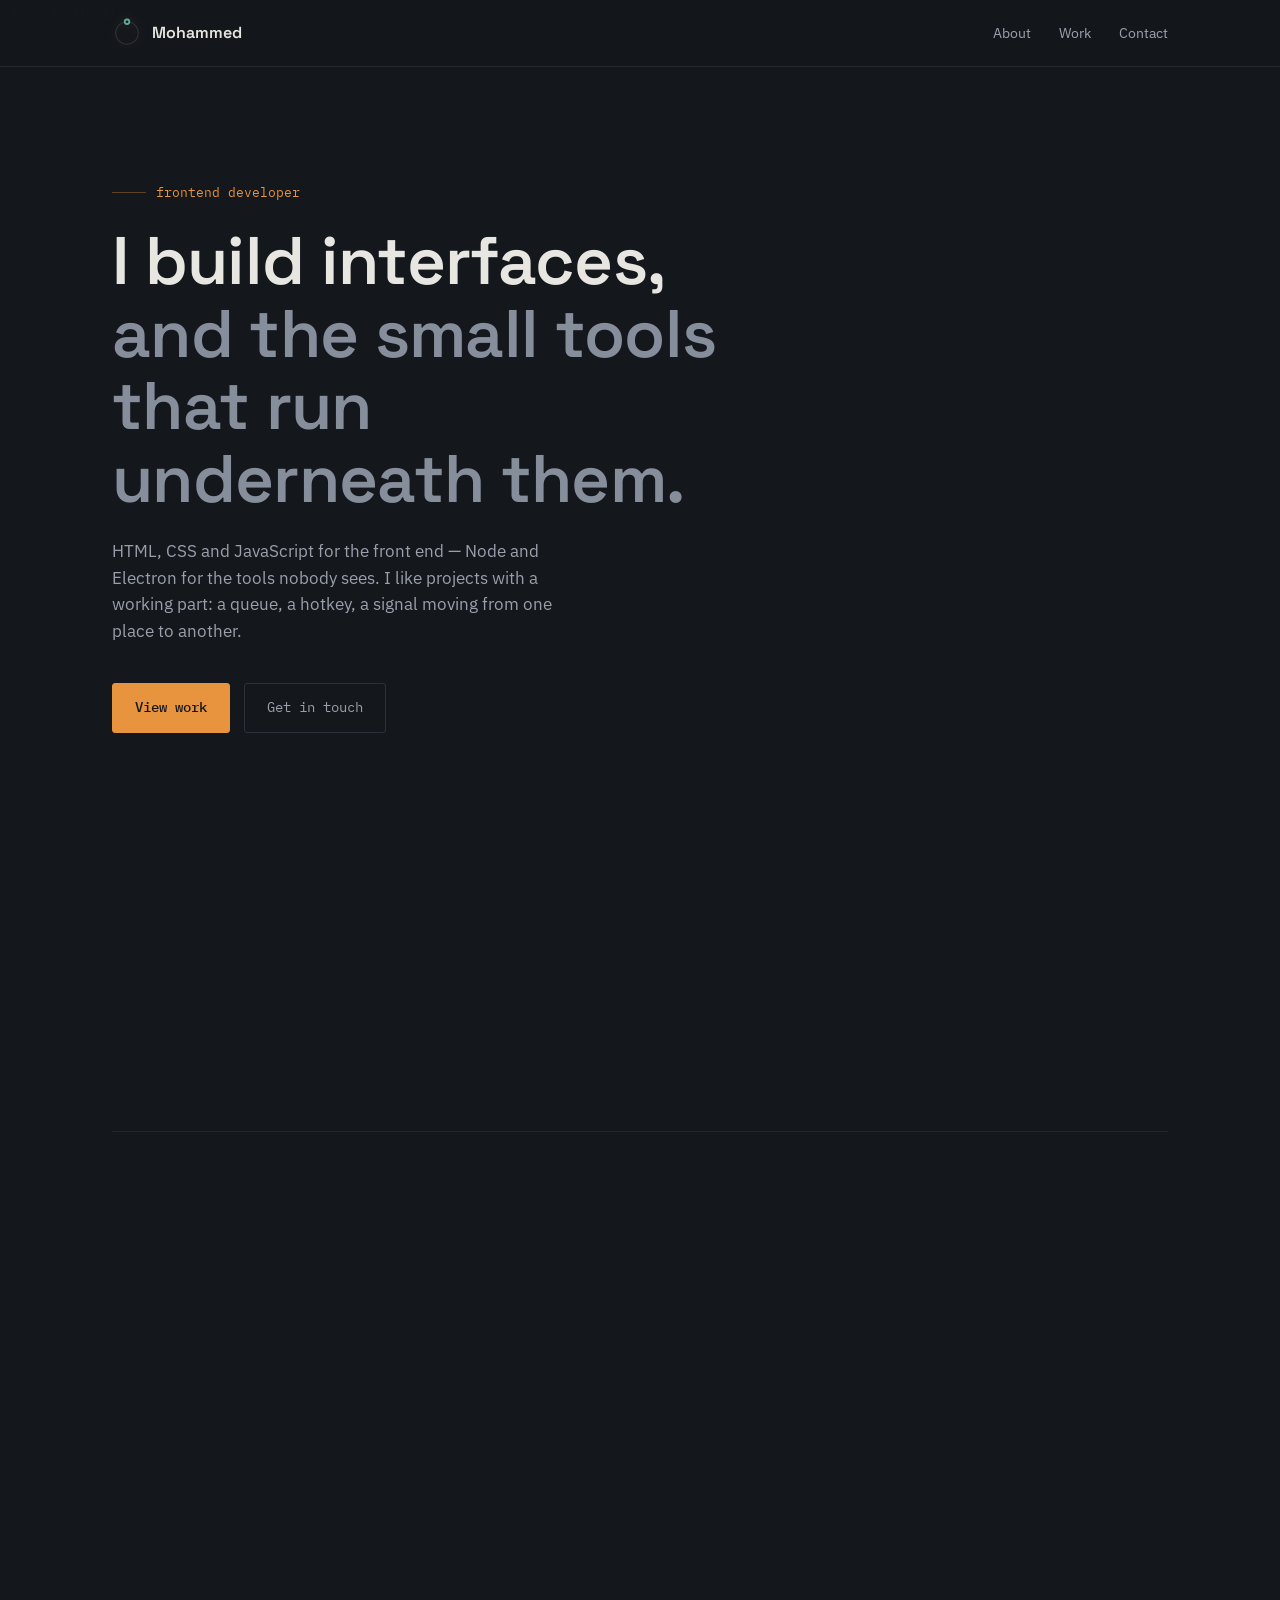
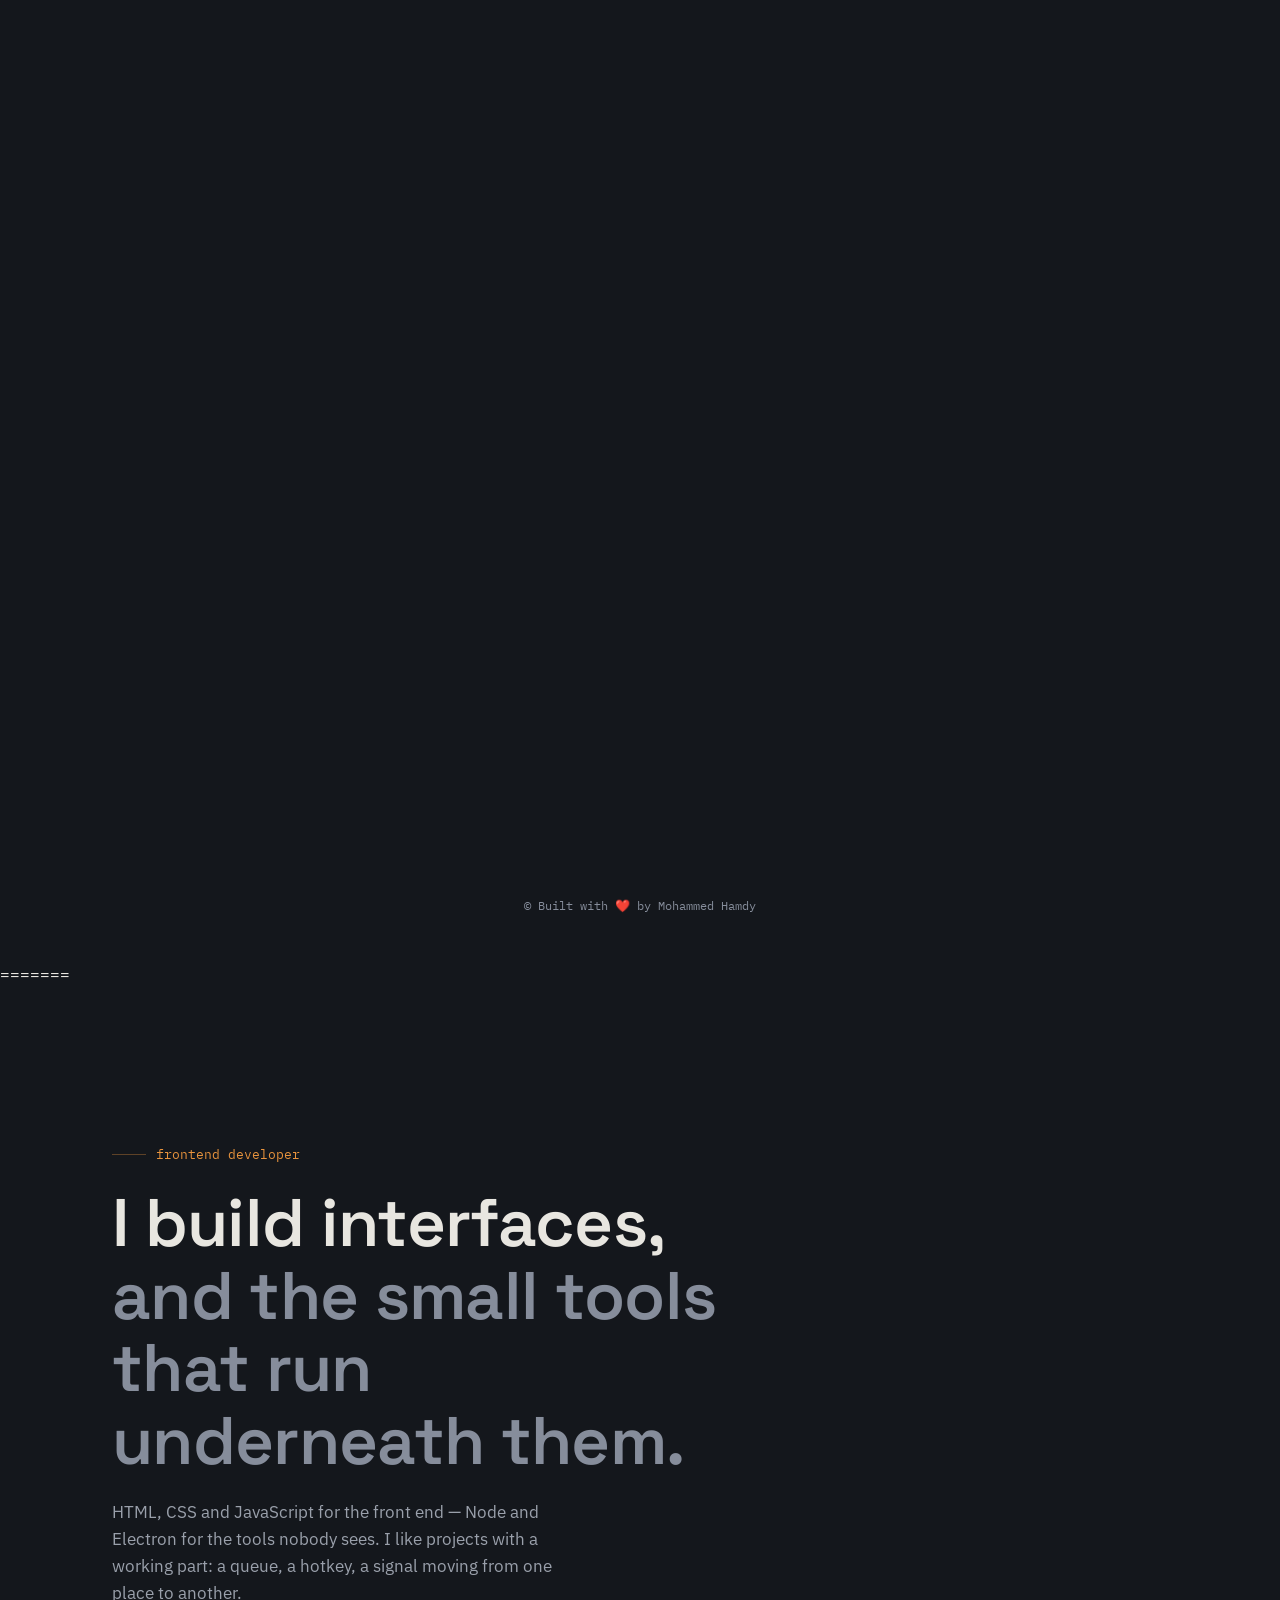
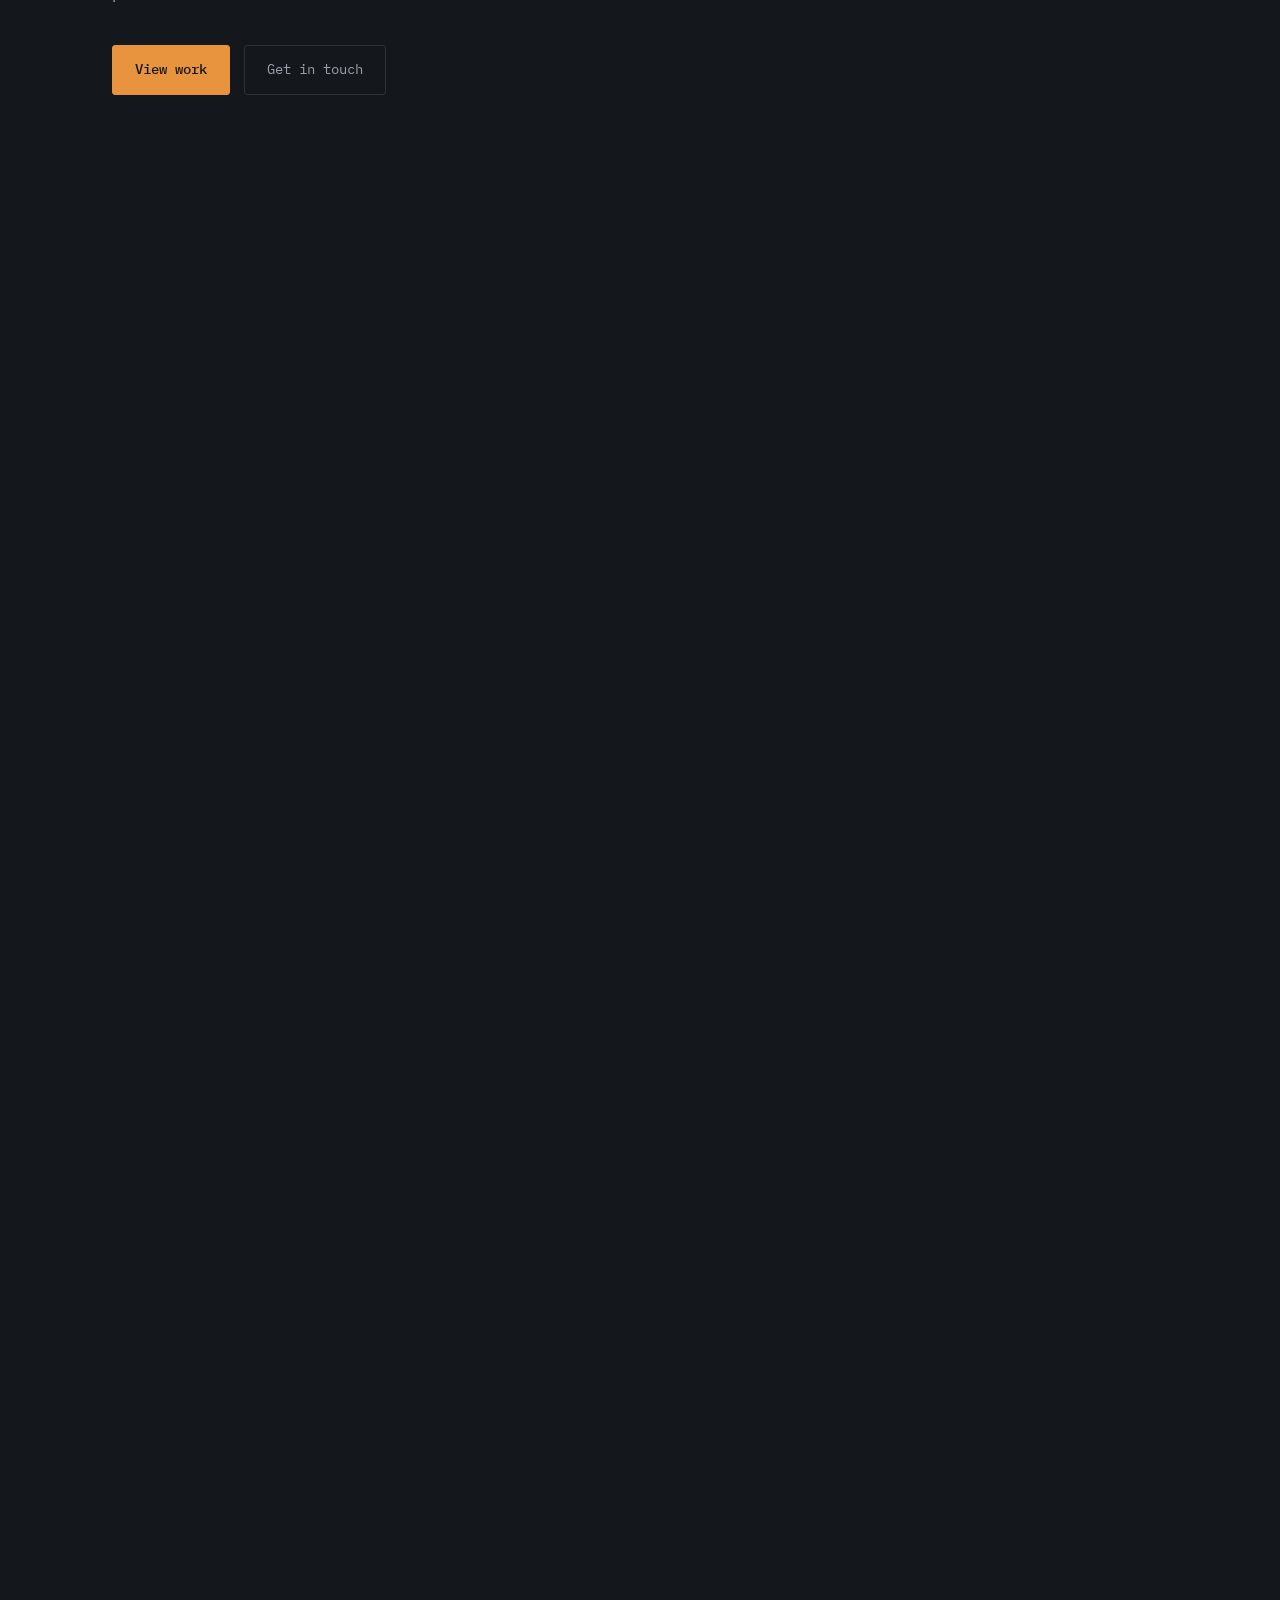
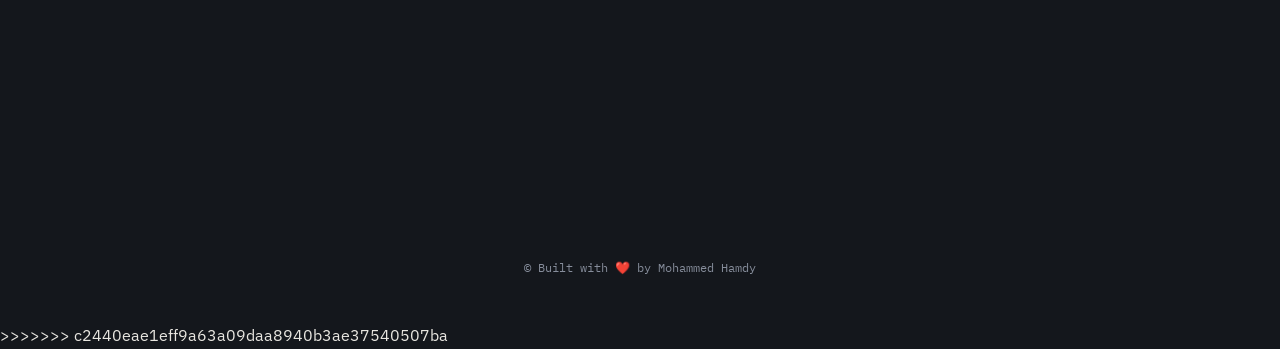
==== commit 43035024: "Resolve merge conflicts, keep local files" ====
--- a/index.html
+++ b/index.html
@@ -1,3 +1,4 @@
+<<<<<<< HEAD
 <!doctype html>
 <html lang="en">
   <head>
@@ -1206,3 +1207,447 @@
     <footer>&copy; Built with ❤️ by Mohammed Hamdy</footer>
   </body>
 </html>
+=======
+<!doctype html>
+<html lang="en">
+  <head>
+    <meta charset="UTF-8" />
+    <meta name="viewport" content="width=device-width, initial-scale=1.0" />
+    <title>Mohammed — Frontend Developer</title>
+    <meta
+      name="description"
+      content="Frontend developer building interfaces and the small tools underneath them — Electron apps, CLI utilities, and web builds with HTML, CSS, JavaScript and Node."
+    />
+    <meta name="theme-color" content="#14171C" />
+    <meta name="color-scheme" content="dark" />
+
+    <!-- Favicon -->
+    <link rel="icon" type="image/svg+xml" href="favicon.svg" />
+    <link rel="icon" type="image/png" sizes="32x32" href="favicon-32.png" />
+    <link rel="apple-touch-icon" href="apple-touch-icon.png" />
+
+    <!-- Open Graph -->
+    <meta property="og:type" content="website" />
+    <meta property="og:title" content="Mohammed — Frontend Developer" />
+    <meta
+      property="og:description"
+      content="Frontend developer building interfaces and the small tools underneath them — Electron apps, CLI utilities, and web builds with HTML, CSS, JavaScript and Node."
+    />
+    <meta property="og:url" content="https://shena9y.github.io/portfolio/" />
+    <meta
+      property="og:image"
+      content="https://shena9y.github.io/portfolio/og-image.png"
+    />
+    <meta property="og:image:width" content="1200" />
+    <meta property="og:image:height" content="630" />
+
+    <!-- Twitter Card -->
+    <meta name="twitter:card" content="summary_large_image" />
+    <meta name="twitter:title" content="Mohammed — Frontend Developer" />
+    <meta
+      name="twitter:description"
+      content="Frontend developer building interfaces and the small tools underneath them."
+    />
+    <meta
+      name="twitter:image"
+      content="https://shena9y.github.io/portfolio/og-image.png"
+    />
+
+    <link rel="canonical" href="https://shena9y.github.io/portfolio/" />
+    <link rel="preload" as="font" type="font/woff2" crossorigin href="fonts/Space-Grotesk-latin.woff2" />
+    <link rel="preload" as="font" type="font/woff2" crossorigin href="fonts/IBM-Plex-Sans-latin.woff2" />
+    <link rel="preload" as="font" type="font/woff2" crossorigin href="fonts/IBM-Plex-Mono-400.woff2" />
+    <!-- CSS is inlined below from fonts.css + style.css (those files are kept as the
+         source of truth for maintainers) so nothing render-blocking is fetched on load. -->
+    <style>
+@font-face{font-family:'Space Grotesk';font-style:normal;font-weight:400 700;font-display:swap;src:url('fonts/Space-Grotesk-latin.woff2') format('woff2');unicode-range:U+0000-00FF,U+0131,U+0152-0153,U+02BB-02BC,U+02C6,U+02DA,U+02DC,U+0304,U+0308,U+0329,U+2000-206F,U+20AC,U+2122,U+2191,U+2193,U+2212,U+2215,U+FEFF,U+FFFD}@font-face{font-family:'IBM Plex Sans';font-style:normal;font-weight:400 600;font-display:swap;src:url('fonts/IBM-Plex-Sans-latin.woff2') format('woff2');unicode-range:U+0000-00FF,U+0131,U+0152-0153,U+02BB-02BC,U+02C6,U+02DA,U+02DC,U+0304,U+0308,U+0329,U+2000-206F,U+20AC,U+2122,U+2191,U+2193,U+2212,U+2215,U+FEFF,U+FFFD}@font-face{font-family:'IBM Plex Mono';font-style:normal;font-weight:400;font-display:swap;src:url('fonts/IBM-Plex-Mono-400.woff2') format('woff2');unicode-range:U+0000-00FF,U+0131,U+0152-0153,U+02BB-02BC,U+02C6,U+02DA,U+02DC,U+0304,U+0308,U+0329,U+2000-206F,U+20AC,U+2122,U+2191,U+2193,U+2212,U+2215,U+FEFF,U+FFFD}@font-face{font-family:'IBM Plex Mono';font-style:normal;font-weight:500;font-display:swap;src:url('fonts/IBM-Plex-Mono-500.woff2') format('woff2');unicode-range:U+0000-00FF,U+0131,U+0152-0153,U+02BB-02BC,U+02C6,U+02DA,U+02DC,U+0304,U+0308,U+0329,U+2000-206F,U+20AC,U+2122,U+2191,U+2193,U+2212,U+2215,U+FEFF,U+FFFD}
+:root{--bg:#14171c;--panel:#1b1f26;--panel-alt:#1f2430;--border:#2c323c;--border-soft:#23282f;--text:#e8e6e0;--text-dim:#9aa0ab;--text-faint:#868d9b;--accent:#e8933d;--accent-soft:rgba(232,147,61,0.14);--accent-line:rgba(232,147,61,0.35);--teal:#5fa8a0;--radius:3px;--maxw:1120px;color-scheme:dark}*{box-sizing:border-box}html{scroll-behavior:smooth}body{margin:0;overflow-x:hidden;background:var(--bg);color:var(--text);font-family:"IBM Plex Sans",sans-serif;font-size:16px;line-height:1.6;-webkit-font-smoothing:antialiased}h1,h2,h3{font-family:"Space Grotesk",sans-serif;margin:0;font-weight:600;letter-spacing:-0.01em}.mono{font-family:"IBM Plex Mono",monospace}a{color:inherit;text-decoration:none}.wrap{max-width:var(--maxw);margin:0 auto;padding:0 32px}::selection{background:var(--accent-soft);color:var(--accent)}:focus-visible{outline:2px solid var(--accent);outline-offset:3px}.skip-link{position:absolute;top:-100px;left:16px;z-index:100;background:var(--accent);color:#14171c;font-family:"IBM Plex Mono",monospace;font-size:0.85rem;font-weight:500;padding:10px 18px;border-radius:var(--radius);transition:top 0.15s ease}.skip-link:focus{top:16px}header{position:fixed;top:0;left:0;right:0;z-index:50;background:rgba(20,23,28,0.92);border-bottom:1px solid var(--border-soft)}nav{max-width:var(--maxw);margin:0 auto;padding:18px 32px;display:flex;align-items:center;justify-content:space-between}.nav-mark{font-family:"Space Grotesk",sans-serif;font-weight:600;font-size:1rem;display:flex;align-items:center;gap:10px;cursor:pointer;transition:transform 0.12s ease}.nav-mark:active{transform:scale(0.94)}.logo-glyph{display:block;width:30px;height:30px;flex:none;filter:drop-shadow(0 0 6px rgba(232,147,61,0.18));transition:filter 0.3s ease}.nav-mark:hover .logo-glyph{filter:drop-shadow(0 0 9px rgba(232,147,61,0.42))}.logo-track{fill:none;stroke:var(--border);stroke-width:1.5}.logo-arc{fill:none;stroke:var(--accent);stroke-width:2;stroke-linecap:round;stroke-dasharray:94.25;stroke-dashoffset:var(--arc-offset,94.25px)}.logo-dot{fill:var(--teal);transform-box:fill-box;transform-origin:center;animation:logo-breathe 2.6s ease-in-out infinite}.logo-dot-core{fill:#14171c}.logo-burst,.logo-ping{fill:none;stroke-width:1.5;opacity:0;pointer-events:none;transform-box:fill-box;transform-origin:center}.logo-burst{stroke:var(--accent-line)}.logo-ping{stroke:var(--teal);stroke-dasharray:30 64.25;stroke-dashoffset:94.25}.nav-mark.burst .logo-burst{animation:logo-burst-ring 0.7s cubic-bezier(0.22,1,0.36,1) forwards}.nav-mark.burst .logo-burst.burst-1{animation-delay:0.15s}.nav-mark.burst .logo-ping{animation:logo-ping-signal 1s linear forwards}.nav-mark.burst .logo-dot{animation:logo-pop 0.9s cubic-bezier(0.22,1,0.36,1) both}.logo-name{transition:color 0.25s ease,text-shadow 0.25s ease}.nav-mark.burst .logo-name{color:var(--accent);text-shadow:0 0 14px var(--accent-soft)}@keyframes logo-breathe{0%,100%{transform:scale(1)}50%{transform:scale(1.22)}}@keyframes logo-burst-ring{0%{opacity:0.65;transform:scale(0.5)}100%{opacity:0;transform:scale(1.5)}}@keyframes logo-ping-signal{0%{opacity:0.9;stroke-dashoffset:94.25}75%{opacity:0.9}100%{opacity:0;stroke-dashoffset:-94.25}}@keyframes logo-pop{0%{transform:scale(1)}35%{transform:scale(1.75)}100%{transform:scale(1)}}.nav-links{display:flex;gap:28px;font-size:0.9rem;color:var(--text-dim)}.nav-links a{transition:color 0.15s ease}.nav-links a:hover{color:var(--text)}.hero{position:relative;min-height:100vh;display:flex;align-items:center;overflow:hidden;padding-top:72px}#wallpaper{position:absolute;inset:0;width:100%;height:100%;z-index:0}.hero::after{content:"";position:absolute;inset:0;background:linear-gradient(180deg,rgba(20,23,28,0.1) 0%,var(--bg) 96%);pointer-events:none}.hero-inner{position:relative;z-index:2;max-width:var(--maxw);margin:0 auto;padding:0 32px;width:100%}.hero-label{font-family:"IBM Plex Mono",monospace;font-size:0.82rem;color:var(--accent);display:flex;align-items:center;gap:10px;margin-bottom:22px}.hero-label .rule{width:34px;height:1px;background:var(--accent-line)}h1.hero-title{font-size:clamp(2.4rem,5.4vw,4.2rem);line-height:1.08;max-width:15ch;color:var(--text)}h1.hero-title em{font-style:normal;color:var(--text-faint)}.hero-sub{margin-top:22px;max-width:46ch;color:var(--text-dim);font-size:1.05rem}.hero-cta{margin-top:38px;display:flex;gap:14px;flex-wrap:wrap}.btn{font-family:"IBM Plex Mono",monospace;font-size:0.85rem;padding:13px 22px;border-radius:var(--radius);border:1px solid var(--border);transition:border-color 0.18s ease,background 0.18s ease,color 0.18s ease,filter 0.18s ease,transform 0.18s ease;display:inline-block}.btn-primary{background:var(--accent);color:#14171c;border-color:var(--accent);font-weight:500}.btn-primary:hover{transform:translateY(-1px);filter:brightness(1.06)}.btn-ghost{color:var(--text-dim)}.btn-ghost:hover{border-color:var(--text-dim);color:var(--text)}section{padding:108px 0;position:relative}section[id]{scroll-margin-top:96px}#about,#contact{content-visibility:auto;contain-intrinsic-size:800px}#work{content-visibility:auto;contain-intrinsic-size:1500px}.section-head{display:flex;align-items:baseline;justify-content:space-between;margin-bottom:48px;padding-bottom:20px;border-bottom:1px solid var(--border-soft)}.section-head .tag{font-family:"IBM Plex Mono",monospace;font-size:0.78rem;color:var(--accent)}.section-head h2{font-size:1.9rem;margin-top:8px}.section-index{font-family:"IBM Plex Mono",monospace;font-size:0.78rem;color:var(--text-faint)}.about-grid{display:grid;grid-template-columns:1.1fr 1fr;gap:64px}@media (max-width:800px){.about-grid{grid-template-columns:1fr;gap:40px}}.about-body p{color:var(--text-dim);max-width:54ch}.about-body p + p{margin-top:16px}.channel{border:1px solid var(--border);border-radius:var(--radius);padding:18px 20px;margin-bottom:14px;background:var(--panel)}.channel-head{display:flex;justify-content:space-between;align-items:center;margin-bottom:12px}.channel-head .name{font-family:"IBM Plex Mono",monospace;font-size:0.82rem;color:var(--text-dim)}.channel-bar{height:4px;background:var(--border);border-radius:2px;overflow:hidden;margin-bottom:14px}.channel-bar span{display:block;height:100%;background:var(--accent)}.channel-tags{display:flex;flex-wrap:wrap;gap:8px}.channel-tags span{font-family:"IBM Plex Mono",monospace;font-size:0.74rem;color:var(--text-dim);border:1px solid var(--border);border-radius:var(--radius);padding:4px 9px}.project{display:grid;grid-template-columns:200px 1fr;gap:32px;padding:30px 0;border-bottom:1px solid var(--border-soft);transition:padding-left 0.2s ease;position:relative}.project:first-of-type{border-top:1px solid var(--border-soft)}.project::before{content:"";position:absolute;left:-20px;top:0;bottom:0;width:2px;background:transparent;transition:background 0.2s ease}.project:hover::before{background:var(--accent)}.project:hover{padding-left:20px}@media (max-width:760px){.project{grid-template-columns:1fr;gap:10px}.project:hover{padding-left:0}.project::before{display:none}}.project-meta{font-family:"IBM Plex Mono",monospace;font-size:0.76rem;color:var(--text-faint)}.project-meta .kind{display:inline-block;color:var(--teal);margin-bottom:8px}.project h3{font-size:1.28rem;margin-bottom:10px;color:var(--text)}.project p{color:var(--text-dim);max-width:62ch;font-size:0.96rem}.project-links{margin-top:14px;display:flex;gap:18px;font-family:"IBM Plex Mono",monospace;font-size:0.8rem}.project-links a{color:var(--accent);border-bottom:1px solid transparent;transition:border-color 0.15s ease}.project-links a:hover{border-color:var(--accent)}.contact-panel{border:1px solid var(--border);border-radius:var(--radius);background:var(--panel);padding:52px;display:grid;grid-template-columns:0.9fr 1.1fr;gap:56px}@media (max-width:800px){.contact-panel{grid-template-columns:1fr;padding:36px 26px;gap:36px}}.contact-intro h2{font-size:1.8rem;margin-bottom:14px}.contact-intro p{color:var(--text-dim);max-width:42ch}.contact-links{display:flex;flex-direction:column;gap:12px;margin-top:32px}.contact-links a{font-family:"IBM Plex Mono",monospace;font-size:0.9rem;display:flex;justify-content:space-between;border-bottom:1px solid var(--border-soft);padding-bottom:10px;color:var(--text);max-width:340px;transition:color 0.15s ease}.contact-links a span{color:var(--text-faint)}.contact-links a:hover{color:var(--accent)}.contact-form{display:flex;flex-direction:column;gap:18px}.field{display:flex;flex-direction:column;gap:8px}.field label{font-family:"IBM Plex Mono",monospace;font-size:0.76rem;color:var(--text-faint)}.field input,.field textarea{background:var(--panel-alt);border:1px solid var(--border);border-radius:var(--radius);color:var(--text);font-family:"IBM Plex Sans",sans-serif;font-size:0.95rem;padding:12px 14px;transition:border-color 0.15s ease}.field input:hover,.field textarea:hover{border-color:#3a414d}.field input:focus,.field textarea:focus{border-color:var(--accent);box-shadow:0 0 0 2px var(--accent-soft);outline:none}.field textarea{resize:vertical;min-height:108px;font-family:inherit}.field.hp{position:absolute;left:-9999px;opacity:0;pointer-events:none}.form-row{display:flex;align-items:center;gap:16px;margin-top:4px}.form-status{font-family:"IBM Plex Mono",monospace;font-size:0.8rem;color:var(--text-faint)}.form-status.ok{color:var(--teal)}.form-status.err{color:#e06868}button.btn-primary{font-family:"IBM Plex Mono",monospace;border:1px solid var(--accent);cursor:pointer}button.btn-primary:disabled{opacity:0.6;cursor:default;transform:none}footer{padding:34px 0 46px;text-align:center;font-family:"IBM Plex Mono",monospace;font-size:0.76rem;color:var(--text-faint)}.js .reveal{opacity:0;transform:translateY(26px);filter:blur(4px);transition:opacity 0.7s cubic-bezier(0.22,1,0.36,1),transform 0.7s cubic-bezier(0.22,1,0.36,1),filter 0.7s cubic-bezier(0.22,1,0.36,1);transition-delay:var(--reveal-delay,0s)}.js .reveal.is-visible{opacity:1;transform:none;filter:blur(0)}.js .reveal-left{transform:translateY(26px) translateX(-26px)}.js .reveal-right{transform:translateY(26px) translateX(26px)}.js .project.reveal{transition:opacity 0.7s cubic-bezier(0.22,1,0.36,1) var(--reveal-delay,0s),transform 0.7s cubic-bezier(0.22,1,0.36,1) var(--reveal-delay,0s),filter 0.7s cubic-bezier(0.22,1,0.36,1) var(--reveal-delay,0s),padding-left 0.2s ease}.reveal-1{--reveal-delay:80ms}.reveal-2{--reveal-delay:160ms}.reveal-3{--reveal-delay:240ms}.reveal-4{--reveal-delay:320ms}.reveal-5{--reveal-delay:400ms}@media (prefers-reduced-motion:reduce){html{scroll-behavior:auto}*{animation:none !important;transition:none !important}.js .reveal,.js .reveal.is-visible{opacity:1 !important;transform:none !important;filter:none !important}.nav-mark,.nav-mark:active{transform:none !important}.logo-glyph,.logo-name{filter:none !important}}
+</style>
+    <script>
+      document.documentElement.classList.add("js");
+    </script>
+    <script src="app.js" defer></script>
+  </head>
+  <body>
+    <a href="#main-content" class="skip-link">Skip to content</a>
+    <header>
+      <nav aria-label="Primary">
+        <a
+          href="#hero"
+          class="nav-mark"
+          id="site-logo"
+          aria-label="Mohammed — back to top"
+        >
+          <svg
+            class="logo-glyph"
+            viewBox="0 0 40 40"
+            aria-hidden="true"
+            focusable="false"
+          >
+            <circle class="logo-track" cx="20" cy="20" r="15" />
+            <circle
+              class="logo-arc"
+              cx="20"
+              cy="20"
+              r="15"
+              transform="rotate(-90 20 20)"
+            />
+            <circle
+              class="logo-ping"
+              cx="20"
+              cy="20"
+              r="15"
+              transform="rotate(-90 20 20)"
+            />
+            <g class="logo-dot-pos" transform="translate(20, 5)">
+              <circle class="logo-dot" cx="0" cy="0" r="4.2" />
+              <circle class="logo-dot-core" cx="0" cy="0" r="1.8" />
+            </g>
+            <circle class="logo-burst" cx="20" cy="20" r="15" />
+            <circle class="logo-burst burst-1" cx="20" cy="20" r="15" />
+          </svg>
+          <span class="logo-name">Mohammed</span>
+        </a>
+        <div class="nav-links">
+          <a href="#about">About</a>
+          <a href="#work">Work</a>
+          <a href="#contact">Contact</a>
+        </div>
+      </nav>
+    </header>
+
+    <main id="main-content" tabindex="-1">
+      <section class="hero" id="hero">
+        <canvas id="wallpaper"></canvas>
+        <div class="hero-inner">
+          <div class="hero-label">
+            <span class="rule"></span>frontend developer
+          </div>
+          <h1 class="hero-title">
+            I build interfaces,
+            <em>and the small tools that run underneath them.</em>
+          </h1>
+          <p class="hero-sub">
+            HTML, CSS and JavaScript for the front end — Node and Electron for the
+            tools nobody sees. I like projects with a working part: a queue, a
+            hotkey, a signal moving from one place to another.
+          </p>
+          <div class="hero-cta">
+            <a href="#work" class="btn btn-primary">View work</a>
+            <a href="#contact" class="btn btn-ghost">Get in touch</a>
+          </div>
+        </div>
+
+        </section>
+
+      <section id="about">
+        <div class="wrap">
+          <div class="section-head">
+            <div>
+              <div class="tag reveal">about</div>
+              <h2 class="reveal reveal-1">How I work</h2>
+            </div>
+            <div class="section-index reveal reveal-2">01</div>
+          </div>
+
+          <div class="about-grid">
+            <div class="about-body">
+              <p class="reveal">
+                I'm a front-end developer who ends up building more than front
+                ends. Most projects start as a browser interface and then grow a
+                second half — a CLI, a desktop shell, a background service —
+                because the interesting part of the problem was never just the
+                layout.
+              </p>
+              <p class="reveal reveal-1">
+                Recent work spans client sites and challenge builds, alongside
+                Electron apps and Node tools built for my own workflow: a
+                queue-based download manager, a CLI wrapper around it, and a
+                couple of small Windows utilities that started as "I wish this
+                existed."
+              </p>
+              <p class="reveal reveal-2">
+                I care about interfaces that respond precisely — correct states,
+                accessible focus, motion that means something — and about the
+                plumbing behind them being just as considered.
+              </p>
+            </div>
+
+            <div class="about-channels">
+              <div class="channel reveal">
+                <div class="channel-head">
+                  <span class="name">Frontend</span
+                  ><span class="name">core</span>
+                </div>
+                <div class="channel-bar"><span style="width: 92%"></span></div>
+                <div class="channel-tags">
+                  <span>HTML</span><span>CSS</span><span>JavaScript</span
+                  ><span>Bootstrap</span>
+                </div>
+              </div>
+              <div class="channel reveal reveal-1">
+                <div class="channel-head">
+                  <span class="name">Desktop &amp; CLI</span
+                  ><span class="name">applied</span>
+                </div>
+                <div class="channel-bar"><span style="width: 74%"></span></div>
+                <div class="channel-tags">
+                  <span>Node.js</span><span>Electron</span><span>yt-dlp</span
+                  ><span>Python</span>
+                </div>
+              </div>
+              <div class="channel reveal reveal-2">
+                <div class="channel-head">
+                  <span class="name">Systems</span
+                  ><span class="name">tinkering</span>
+                </div>
+                <div class="channel-bar"><span style="width: 58%"></span></div>
+                <div class="channel-tags">
+                  <span>Deployment</span><span>Windows internals</span
+                  ><span>Audio routing</span>
+                </div>
+              </div>
+            </div>
+          </div>
+        </div>
+      </section>
+
+      <section id="work">
+        <div class="wrap">
+          <div class="section-head">
+            <div>
+              <div class="tag reveal">selected work</div>
+              <h2 class="reveal reveal-1">Projects</h2>
+            </div>
+            <div class="section-index reveal reveal-2">02</div>
+          </div>
+
+        <div class="project reveal">
+          <div class="project-meta">
+            <span class="kind mono">Full Training Site</span><br />HTML / CSS / JS / Node / Express / SQLite /
+          </div>
+          <div>
+            <h3>Personal Training</h3>
+            <p>
+             A client site for a personal-training business, backed by a real Node/Express + SQLite server — a rate-limited contact form with spam protection, an admin inbox for reading leads, and a signed-in member dashboard.
+            </p>
+            <div class="project-links">
+              <a
+                href="https://github.com/shena9y"
+                target="_blank"
+                rel="noopener"
+                >GitHub ↗</a
+              >
+            </div>
+          </div>
+        </div>
+
+          <div class="project reveal reveal-1">
+            <div class="project-meta">
+              <span class="kind mono">CLI tool</span><br />Node.js
+            </div>
+            <div>
+              <h3>fetchcli</h3>
+              <p>
+                A command-line downloader that shares its core with Fetchbay —
+                same download logic, no interface, for scripting and
+                terminal-first workflows.
+              </p>
+              <div class="project-links">
+                <a
+                  href="https://github.com/shena9y"
+                  target="_blank"
+                  rel="noopener"
+                  >GitHub ↗</a
+                >
+              </div>
+            </div>
+          </div>
+
+          <div class="project reveal reveal-2">
+            <div class="project-meta">
+              <span class="kind mono">Frontend Mentor</span><br />HTML / CSS
+            </div>
+            <div>
+              <h3>Maison Soleil</h3>
+              <p>
+                A hotel booking landing page built around container queries and
+                clamp()-based responsive sizing, with a custom fan-effect card
+                toggle and an accessible mobile menu.
+              </p>
+              <div class="project-links">
+                <a
+                  href="https://github.com/shena9y/Frontend-Mentor---Hotel-booking-confirmation-page-solution"
+                  target="_blank"
+                  rel="noopener"
+                  >Repo ↗</a
+                >
+              </div>
+            </div>
+          </div>
+
+          <div class="project reveal reveal-3">
+            <div class="project-meta">
+              <span class="kind mono">Frontend Mentor</span><br />Vanilla JS
+            </div>
+            <div>
+              <h3>Browser extensions manager</h3>
+              <p>
+                A JSON-driven extensions manager with theme switching and
+                persisted state via localStorage — built without a framework to
+                keep the interaction logic transparent.
+              </p>
+              <div class="project-links">
+                <a
+                  href="https://github.com/shena9y/browser-extensions-manager-ui-main"
+                  target="_blank"
+                  rel="noopener"
+                  >Repo ↗</a
+                >
+              </div>
+            </div>
+          </div>
+
+          <div class="project reveal reveal-4">
+            <div class="project-meta">
+              <span class="kind mono">Tray app</span><br />Python
+            </div>
+            <div>
+              <h3>Pointer-speed calculator</h3>
+              <p>
+                A system tray app for a gaming mouse with no official DPI
+                software — presets, hotkeys and a calculator built from Windows'
+                pointer-speed multipliers, with autostart.
+              </p>
+              <div class="project-links">
+                <a
+                  href="https://github.com/shena9y"
+                  target="_blank"
+                  rel="noopener"
+                  >GitHub ↗</a
+                >
+              </div>
+            </div>
+          </div>
+
+          <div class="project reveal reveal-5">
+            <div class="project-meta">
+              <span class="kind mono">Client site</span><br />Node + Express
+            </div>
+            <div>
+              <h3>Be Personal Trainer</h3>
+              <p>
+                A client site for a personal-training business, backed by a real
+                Node/Express + SQLite server — a rate-limited contact form with
+                spam protection, an admin inbox for reading leads, and a
+                signed-in member dashboard.
+              </p>
+              <div class="project-links">
+                <a
+                  href="https://shena9y.github.io/be-personal-trainer-site/"
+                  target="_blank"
+                  rel="noopener"
+                  >Live site ↗</a
+                >
+                <a
+                  href="https://github.com/shena9y/be-personal-trainer-site"
+                  target="_blank"
+                  rel="noopener"
+                  >Repo ↗</a
+                >
+              </div>
+            </div>
+          </div>
+        </div>
+      </section>
+
+      <section id="contact">
+        <div class="wrap">
+          <div class="contact-panel">
+            <div class="contact-intro reveal reveal-left">
+              <h2>Have something to build?</h2>
+              <p>
+                Open to front-end projects and the occasional excuse to build a
+                small tool alongside one. Send a message and I'll reply from
+                there.
+              </p>
+
+              <div class="contact-links">
+                <a
+                  href="https://github.com/shena9y"
+                  target="_blank"
+                  rel="noopener"
+                  >GitHub <span>shena9y</span></a
+                >
+                <a
+                  href="https://www.frontendmentor.io/profile/shena9y"
+                  target="_blank"
+                  rel="noopener"
+                  >Frontend Mentor <span>shena9y</span></a
+                >
+              </div>
+            </div>
+
+            <form
+              class="contact-form reveal reveal-right reveal-1"
+              id="contact-form"
+              action="https://formspree.io/f/xzebgnwv"
+              method="POST"
+            >
+              <div class="field">
+                <label for="cf-name">Name</label>
+                <input
+                  type="text"
+                  id="cf-name"
+                  name="name"
+                  autocomplete="name"
+                  required
+                />
+              </div>
+              <div class="field">
+                <label for="cf-email">Email</label>
+                <input
+                  type="email"
+                  id="cf-email"
+                  name="email"
+                  autocomplete="email"
+                  required
+                />
+              </div>
+              <div class="field">
+                <label for="cf-message">Message</label>
+                <textarea id="cf-message" name="message" required></textarea>
+              </div>
+              <!-- honeypot field: hidden from browsers and real visitors, bots fill it in -->
+              <div class="field hp" hidden>
+                <label for="cf-hp">Leave blank</label>
+                <input
+                  type="text"
+                  id="cf-hp"
+                  name="_gotcha"
+                  tabindex="-1"
+                  autocomplete="off"
+                />
+              </div>
+
+              <div class="form-row">
+                <button type="submit" class="btn btn-primary" id="cf-submit">
+                  Send message
+                </button>
+                <span
+                  class="form-status mono"
+                  id="cf-status"
+                  role="status"
+                  aria-live="polite"
+                ></span>
+              </div>
+            </form>
+          </div>
+        </div>
+      </section>
+    </main>
+
+    <footer>&copy; Built with ❤️ by Mohammed Hamdy</footer>
+  </body>
+</html>
+>>>>>>> c2440eae1eff9a63a09daa8940b3ae37540507ba
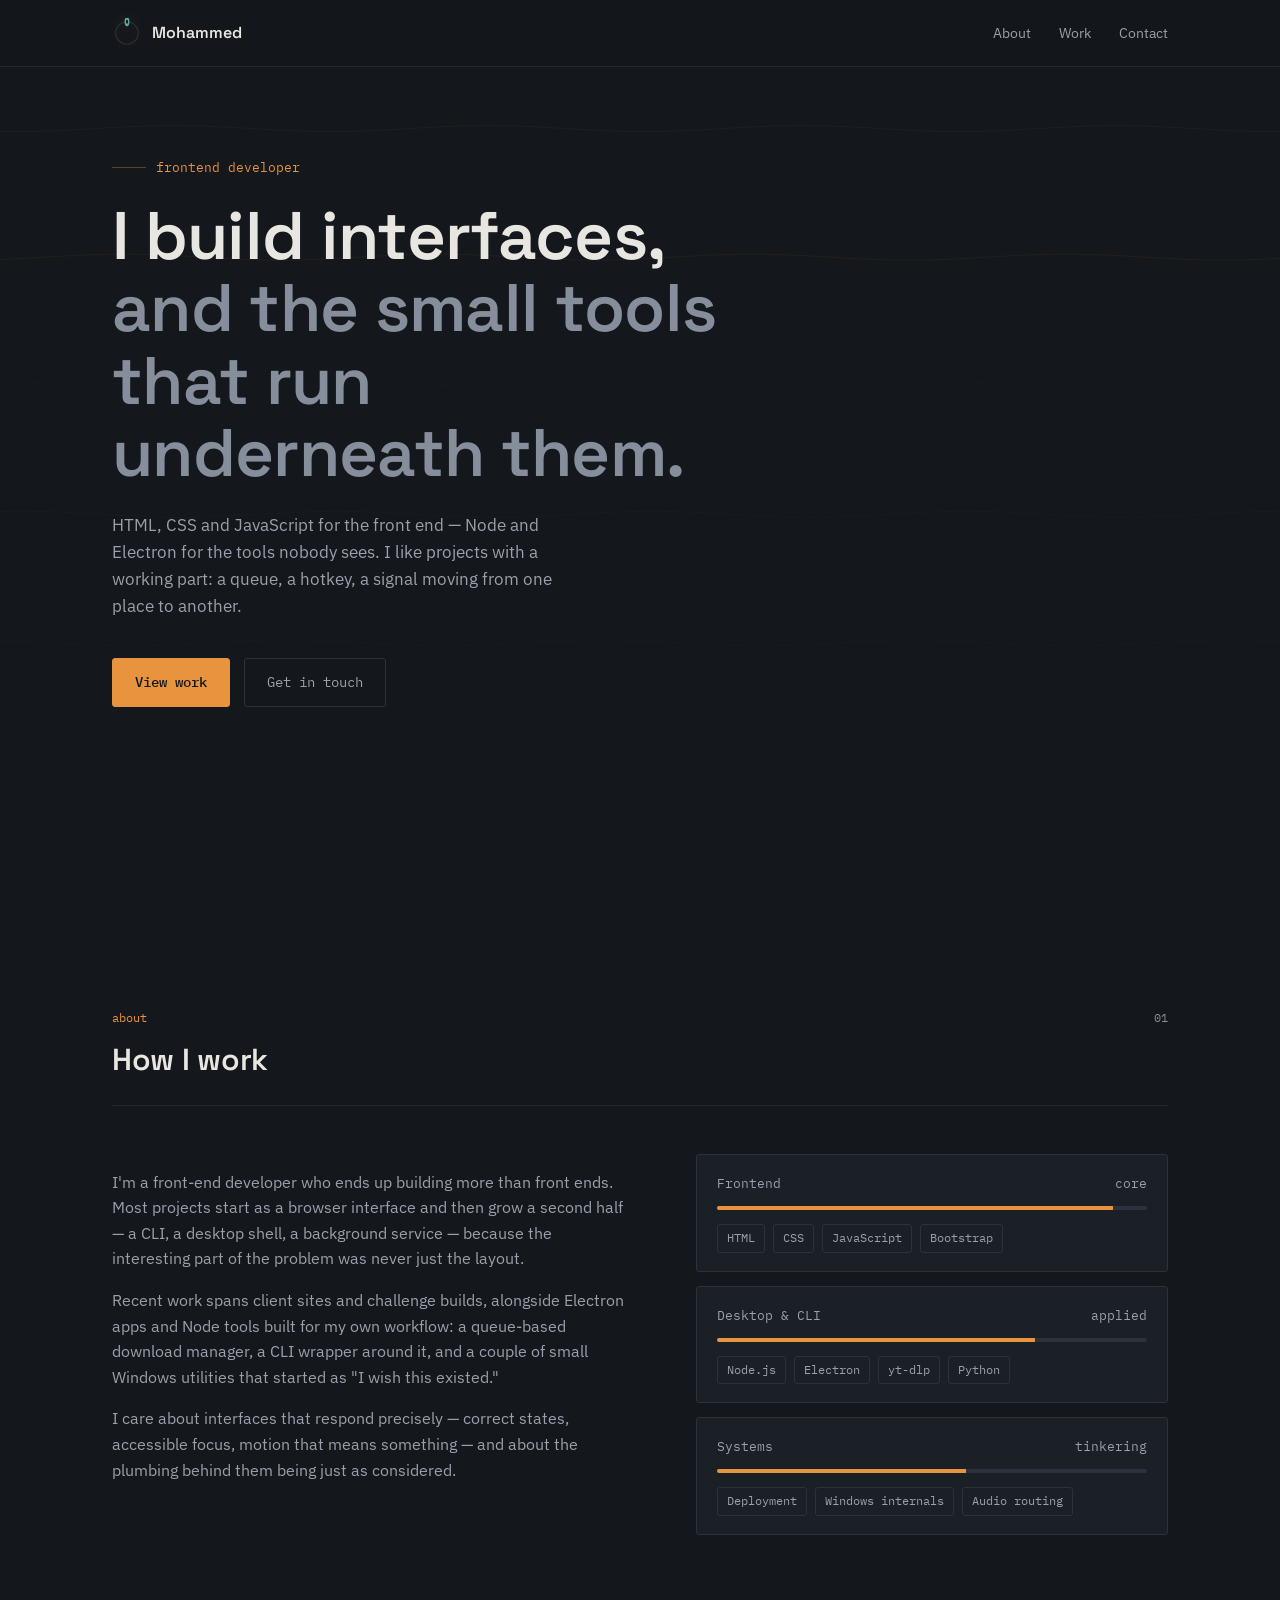
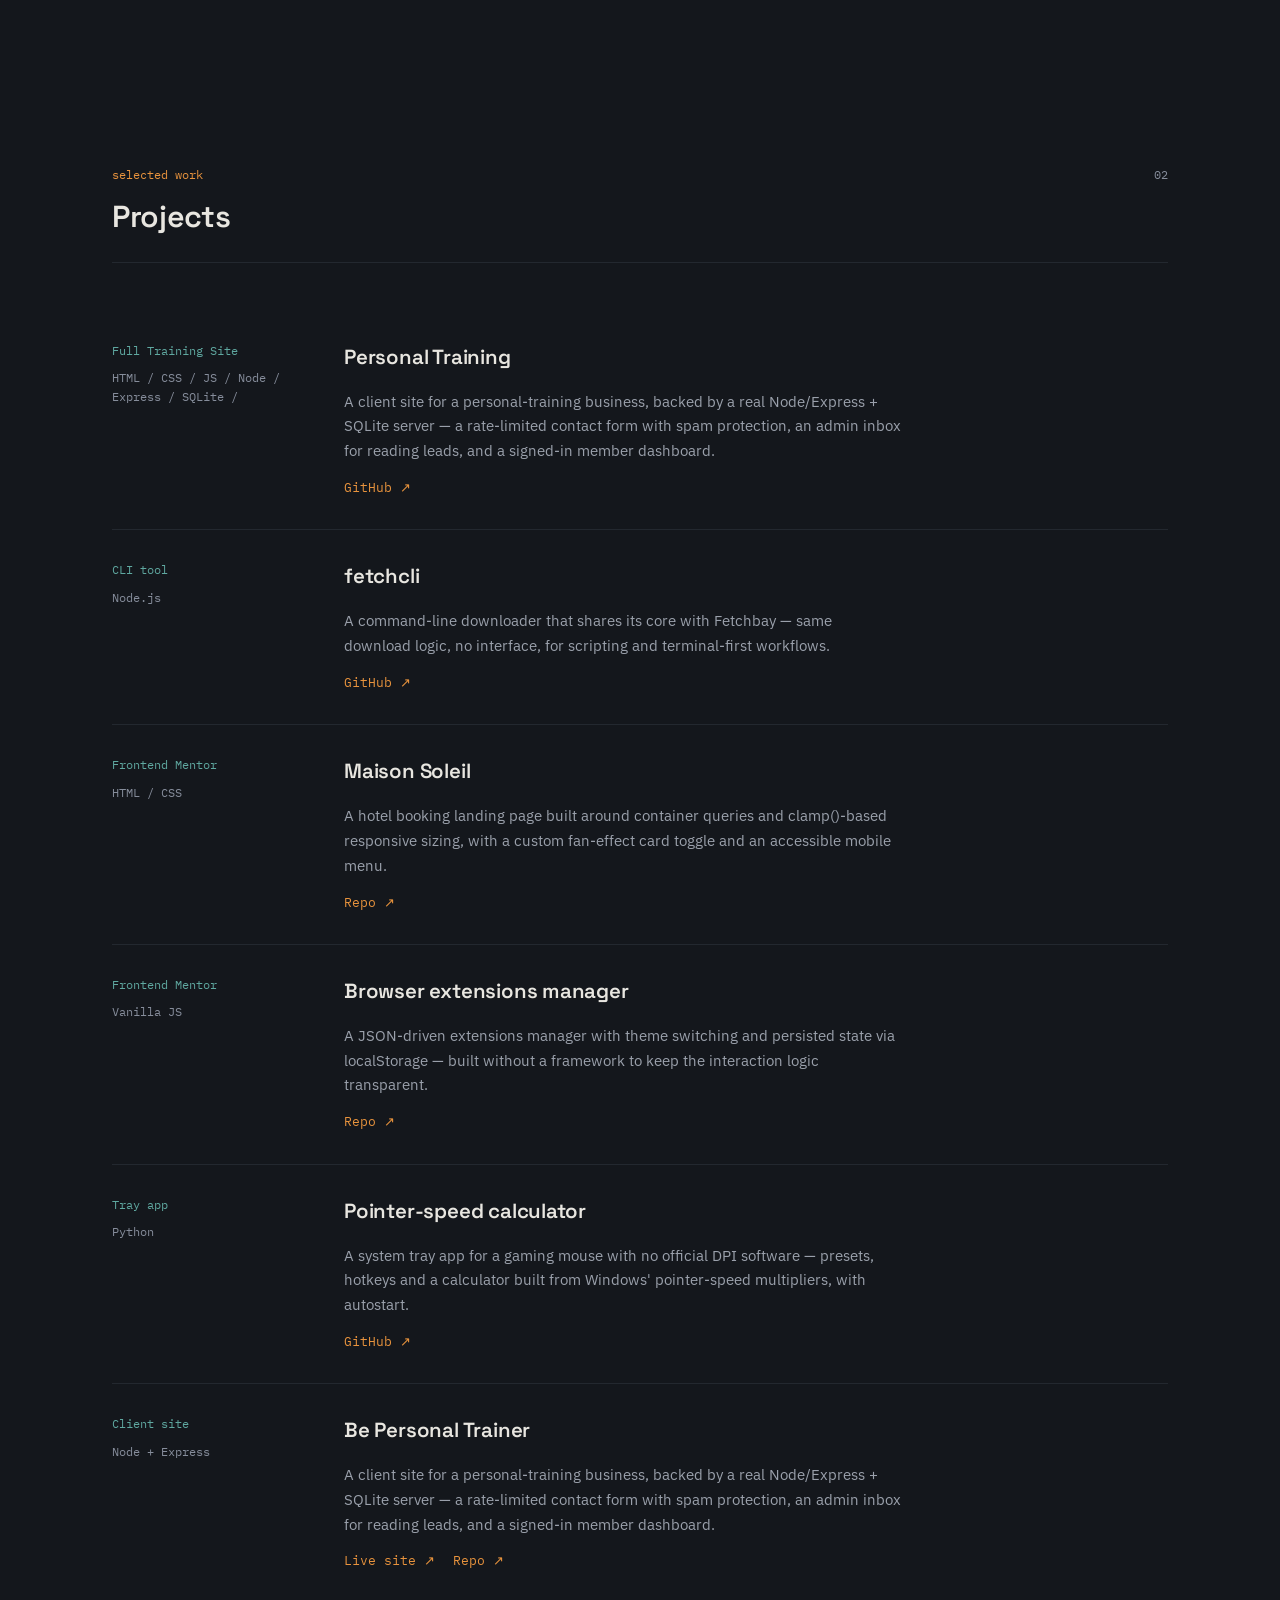
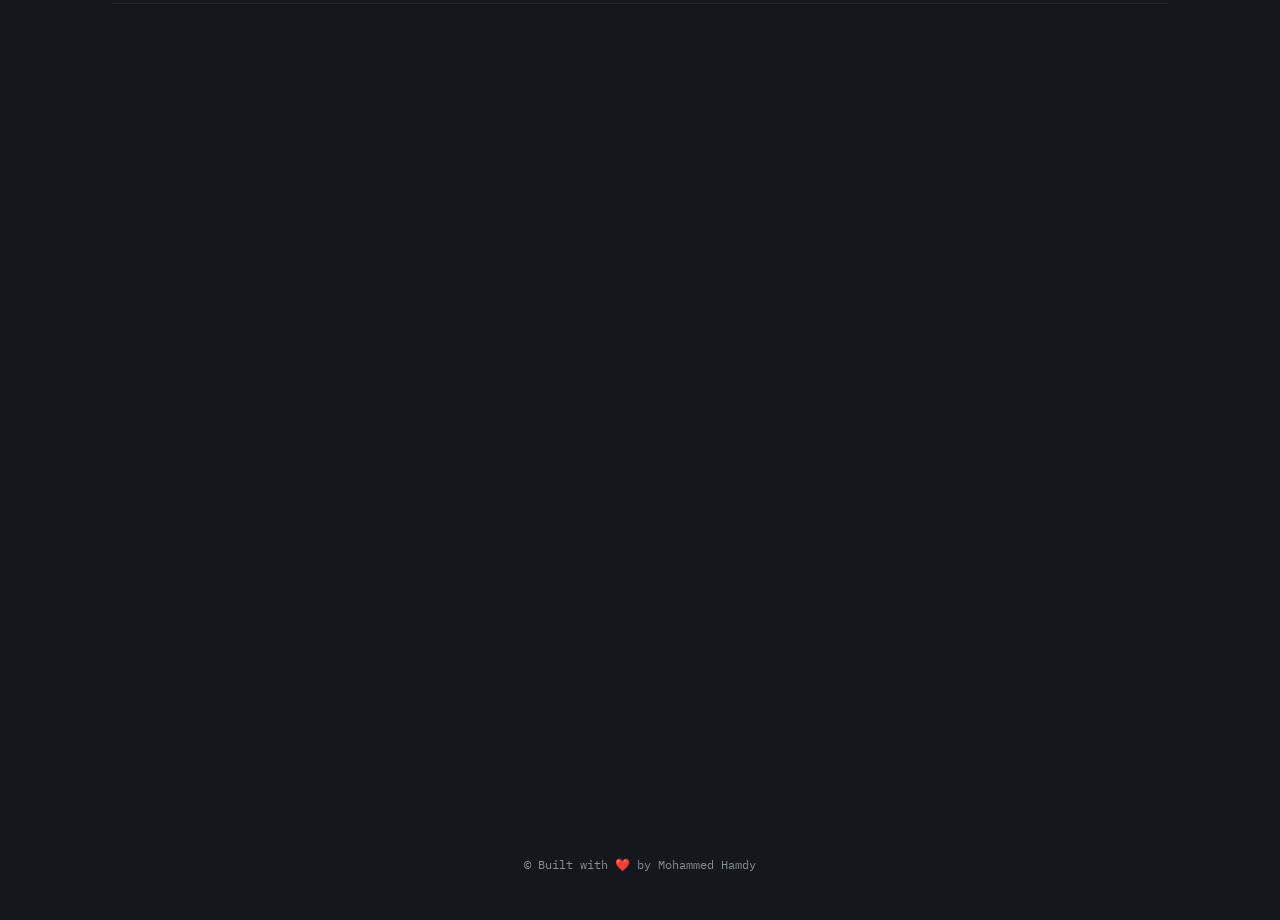
==== commit ec2c5b69: "Updateing the site" ====
--- a/index.html
+++ b/index.html
@@ -1,4 +1,3 @@
-<<<<<<< HEAD
 <!doctype html>
 <html lang="en">
   <head>
@@ -66,757 +65,14 @@
       crossorigin
       href="fonts/IBM-Plex-Mono-400.woff2"
     />
-    <!-- CSS is inlined below from fonts.css + style.css (those files are kept as the
-         source of truth for maintainers) so nothing render-blocking is fetched on load. -->
-    <style>
-      @font-face {
-        font-family: "Space Grotesk";
-        font-style: normal;
-        font-weight: 400 700;
-        font-display: swap;
-        src: url("fonts/Space-Grotesk-latin.woff2") format("woff2");
-        unicode-range:
-          U+0000-00FF, U+0131, U+0152-0153, U+02BB-02BC, U+02C6, U+02DA, U+02DC,
-          U+0304, U+0308, U+0329, U+2000-206F, U+20AC, U+2122, U+2191, U+2193,
-          U+2212, U+2215, U+FEFF, U+FFFD;
-      }
-      @font-face {
-        font-family: "IBM Plex Sans";
-        font-style: normal;
-        font-weight: 400 600;
-        font-display: swap;
-        src: url("fonts/IBM-Plex-Sans-latin.woff2") format("woff2");
-        unicode-range:
-          U+0000-00FF, U+0131, U+0152-0153, U+02BB-02BC, U+02C6, U+02DA, U+02DC,
-          U+0304, U+0308, U+0329, U+2000-206F, U+20AC, U+2122, U+2191, U+2193,
-          U+2212, U+2215, U+FEFF, U+FFFD;
-      }
-      @font-face {
-        font-family: "IBM Plex Mono";
-        font-style: normal;
-        font-weight: 400;
-        font-display: swap;
-        src: url("fonts/IBM-Plex-Mono-400.woff2") format("woff2");
-        unicode-range:
-          U+0000-00FF, U+0131, U+0152-0153, U+02BB-02BC, U+02C6, U+02DA, U+02DC,
-          U+0304, U+0308, U+0329, U+2000-206F, U+20AC, U+2122, U+2191, U+2193,
-          U+2212, U+2215, U+FEFF, U+FFFD;
-      }
-      @font-face {
-        font-family: "IBM Plex Mono";
-        font-style: normal;
-        font-weight: 500;
-        font-display: swap;
-        src: url("fonts/IBM-Plex-Mono-500.woff2") format("woff2");
-        unicode-range:
-          U+0000-00FF, U+0131, U+0152-0153, U+02BB-02BC, U+02C6, U+02DA, U+02DC,
-          U+0304, U+0308, U+0329, U+2000-206F, U+20AC, U+2122, U+2191, U+2193,
-          U+2212, U+2215, U+FEFF, U+FFFD;
-      }
-      :root {
-        --bg: #14171c;
-        --panel: #1b1f26;
-        --panel-alt: #1f2430;
-        --border: #2c323c;
-        --border-soft: #23282f;
-        --text: #e8e6e0;
-        --text-dim: #9aa0ab;
-        --text-faint: #868d9b;
-        --accent: #e8933d;
-        --accent-soft: rgba(232, 147, 61, 0.14);
-        --accent-line: rgba(232, 147, 61, 0.35);
-        --teal: #5fa8a0;
-        --radius: 3px;
-        --maxw: 1120px;
-        color-scheme: dark;
-      }
-      * {
-        box-sizing: border-box;
-      }
-      html {
-        scroll-behavior: smooth;
-      }
-      body {
-        margin: 0;
-        overflow-x: hidden;
-        background: var(--bg);
-        color: var(--text);
-        font-family: "IBM Plex Sans", sans-serif;
-        font-size: 16px;
-        line-height: 1.6;
-        -webkit-font-smoothing: antialiased;
-      }
-      h1,
-      h2,
-      h3 {
-        font-family: "Space Grotesk", sans-serif;
-        margin: 0;
-        font-weight: 600;
-        letter-spacing: -0.01em;
-      }
-      .mono {
-        font-family: "IBM Plex Mono", monospace;
-      }
-      a {
-        color: inherit;
-        text-decoration: none;
-      }
-      .wrap {
-        max-width: var(--maxw);
-        margin: 0 auto;
-        padding: 0 32px;
-      }
-      ::selection {
-        background: var(--accent-soft);
-        color: var(--accent);
-      }
-      :focus-visible {
-        outline: 2px solid var(--accent);
-        outline-offset: 3px;
-      }
-      .skip-link {
-        position: absolute;
-        top: -100px;
-        left: 16px;
-        z-index: 100;
-        background: var(--accent);
-        color: #14171c;
-        font-family: "IBM Plex Mono", monospace;
-        font-size: 0.85rem;
-        font-weight: 500;
-        padding: 10px 18px;
-        border-radius: var(--radius);
-        transition: top 0.15s ease;
-      }
-      .skip-link:focus {
-        top: 16px;
-      }
-      header {
-        position: fixed;
-        top: 0;
-        left: 0;
-        right: 0;
-        z-index: 50;
-        background: rgba(20, 23, 28, 0.92);
-        border-bottom: 1px solid var(--border-soft);
-      }
-      nav {
-        max-width: var(--maxw);
-        margin: 0 auto;
-        padding: 18px 32px;
-        display: flex;
-        align-items: center;
-        justify-content: space-between;
-      }
-      .nav-mark {
-        font-family: "Space Grotesk", sans-serif;
-        font-weight: 600;
-        font-size: 1rem;
-        display: flex;
-        align-items: center;
-        gap: 10px;
-        cursor: pointer;
-        transition: transform 0.12s ease;
-      }
-      .nav-mark:active {
-        transform: scale(0.94);
-      }
-      .logo-glyph {
-        display: block;
-        width: 30px;
-        height: 30px;
-        flex: none;
-        filter: drop-shadow(0 0 6px rgba(232, 147, 61, 0.18));
-        transition: filter 0.3s ease;
-      }
-      .nav-mark:hover .logo-glyph {
-        filter: drop-shadow(0 0 9px rgba(232, 147, 61, 0.42));
-      }
-      .logo-track {
-        fill: none;
-        stroke: var(--border);
-        stroke-width: 1.5;
-      }
-      .logo-arc {
-        fill: none;
-        stroke: var(--accent);
-        stroke-width: 2;
-        stroke-linecap: round;
-        stroke-dasharray: 94.25;
-        stroke-dashoffset: var(--arc-offset, 94.25px);
-      }
-      .logo-dot {
-        fill: var(--teal);
-        transform-box: fill-box;
-        transform-origin: center;
-        animation: logo-breathe 2.6s ease-in-out infinite;
-      }
-      .logo-dot-core {
-        fill: #14171c;
-      }
-      .logo-burst,
-      .logo-ping {
-        fill: none;
-        stroke-width: 1.5;
-        opacity: 0;
-        pointer-events: none;
-        transform-box: fill-box;
-        transform-origin: center;
-      }
-      .logo-burst {
-        stroke: var(--accent-line);
-      }
-      .logo-ping {
-        stroke: var(--teal);
-        stroke-dasharray: 30 64.25;
-        stroke-dashoffset: 94.25;
-      }
-      .nav-mark.burst .logo-burst {
-        animation: logo-burst-ring 0.7s cubic-bezier(0.22, 1, 0.36, 1) forwards;
-      }
-      .nav-mark.burst .logo-burst.burst-1 {
-        animation-delay: 0.15s;
-      }
-      .nav-mark.burst .logo-ping {
-        animation: logo-ping-signal 1s linear forwards;
-      }
-      .nav-mark.burst .logo-dot {
-        animation: logo-pop 0.9s cubic-bezier(0.22, 1, 0.36, 1) both;
-      }
-      .logo-name {
-        transition:
-          color 0.25s ease,
-          text-shadow 0.25s ease;
-      }
-      .nav-mark.burst .logo-name {
-        color: var(--accent);
-        text-shadow: 0 0 14px var(--accent-soft);
-      }
-      @keyframes logo-breathe {
-        0%,
-        100% {
-          transform: scale(1);
-        }
-        50% {
-          transform: scale(1.22);
-        }
-      }
-      @keyframes logo-burst-ring {
-        0% {
-          opacity: 0.65;
-          transform: scale(0.5);
-        }
-        100% {
-          opacity: 0;
-          transform: scale(1.5);
-        }
-      }
-      @keyframes logo-ping-signal {
-        0% {
-          opacity: 0.9;
-          stroke-dashoffset: 94.25;
-        }
-        75% {
-          opacity: 0.9;
-        }
-        100% {
-          opacity: 0;
-          stroke-dashoffset: -94.25;
-        }
-      }
-      @keyframes logo-pop {
-        0% {
-          transform: scale(1);
-        }
-        35% {
-          transform: scale(1.75);
-        }
-        100% {
-          transform: scale(1);
-        }
-      }
-      .nav-links {
-        display: flex;
-        gap: 28px;
-        font-size: 0.9rem;
-        color: var(--text-dim);
-      }
-      .nav-links a {
-        transition: color 0.15s ease;
-      }
-      .nav-links a:hover {
-        color: var(--text);
-      }
-      .hero {
-        position: relative;
-        min-height: 100vh;
-        display: flex;
-        align-items: center;
-        overflow: hidden;
-        padding-top: 72px;
-      }
-      #wallpaper {
-        position: absolute;
-        inset: 0;
-        width: 100%;
-        height: 100%;
-        z-index: 0;
-      }
-      .hero::after {
-        content: "";
-        position: absolute;
-        inset: 0;
-        background: linear-gradient(
-          180deg,
-          rgba(20, 23, 28, 0.1) 0%,
-          var(--bg) 96%
-        );
-        pointer-events: none;
-      }
-      .hero-inner {
-        position: relative;
-        z-index: 2;
-        max-width: var(--maxw);
-        margin: 0 auto;
-        padding: 0 32px;
-        width: 100%;
-      }
-      .hero-label {
-        font-family: "IBM Plex Mono", monospace;
-        font-size: 0.82rem;
-        color: var(--accent);
-        display: flex;
-        align-items: center;
-        gap: 10px;
-        margin-bottom: 22px;
-      }
-      .hero-label .rule {
-        width: 34px;
-        height: 1px;
-        background: var(--accent-line);
-      }
-      h1.hero-title {
-        font-size: clamp(2.4rem, 5.4vw, 4.2rem);
-        line-height: 1.08;
-        max-width: 15ch;
-        color: var(--text);
-      }
-      h1.hero-title em {
-        font-style: normal;
-        color: var(--text-faint);
-      }
-      .hero-sub {
-        margin-top: 22px;
-        max-width: 46ch;
-        color: var(--text-dim);
-        font-size: 1.05rem;
-      }
-      .hero-cta {
-        margin-top: 38px;
-        display: flex;
-        gap: 14px;
-        flex-wrap: wrap;
-      }
-      .btn {
-        font-family: "IBM Plex Mono", monospace;
-        font-size: 0.85rem;
-        padding: 13px 22px;
-        border-radius: var(--radius);
-        border: 1px solid var(--border);
-        transition:
-          border-color 0.18s ease,
-          background 0.18s ease,
-          color 0.18s ease,
-          filter 0.18s ease,
-          transform 0.18s ease;
-        display: inline-block;
-      }
-      .btn-primary {
-        background: var(--accent);
-        color: #14171c;
-        border-color: var(--accent);
-        font-weight: 500;
-      }
-      .btn-primary:hover {
-        transform: translateY(-1px);
-        filter: brightness(1.06);
-      }
-      .btn-ghost {
-        color: var(--text-dim);
-      }
-      .btn-ghost:hover {
-        border-color: var(--text-dim);
-        color: var(--text);
-      }
-      section {
-        padding: 108px 0;
-        position: relative;
-      }
-      section[id] {
-        scroll-margin-top: 96px;
-      }
-      #about,
-      #contact {
-        content-visibility: auto;
-        contain-intrinsic-size: 800px;
-      }
-      #work {
-        content-visibility: auto;
-        contain-intrinsic-size: 1500px;
-      }
-      .section-head {
-        display: flex;
-        align-items: baseline;
-        justify-content: space-between;
-        margin-bottom: 48px;
-        padding-bottom: 20px;
-        border-bottom: 1px solid var(--border-soft);
-      }
-      .section-head .tag {
-        font-family: "IBM Plex Mono", monospace;
-        font-size: 0.78rem;
-        color: var(--accent);
-      }
-      .section-head h2 {
-        font-size: 1.9rem;
-        margin-top: 8px;
-      }
-      .section-index {
-        font-family: "IBM Plex Mono", monospace;
-        font-size: 0.78rem;
-        color: var(--text-faint);
-      }
-      .about-grid {
-        display: grid;
-        grid-template-columns: 1.1fr 1fr;
-        gap: 64px;
-      }
-      @media (max-width: 800px) {
-        .about-grid {
-          grid-template-columns: 1fr;
-          gap: 40px;
-        }
-      }
-      .about-body p {
-        color: var(--text-dim);
-        max-width: 54ch;
-      }
-      .about-body p + p {
-        margin-top: 16px;
-      }
-      .channel {
-        border: 1px solid var(--border);
-        border-radius: var(--radius);
-        padding: 18px 20px;
-        margin-bottom: 14px;
-        background: var(--panel);
-      }
-      .channel-head {
-        display: flex;
-        justify-content: space-between;
-        align-items: center;
-        margin-bottom: 12px;
-      }
-      .channel-head .name {
-        font-family: "IBM Plex Mono", monospace;
-        font-size: 0.82rem;
-        color: var(--text-dim);
-      }
-      .channel-bar {
-        height: 4px;
-        background: var(--border);
-        border-radius: 2px;
-        overflow: hidden;
-        margin-bottom: 14px;
-      }
-      .channel-bar span {
-        display: block;
-        height: 100%;
-        background: var(--accent);
-      }
-      .channel-tags {
-        display: flex;
-        flex-wrap: wrap;
-        gap: 8px;
-      }
-      .channel-tags span {
-        font-family: "IBM Plex Mono", monospace;
-        font-size: 0.74rem;
-        color: var(--text-dim);
-        border: 1px solid var(--border);
-        border-radius: var(--radius);
-        padding: 4px 9px;
-      }
-      .project {
-        display: grid;
-        grid-template-columns: 200px 1fr;
-        gap: 32px;
-        padding: 30px 0;
-        border-bottom: 1px solid var(--border-soft);
-        transition: padding-left 0.2s ease;
-        position: relative;
-      }
-      .project:first-of-type {
-        border-top: 1px solid var(--border-soft);
-      }
-      .project::before {
-        content: "";
-        position: absolute;
-        left: -20px;
-        top: 0;
-        bottom: 0;
-        width: 2px;
-        background: transparent;
-        transition: background 0.2s ease;
-      }
-      .project:hover::before {
-        background: var(--accent);
-      }
-      .project:hover {
-        padding-left: 20px;
-      }
-      @media (max-width: 760px) {
-        .project {
-          grid-template-columns: 1fr;
-          gap: 10px;
-        }
-        .project:hover {
-          padding-left: 0;
-        }
-        .project::before {
-          display: none;
-        }
-      }
-      .project-meta {
-        font-family: "IBM Plex Mono", monospace;
-        font-size: 0.76rem;
-        color: var(--text-faint);
-      }
-      .project-meta .kind {
-        display: inline-block;
-        color: var(--teal);
-        margin-bottom: 8px;
-      }
-      .project h3 {
-        font-size: 1.28rem;
-        margin-bottom: 10px;
-        color: var(--text);
-      }
-      .project p {
-        color: var(--text-dim);
-        max-width: 62ch;
-        font-size: 0.96rem;
-      }
-      .project-links {
-        margin-top: 14px;
-        display: flex;
-        gap: 18px;
-        font-family: "IBM Plex Mono", monospace;
-        font-size: 0.8rem;
-      }
-      .project-links a {
-        color: var(--accent);
-        border-bottom: 1px solid transparent;
-        transition: border-color 0.15s ease;
-      }
-      .project-links a:hover {
-        border-color: var(--accent);
-      }
-      .contact-panel {
-        border: 1px solid var(--border);
-        border-radius: var(--radius);
-        background: var(--panel);
-        padding: 52px;
-        display: grid;
-        grid-template-columns: 0.9fr 1.1fr;
-        gap: 56px;
-      }
-      @media (max-width: 800px) {
-        .contact-panel {
-          grid-template-columns: 1fr;
-          padding: 36px 26px;
-          gap: 36px;
-        }
-      }
-      .contact-intro h2 {
-        font-size: 1.8rem;
-        margin-bottom: 14px;
-      }
-      .contact-intro p {
-        color: var(--text-dim);
-        max-width: 42ch;
-      }
-      .contact-links {
-        display: flex;
-        flex-direction: column;
-        gap: 12px;
-        margin-top: 32px;
-      }
-      .contact-links a {
-        font-family: "IBM Plex Mono", monospace;
-        font-size: 0.9rem;
-        display: flex;
-        justify-content: space-between;
-        border-bottom: 1px solid var(--border-soft);
-        padding-bottom: 10px;
-        color: var(--text);
-        max-width: 340px;
-        transition: color 0.15s ease;
-      }
-      .contact-links a span {
-        color: var(--text-faint);
-      }
-      .contact-links a:hover {
-        color: var(--accent);
-      }
-      .contact-form {
-        display: flex;
-        flex-direction: column;
-        gap: 18px;
-      }
-      .field {
-        display: flex;
-        flex-direction: column;
-        gap: 8px;
-      }
-      .field label {
-        font-family: "IBM Plex Mono", monospace;
-        font-size: 0.76rem;
-        color: var(--text-faint);
-      }
-      .field input,
-      .field textarea {
-        background: var(--panel-alt);
-        border: 1px solid var(--border);
-        border-radius: var(--radius);
-        color: var(--text);
-        font-family: "IBM Plex Sans", sans-serif;
-        font-size: 0.95rem;
-        padding: 12px 14px;
-        transition: border-color 0.15s ease;
-      }
-      .field input:hover,
-      .field textarea:hover {
-        border-color: #3a414d;
-      }
-      .field input:focus,
-      .field textarea:focus {
-        border-color: var(--accent);
-        box-shadow: 0 0 0 2px var(--accent-soft);
-        outline: none;
-      }
-      .field textarea {
-        resize: vertical;
-        min-height: 108px;
-        font-family: inherit;
-      }
-      .field.hp {
-        position: absolute;
-        left: -9999px;
-        opacity: 0;
-        pointer-events: none;
-      }
-      .form-row {
-        display: flex;
-        align-items: center;
-        gap: 16px;
-        margin-top: 4px;
-      }
-      .form-status {
-        font-family: "IBM Plex Mono", monospace;
-        font-size: 0.8rem;
-        color: var(--text-faint);
-      }
-      .form-status.ok {
-        color: var(--teal);
-      }
-      .form-status.err {
-        color: #e06868;
-      }
-      button.btn-primary {
-        font-family: "IBM Plex Mono", monospace;
-        border: 1px solid var(--accent);
-        cursor: pointer;
-      }
-      button.btn-primary:disabled {
-        opacity: 0.6;
-        cursor: default;
-        transform: none;
-      }
-      footer {
-        padding: 34px 0 46px;
-        text-align: center;
-        font-family: "IBM Plex Mono", monospace;
-        font-size: 0.76rem;
-        color: var(--text-faint);
-      }
-      .js .reveal {
-        opacity: 0;
-        transform: translateY(26px);
-        filter: blur(4px);
-        transition:
-          opacity 0.7s cubic-bezier(0.22, 1, 0.36, 1),
-          transform 0.7s cubic-bezier(0.22, 1, 0.36, 1),
-          filter 0.7s cubic-bezier(0.22, 1, 0.36, 1);
-        transition-delay: var(--reveal-delay, 0s);
-      }
-      .js .reveal.is-visible {
-        opacity: 1;
-        transform: none;
-        filter: blur(0);
-      }
-      .js .reveal-left {
-        transform: translateY(26px) translateX(-26px);
-      }
-      .js .reveal-right {
-        transform: translateY(26px) translateX(26px);
-      }
-      .js .project.reveal {
-        transition:
-          opacity 0.7s cubic-bezier(0.22, 1, 0.36, 1) var(--reveal-delay, 0s),
-          transform 0.7s cubic-bezier(0.22, 1, 0.36, 1) var(--reveal-delay, 0s),
-          filter 0.7s cubic-bezier(0.22, 1, 0.36, 1) var(--reveal-delay, 0s),
-          padding-left 0.2s ease;
-      }
-      .reveal-1 {
-        --reveal-delay: 80ms;
-      }
-      .reveal-2 {
-        --reveal-delay: 160ms;
-      }
-      .reveal-3 {
-        --reveal-delay: 240ms;
-      }
-      .reveal-4 {
-        --reveal-delay: 320ms;
-      }
-      .reveal-5 {
-        --reveal-delay: 400ms;
-      }
-      @media (prefers-reduced-motion: reduce) {
-        html {
-          scroll-behavior: auto;
-        }
-        * {
-          animation: none !important;
-          transition: none !important;
-        }
-        .js .reveal,
-        .js .reveal.is-visible {
-          opacity: 1 !important;
-          transform: none !important;
-          filter: none !important;
-        }
-        .nav-mark,
-        .nav-mark:active {
-          transform: none !important;
-        }
-        .logo-glyph,
-        .logo-name {
-          filter: none !important;
-        }
-      }
-    </style>
+
+    <!-- Styles: fonts.css declares the @font-face rules, style.css the layout. -->
+    <link rel="stylesheet" href="fonts.css" />
+    <link rel="stylesheet" href="style.css" />
+
+    <!-- Reveal animations in style.css are gated behind .js on <html>, so
+         content stays visible when JavaScript is disabled. This must run
+         inline before first paint. -->
     <script>
       document.documentElement.classList.add("js");
     </script>
@@ -1207,447 +463,3 @@
     <footer>&copy; Built with ❤️ by Mohammed Hamdy</footer>
   </body>
 </html>
-=======
-<!doctype html>
-<html lang="en">
-  <head>
-    <meta charset="UTF-8" />
-    <meta name="viewport" content="width=device-width, initial-scale=1.0" />
-    <title>Mohammed — Frontend Developer</title>
-    <meta
-      name="description"
-      content="Frontend developer building interfaces and the small tools underneath them — Electron apps, CLI utilities, and web builds with HTML, CSS, JavaScript and Node."
-    />
-    <meta name="theme-color" content="#14171C" />
-    <meta name="color-scheme" content="dark" />
-
-    <!-- Favicon -->
-    <link rel="icon" type="image/svg+xml" href="favicon.svg" />
-    <link rel="icon" type="image/png" sizes="32x32" href="favicon-32.png" />
-    <link rel="apple-touch-icon" href="apple-touch-icon.png" />
-
-    <!-- Open Graph -->
-    <meta property="og:type" content="website" />
-    <meta property="og:title" content="Mohammed — Frontend Developer" />
-    <meta
-      property="og:description"
-      content="Frontend developer building interfaces and the small tools underneath them — Electron apps, CLI utilities, and web builds with HTML, CSS, JavaScript and Node."
-    />
-    <meta property="og:url" content="https://shena9y.github.io/portfolio/" />
-    <meta
-      property="og:image"
-      content="https://shena9y.github.io/portfolio/og-image.png"
-    />
-    <meta property="og:image:width" content="1200" />
-    <meta property="og:image:height" content="630" />
-
-    <!-- Twitter Card -->
-    <meta name="twitter:card" content="summary_large_image" />
-    <meta name="twitter:title" content="Mohammed — Frontend Developer" />
-    <meta
-      name="twitter:description"
-      content="Frontend developer building interfaces and the small tools underneath them."
-    />
-    <meta
-      name="twitter:image"
-      content="https://shena9y.github.io/portfolio/og-image.png"
-    />
-
-    <link rel="canonical" href="https://shena9y.github.io/portfolio/" />
-    <link rel="preload" as="font" type="font/woff2" crossorigin href="fonts/Space-Grotesk-latin.woff2" />
-    <link rel="preload" as="font" type="font/woff2" crossorigin href="fonts/IBM-Plex-Sans-latin.woff2" />
-    <link rel="preload" as="font" type="font/woff2" crossorigin href="fonts/IBM-Plex-Mono-400.woff2" />
-    <!-- CSS is inlined below from fonts.css + style.css (those files are kept as the
-         source of truth for maintainers) so nothing render-blocking is fetched on load. -->
-    <style>
-@font-face{font-family:'Space Grotesk';font-style:normal;font-weight:400 700;font-display:swap;src:url('fonts/Space-Grotesk-latin.woff2') format('woff2');unicode-range:U+0000-00FF,U+0131,U+0152-0153,U+02BB-02BC,U+02C6,U+02DA,U+02DC,U+0304,U+0308,U+0329,U+2000-206F,U+20AC,U+2122,U+2191,U+2193,U+2212,U+2215,U+FEFF,U+FFFD}@font-face{font-family:'IBM Plex Sans';font-style:normal;font-weight:400 600;font-display:swap;src:url('fonts/IBM-Plex-Sans-latin.woff2') format('woff2');unicode-range:U+0000-00FF,U+0131,U+0152-0153,U+02BB-02BC,U+02C6,U+02DA,U+02DC,U+0304,U+0308,U+0329,U+2000-206F,U+20AC,U+2122,U+2191,U+2193,U+2212,U+2215,U+FEFF,U+FFFD}@font-face{font-family:'IBM Plex Mono';font-style:normal;font-weight:400;font-display:swap;src:url('fonts/IBM-Plex-Mono-400.woff2') format('woff2');unicode-range:U+0000-00FF,U+0131,U+0152-0153,U+02BB-02BC,U+02C6,U+02DA,U+02DC,U+0304,U+0308,U+0329,U+2000-206F,U+20AC,U+2122,U+2191,U+2193,U+2212,U+2215,U+FEFF,U+FFFD}@font-face{font-family:'IBM Plex Mono';font-style:normal;font-weight:500;font-display:swap;src:url('fonts/IBM-Plex-Mono-500.woff2') format('woff2');unicode-range:U+0000-00FF,U+0131,U+0152-0153,U+02BB-02BC,U+02C6,U+02DA,U+02DC,U+0304,U+0308,U+0329,U+2000-206F,U+20AC,U+2122,U+2191,U+2193,U+2212,U+2215,U+FEFF,U+FFFD}
-:root{--bg:#14171c;--panel:#1b1f26;--panel-alt:#1f2430;--border:#2c323c;--border-soft:#23282f;--text:#e8e6e0;--text-dim:#9aa0ab;--text-faint:#868d9b;--accent:#e8933d;--accent-soft:rgba(232,147,61,0.14);--accent-line:rgba(232,147,61,0.35);--teal:#5fa8a0;--radius:3px;--maxw:1120px;color-scheme:dark}*{box-sizing:border-box}html{scroll-behavior:smooth}body{margin:0;overflow-x:hidden;background:var(--bg);color:var(--text);font-family:"IBM Plex Sans",sans-serif;font-size:16px;line-height:1.6;-webkit-font-smoothing:antialiased}h1,h2,h3{font-family:"Space Grotesk",sans-serif;margin:0;font-weight:600;letter-spacing:-0.01em}.mono{font-family:"IBM Plex Mono",monospace}a{color:inherit;text-decoration:none}.wrap{max-width:var(--maxw);margin:0 auto;padding:0 32px}::selection{background:var(--accent-soft);color:var(--accent)}:focus-visible{outline:2px solid var(--accent);outline-offset:3px}.skip-link{position:absolute;top:-100px;left:16px;z-index:100;background:var(--accent);color:#14171c;font-family:"IBM Plex Mono",monospace;font-size:0.85rem;font-weight:500;padding:10px 18px;border-radius:var(--radius);transition:top 0.15s ease}.skip-link:focus{top:16px}header{position:fixed;top:0;left:0;right:0;z-index:50;background:rgba(20,23,28,0.92);border-bottom:1px solid var(--border-soft)}nav{max-width:var(--maxw);margin:0 auto;padding:18px 32px;display:flex;align-items:center;justify-content:space-between}.nav-mark{font-family:"Space Grotesk",sans-serif;font-weight:600;font-size:1rem;display:flex;align-items:center;gap:10px;cursor:pointer;transition:transform 0.12s ease}.nav-mark:active{transform:scale(0.94)}.logo-glyph{display:block;width:30px;height:30px;flex:none;filter:drop-shadow(0 0 6px rgba(232,147,61,0.18));transition:filter 0.3s ease}.nav-mark:hover .logo-glyph{filter:drop-shadow(0 0 9px rgba(232,147,61,0.42))}.logo-track{fill:none;stroke:var(--border);stroke-width:1.5}.logo-arc{fill:none;stroke:var(--accent);stroke-width:2;stroke-linecap:round;stroke-dasharray:94.25;stroke-dashoffset:var(--arc-offset,94.25px)}.logo-dot{fill:var(--teal);transform-box:fill-box;transform-origin:center;animation:logo-breathe 2.6s ease-in-out infinite}.logo-dot-core{fill:#14171c}.logo-burst,.logo-ping{fill:none;stroke-width:1.5;opacity:0;pointer-events:none;transform-box:fill-box;transform-origin:center}.logo-burst{stroke:var(--accent-line)}.logo-ping{stroke:var(--teal);stroke-dasharray:30 64.25;stroke-dashoffset:94.25}.nav-mark.burst .logo-burst{animation:logo-burst-ring 0.7s cubic-bezier(0.22,1,0.36,1) forwards}.nav-mark.burst .logo-burst.burst-1{animation-delay:0.15s}.nav-mark.burst .logo-ping{animation:logo-ping-signal 1s linear forwards}.nav-mark.burst .logo-dot{animation:logo-pop 0.9s cubic-bezier(0.22,1,0.36,1) both}.logo-name{transition:color 0.25s ease,text-shadow 0.25s ease}.nav-mark.burst .logo-name{color:var(--accent);text-shadow:0 0 14px var(--accent-soft)}@keyframes logo-breathe{0%,100%{transform:scale(1)}50%{transform:scale(1.22)}}@keyframes logo-burst-ring{0%{opacity:0.65;transform:scale(0.5)}100%{opacity:0;transform:scale(1.5)}}@keyframes logo-ping-signal{0%{opacity:0.9;stroke-dashoffset:94.25}75%{opacity:0.9}100%{opacity:0;stroke-dashoffset:-94.25}}@keyframes logo-pop{0%{transform:scale(1)}35%{transform:scale(1.75)}100%{transform:scale(1)}}.nav-links{display:flex;gap:28px;font-size:0.9rem;color:var(--text-dim)}.nav-links a{transition:color 0.15s ease}.nav-links a:hover{color:var(--text)}.hero{position:relative;min-height:100vh;display:flex;align-items:center;overflow:hidden;padding-top:72px}#wallpaper{position:absolute;inset:0;width:100%;height:100%;z-index:0}.hero::after{content:"";position:absolute;inset:0;background:linear-gradient(180deg,rgba(20,23,28,0.1) 0%,var(--bg) 96%);pointer-events:none}.hero-inner{position:relative;z-index:2;max-width:var(--maxw);margin:0 auto;padding:0 32px;width:100%}.hero-label{font-family:"IBM Plex Mono",monospace;font-size:0.82rem;color:var(--accent);display:flex;align-items:center;gap:10px;margin-bottom:22px}.hero-label .rule{width:34px;height:1px;background:var(--accent-line)}h1.hero-title{font-size:clamp(2.4rem,5.4vw,4.2rem);line-height:1.08;max-width:15ch;color:var(--text)}h1.hero-title em{font-style:normal;color:var(--text-faint)}.hero-sub{margin-top:22px;max-width:46ch;color:var(--text-dim);font-size:1.05rem}.hero-cta{margin-top:38px;display:flex;gap:14px;flex-wrap:wrap}.btn{font-family:"IBM Plex Mono",monospace;font-size:0.85rem;padding:13px 22px;border-radius:var(--radius);border:1px solid var(--border);transition:border-color 0.18s ease,background 0.18s ease,color 0.18s ease,filter 0.18s ease,transform 0.18s ease;display:inline-block}.btn-primary{background:var(--accent);color:#14171c;border-color:var(--accent);font-weight:500}.btn-primary:hover{transform:translateY(-1px);filter:brightness(1.06)}.btn-ghost{color:var(--text-dim)}.btn-ghost:hover{border-color:var(--text-dim);color:var(--text)}section{padding:108px 0;position:relative}section[id]{scroll-margin-top:96px}#about,#contact{content-visibility:auto;contain-intrinsic-size:800px}#work{content-visibility:auto;contain-intrinsic-size:1500px}.section-head{display:flex;align-items:baseline;justify-content:space-between;margin-bottom:48px;padding-bottom:20px;border-bottom:1px solid var(--border-soft)}.section-head .tag{font-family:"IBM Plex Mono",monospace;font-size:0.78rem;color:var(--accent)}.section-head h2{font-size:1.9rem;margin-top:8px}.section-index{font-family:"IBM Plex Mono",monospace;font-size:0.78rem;color:var(--text-faint)}.about-grid{display:grid;grid-template-columns:1.1fr 1fr;gap:64px}@media (max-width:800px){.about-grid{grid-template-columns:1fr;gap:40px}}.about-body p{color:var(--text-dim);max-width:54ch}.about-body p + p{margin-top:16px}.channel{border:1px solid var(--border);border-radius:var(--radius);padding:18px 20px;margin-bottom:14px;background:var(--panel)}.channel-head{display:flex;justify-content:space-between;align-items:center;margin-bottom:12px}.channel-head .name{font-family:"IBM Plex Mono",monospace;font-size:0.82rem;color:var(--text-dim)}.channel-bar{height:4px;background:var(--border);border-radius:2px;overflow:hidden;margin-bottom:14px}.channel-bar span{display:block;height:100%;background:var(--accent)}.channel-tags{display:flex;flex-wrap:wrap;gap:8px}.channel-tags span{font-family:"IBM Plex Mono",monospace;font-size:0.74rem;color:var(--text-dim);border:1px solid var(--border);border-radius:var(--radius);padding:4px 9px}.project{display:grid;grid-template-columns:200px 1fr;gap:32px;padding:30px 0;border-bottom:1px solid var(--border-soft);transition:padding-left 0.2s ease;position:relative}.project:first-of-type{border-top:1px solid var(--border-soft)}.project::before{content:"";position:absolute;left:-20px;top:0;bottom:0;width:2px;background:transparent;transition:background 0.2s ease}.project:hover::before{background:var(--accent)}.project:hover{padding-left:20px}@media (max-width:760px){.project{grid-template-columns:1fr;gap:10px}.project:hover{padding-left:0}.project::before{display:none}}.project-meta{font-family:"IBM Plex Mono",monospace;font-size:0.76rem;color:var(--text-faint)}.project-meta .kind{display:inline-block;color:var(--teal);margin-bottom:8px}.project h3{font-size:1.28rem;margin-bottom:10px;color:var(--text)}.project p{color:var(--text-dim);max-width:62ch;font-size:0.96rem}.project-links{margin-top:14px;display:flex;gap:18px;font-family:"IBM Plex Mono",monospace;font-size:0.8rem}.project-links a{color:var(--accent);border-bottom:1px solid transparent;transition:border-color 0.15s ease}.project-links a:hover{border-color:var(--accent)}.contact-panel{border:1px solid var(--border);border-radius:var(--radius);background:var(--panel);padding:52px;display:grid;grid-template-columns:0.9fr 1.1fr;gap:56px}@media (max-width:800px){.contact-panel{grid-template-columns:1fr;padding:36px 26px;gap:36px}}.contact-intro h2{font-size:1.8rem;margin-bottom:14px}.contact-intro p{color:var(--text-dim);max-width:42ch}.contact-links{display:flex;flex-direction:column;gap:12px;margin-top:32px}.contact-links a{font-family:"IBM Plex Mono",monospace;font-size:0.9rem;display:flex;justify-content:space-between;border-bottom:1px solid var(--border-soft);padding-bottom:10px;color:var(--text);max-width:340px;transition:color 0.15s ease}.contact-links a span{color:var(--text-faint)}.contact-links a:hover{color:var(--accent)}.contact-form{display:flex;flex-direction:column;gap:18px}.field{display:flex;flex-direction:column;gap:8px}.field label{font-family:"IBM Plex Mono",monospace;font-size:0.76rem;color:var(--text-faint)}.field input,.field textarea{background:var(--panel-alt);border:1px solid var(--border);border-radius:var(--radius);color:var(--text);font-family:"IBM Plex Sans",sans-serif;font-size:0.95rem;padding:12px 14px;transition:border-color 0.15s ease}.field input:hover,.field textarea:hover{border-color:#3a414d}.field input:focus,.field textarea:focus{border-color:var(--accent);box-shadow:0 0 0 2px var(--accent-soft);outline:none}.field textarea{resize:vertical;min-height:108px;font-family:inherit}.field.hp{position:absolute;left:-9999px;opacity:0;pointer-events:none}.form-row{display:flex;align-items:center;gap:16px;margin-top:4px}.form-status{font-family:"IBM Plex Mono",monospace;font-size:0.8rem;color:var(--text-faint)}.form-status.ok{color:var(--teal)}.form-status.err{color:#e06868}button.btn-primary{font-family:"IBM Plex Mono",monospace;border:1px solid var(--accent);cursor:pointer}button.btn-primary:disabled{opacity:0.6;cursor:default;transform:none}footer{padding:34px 0 46px;text-align:center;font-family:"IBM Plex Mono",monospace;font-size:0.76rem;color:var(--text-faint)}.js .reveal{opacity:0;transform:translateY(26px);filter:blur(4px);transition:opacity 0.7s cubic-bezier(0.22,1,0.36,1),transform 0.7s cubic-bezier(0.22,1,0.36,1),filter 0.7s cubic-bezier(0.22,1,0.36,1);transition-delay:var(--reveal-delay,0s)}.js .reveal.is-visible{opacity:1;transform:none;filter:blur(0)}.js .reveal-left{transform:translateY(26px) translateX(-26px)}.js .reveal-right{transform:translateY(26px) translateX(26px)}.js .project.reveal{transition:opacity 0.7s cubic-bezier(0.22,1,0.36,1) var(--reveal-delay,0s),transform 0.7s cubic-bezier(0.22,1,0.36,1) var(--reveal-delay,0s),filter 0.7s cubic-bezier(0.22,1,0.36,1) var(--reveal-delay,0s),padding-left 0.2s ease}.reveal-1{--reveal-delay:80ms}.reveal-2{--reveal-delay:160ms}.reveal-3{--reveal-delay:240ms}.reveal-4{--reveal-delay:320ms}.reveal-5{--reveal-delay:400ms}@media (prefers-reduced-motion:reduce){html{scroll-behavior:auto}*{animation:none !important;transition:none !important}.js .reveal,.js .reveal.is-visible{opacity:1 !important;transform:none !important;filter:none !important}.nav-mark,.nav-mark:active{transform:none !important}.logo-glyph,.logo-name{filter:none !important}}
-</style>
-    <script>
-      document.documentElement.classList.add("js");
-    </script>
-    <script src="app.js" defer></script>
-  </head>
-  <body>
-    <a href="#main-content" class="skip-link">Skip to content</a>
-    <header>
-      <nav aria-label="Primary">
-        <a
-          href="#hero"
-          class="nav-mark"
-          id="site-logo"
-          aria-label="Mohammed — back to top"
-        >
-          <svg
-            class="logo-glyph"
-            viewBox="0 0 40 40"
-            aria-hidden="true"
-            focusable="false"
-          >
-            <circle class="logo-track" cx="20" cy="20" r="15" />
-            <circle
-              class="logo-arc"
-              cx="20"
-              cy="20"
-              r="15"
-              transform="rotate(-90 20 20)"
-            />
-            <circle
-              class="logo-ping"
-              cx="20"
-              cy="20"
-              r="15"
-              transform="rotate(-90 20 20)"
-            />
-            <g class="logo-dot-pos" transform="translate(20, 5)">
-              <circle class="logo-dot" cx="0" cy="0" r="4.2" />
-              <circle class="logo-dot-core" cx="0" cy="0" r="1.8" />
-            </g>
-            <circle class="logo-burst" cx="20" cy="20" r="15" />
-            <circle class="logo-burst burst-1" cx="20" cy="20" r="15" />
-          </svg>
-          <span class="logo-name">Mohammed</span>
-        </a>
-        <div class="nav-links">
-          <a href="#about">About</a>
-          <a href="#work">Work</a>
-          <a href="#contact">Contact</a>
-        </div>
-      </nav>
-    </header>
-
-    <main id="main-content" tabindex="-1">
-      <section class="hero" id="hero">
-        <canvas id="wallpaper"></canvas>
-        <div class="hero-inner">
-          <div class="hero-label">
-            <span class="rule"></span>frontend developer
-          </div>
-          <h1 class="hero-title">
-            I build interfaces,
-            <em>and the small tools that run underneath them.</em>
-          </h1>
-          <p class="hero-sub">
-            HTML, CSS and JavaScript for the front end — Node and Electron for the
-            tools nobody sees. I like projects with a working part: a queue, a
-            hotkey, a signal moving from one place to another.
-          </p>
-          <div class="hero-cta">
-            <a href="#work" class="btn btn-primary">View work</a>
-            <a href="#contact" class="btn btn-ghost">Get in touch</a>
-          </div>
-        </div>
-
-        </section>
-
-      <section id="about">
-        <div class="wrap">
-          <div class="section-head">
-            <div>
-              <div class="tag reveal">about</div>
-              <h2 class="reveal reveal-1">How I work</h2>
-            </div>
-            <div class="section-index reveal reveal-2">01</div>
-          </div>
-
-          <div class="about-grid">
-            <div class="about-body">
-              <p class="reveal">
-                I'm a front-end developer who ends up building more than front
-                ends. Most projects start as a browser interface and then grow a
-                second half — a CLI, a desktop shell, a background service —
-                because the interesting part of the problem was never just the
-                layout.
-              </p>
-              <p class="reveal reveal-1">
-                Recent work spans client sites and challenge builds, alongside
-                Electron apps and Node tools built for my own workflow: a
-                queue-based download manager, a CLI wrapper around it, and a
-                couple of small Windows utilities that started as "I wish this
-                existed."
-              </p>
-              <p class="reveal reveal-2">
-                I care about interfaces that respond precisely — correct states,
-                accessible focus, motion that means something — and about the
-                plumbing behind them being just as considered.
-              </p>
-            </div>
-
-            <div class="about-channels">
-              <div class="channel reveal">
-                <div class="channel-head">
-                  <span class="name">Frontend</span
-                  ><span class="name">core</span>
-                </div>
-                <div class="channel-bar"><span style="width: 92%"></span></div>
-                <div class="channel-tags">
-                  <span>HTML</span><span>CSS</span><span>JavaScript</span
-                  ><span>Bootstrap</span>
-                </div>
-              </div>
-              <div class="channel reveal reveal-1">
-                <div class="channel-head">
-                  <span class="name">Desktop &amp; CLI</span
-                  ><span class="name">applied</span>
-                </div>
-                <div class="channel-bar"><span style="width: 74%"></span></div>
-                <div class="channel-tags">
-                  <span>Node.js</span><span>Electron</span><span>yt-dlp</span
-                  ><span>Python</span>
-                </div>
-              </div>
-              <div class="channel reveal reveal-2">
-                <div class="channel-head">
-                  <span class="name">Systems</span
-                  ><span class="name">tinkering</span>
-                </div>
-                <div class="channel-bar"><span style="width: 58%"></span></div>
-                <div class="channel-tags">
-                  <span>Deployment</span><span>Windows internals</span
-                  ><span>Audio routing</span>
-                </div>
-              </div>
-            </div>
-          </div>
-        </div>
-      </section>
-
-      <section id="work">
-        <div class="wrap">
-          <div class="section-head">
-            <div>
-              <div class="tag reveal">selected work</div>
-              <h2 class="reveal reveal-1">Projects</h2>
-            </div>
-            <div class="section-index reveal reveal-2">02</div>
-          </div>
-
-        <div class="project reveal">
-          <div class="project-meta">
-            <span class="kind mono">Full Training Site</span><br />HTML / CSS / JS / Node / Express / SQLite /
-          </div>
-          <div>
-            <h3>Personal Training</h3>
-            <p>
-             A client site for a personal-training business, backed by a real Node/Express + SQLite server — a rate-limited contact form with spam protection, an admin inbox for reading leads, and a signed-in member dashboard.
-            </p>
-            <div class="project-links">
-              <a
-                href="https://github.com/shena9y"
-                target="_blank"
-                rel="noopener"
-                >GitHub ↗</a
-              >
-            </div>
-          </div>
-        </div>
-
-          <div class="project reveal reveal-1">
-            <div class="project-meta">
-              <span class="kind mono">CLI tool</span><br />Node.js
-            </div>
-            <div>
-              <h3>fetchcli</h3>
-              <p>
-                A command-line downloader that shares its core with Fetchbay —
-                same download logic, no interface, for scripting and
-                terminal-first workflows.
-              </p>
-              <div class="project-links">
-                <a
-                  href="https://github.com/shena9y"
-                  target="_blank"
-                  rel="noopener"
-                  >GitHub ↗</a
-                >
-              </div>
-            </div>
-          </div>
-
-          <div class="project reveal reveal-2">
-            <div class="project-meta">
-              <span class="kind mono">Frontend Mentor</span><br />HTML / CSS
-            </div>
-            <div>
-              <h3>Maison Soleil</h3>
-              <p>
-                A hotel booking landing page built around container queries and
-                clamp()-based responsive sizing, with a custom fan-effect card
-                toggle and an accessible mobile menu.
-              </p>
-              <div class="project-links">
-                <a
-                  href="https://github.com/shena9y/Frontend-Mentor---Hotel-booking-confirmation-page-solution"
-                  target="_blank"
-                  rel="noopener"
-                  >Repo ↗</a
-                >
-              </div>
-            </div>
-          </div>
-
-          <div class="project reveal reveal-3">
-            <div class="project-meta">
-              <span class="kind mono">Frontend Mentor</span><br />Vanilla JS
-            </div>
-            <div>
-              <h3>Browser extensions manager</h3>
-              <p>
-                A JSON-driven extensions manager with theme switching and
-                persisted state via localStorage — built without a framework to
-                keep the interaction logic transparent.
-              </p>
-              <div class="project-links">
-                <a
-                  href="https://github.com/shena9y/browser-extensions-manager-ui-main"
-                  target="_blank"
-                  rel="noopener"
-                  >Repo ↗</a
-                >
-              </div>
-            </div>
-          </div>
-
-          <div class="project reveal reveal-4">
-            <div class="project-meta">
-              <span class="kind mono">Tray app</span><br />Python
-            </div>
-            <div>
-              <h3>Pointer-speed calculator</h3>
-              <p>
-                A system tray app for a gaming mouse with no official DPI
-                software — presets, hotkeys and a calculator built from Windows'
-                pointer-speed multipliers, with autostart.
-              </p>
-              <div class="project-links">
-                <a
-                  href="https://github.com/shena9y"
-                  target="_blank"
-                  rel="noopener"
-                  >GitHub ↗</a
-                >
-              </div>
-            </div>
-          </div>
-
-          <div class="project reveal reveal-5">
-            <div class="project-meta">
-              <span class="kind mono">Client site</span><br />Node + Express
-            </div>
-            <div>
-              <h3>Be Personal Trainer</h3>
-              <p>
-                A client site for a personal-training business, backed by a real
-                Node/Express + SQLite server — a rate-limited contact form with
-                spam protection, an admin inbox for reading leads, and a
-                signed-in member dashboard.
-              </p>
-              <div class="project-links">
-                <a
-                  href="https://shena9y.github.io/be-personal-trainer-site/"
-                  target="_blank"
-                  rel="noopener"
-                  >Live site ↗</a
-                >
-                <a
-                  href="https://github.com/shena9y/be-personal-trainer-site"
-                  target="_blank"
-                  rel="noopener"
-                  >Repo ↗</a
-                >
-              </div>
-            </div>
-          </div>
-        </div>
-      </section>
-
-      <section id="contact">
-        <div class="wrap">
-          <div class="contact-panel">
-            <div class="contact-intro reveal reveal-left">
-              <h2>Have something to build?</h2>
-              <p>
-                Open to front-end projects and the occasional excuse to build a
-                small tool alongside one. Send a message and I'll reply from
-                there.
-              </p>
-
-              <div class="contact-links">
-                <a
-                  href="https://github.com/shena9y"
-                  target="_blank"
-                  rel="noopener"
-                  >GitHub <span>shena9y</span></a
-                >
-                <a
-                  href="https://www.frontendmentor.io/profile/shena9y"
-                  target="_blank"
-                  rel="noopener"
-                  >Frontend Mentor <span>shena9y</span></a
-                >
-              </div>
-            </div>
-
-            <form
-              class="contact-form reveal reveal-right reveal-1"
-              id="contact-form"
-              action="https://formspree.io/f/xzebgnwv"
-              method="POST"
-            >
-              <div class="field">
-                <label for="cf-name">Name</label>
-                <input
-                  type="text"
-                  id="cf-name"
-                  name="name"
-                  autocomplete="name"
-                  required
-                />
-              </div>
-              <div class="field">
-                <label for="cf-email">Email</label>
-                <input
-                  type="email"
-                  id="cf-email"
-                  name="email"
-                  autocomplete="email"
-                  required
-                />
-              </div>
-              <div class="field">
-                <label for="cf-message">Message</label>
-                <textarea id="cf-message" name="message" required></textarea>
-              </div>
-              <!-- honeypot field: hidden from browsers and real visitors, bots fill it in -->
-              <div class="field hp" hidden>
-                <label for="cf-hp">Leave blank</label>
-                <input
-                  type="text"
-                  id="cf-hp"
-                  name="_gotcha"
-                  tabindex="-1"
-                  autocomplete="off"
-                />
-              </div>
-
-              <div class="form-row">
-                <button type="submit" class="btn btn-primary" id="cf-submit">
-                  Send message
-                </button>
-                <span
-                  class="form-status mono"
-                  id="cf-status"
-                  role="status"
-                  aria-live="polite"
-                ></span>
-              </div>
-            </form>
-          </div>
-        </div>
-      </section>
-    </main>
-
-    <footer>&copy; Built with ❤️ by Mohammed Hamdy</footer>
-  </body>
-</html>
->>>>>>> c2440eae1eff9a63a09daa8940b3ae37540507ba
--- a/fonts.css
+++ b/fonts.css
@@ -0,0 +1,43 @@
+/* Self-hosted fonts — latin subset only.
+   Space Grotesk & IBM Plex Sans are variable fonts covering the weight ranges;
+   IBM Plex Mono ships as static 400/500. */
+@font-face {
+  font-family: 'Space Grotesk';
+  font-style: normal;
+  font-weight: 400 700;
+  font-display: swap;
+  src: url('fonts/Space-Grotesk-latin.woff2') format('woff2');
+  unicode-range: U+0000-00FF, U+0131, U+0152-0153, U+02BB-02BC, U+02C6, U+02DA,
+    U+02DC, U+0304, U+0308, U+0329, U+2000-206F, U+20AC, U+2122, U+2191, U+2193,
+    U+2212, U+2215, U+FEFF, U+FFFD;
+}
+@font-face {
+  font-family: 'IBM Plex Sans';
+  font-style: normal;
+  font-weight: 400 600;
+  font-display: swap;
+  src: url('fonts/IBM-Plex-Sans-latin.woff2') format('woff2');
+  unicode-range: U+0000-00FF, U+0131, U+0152-0153, U+02BB-02BC, U+02C6, U+02DA,
+    U+02DC, U+0304, U+0308, U+0329, U+2000-206F, U+20AC, U+2122, U+2191, U+2193,
+    U+2212, U+2215, U+FEFF, U+FFFD;
+}
+@font-face {
+  font-family: 'IBM Plex Mono';
+  font-style: normal;
+  font-weight: 400;
+  font-display: swap;
+  src: url('fonts/IBM-Plex-Mono-400.woff2') format('woff2');
+  unicode-range: U+0000-00FF, U+0131, U+0152-0153, U+02BB-02BC, U+02C6, U+02DA,
+    U+02DC, U+0304, U+0308, U+0329, U+2000-206F, U+20AC, U+2122, U+2191, U+2193,
+    U+2212, U+2215, U+FEFF, U+FFFD;
+}
+@font-face {
+  font-family: 'IBM Plex Mono';
+  font-style: normal;
+  font-weight: 500;
+  font-display: swap;
+  src: url('fonts/IBM-Plex-Mono-500.woff2') format('woff2');
+  unicode-range: U+0000-00FF, U+0131, U+0152-0153, U+02BB-02BC, U+02C6, U+02DA,
+    U+02DC, U+0304, U+0308, U+0329, U+2000-206F, U+20AC, U+2122, U+2191, U+2193,
+    U+2212, U+2215, U+FEFF, U+FFFD;
+}
--- a/style.css
+++ b/style.css
@@ -0,0 +1,740 @@
+:root {
+  --bg: #14171c;
+  --panel: #1b1f26;
+  --panel-alt: #1f2430;
+  --border: #2c323c;
+  --border-soft: #23282f;
+  --text: #e8e6e0;
+  --text-dim: #9aa0ab;
+  --text-faint: #868d9b;
+  --accent: #e8933d;
+  --accent-soft: rgba(232, 147, 61, 0.14);
+  --accent-line: rgba(232, 147, 61, 0.35);
+  --teal: #5fa8a0;
+  --radius: 3px;
+  --maxw: 1120px;
+  color-scheme: dark;
+}
+
+* {
+  box-sizing: border-box;
+}
+html {
+  scroll-behavior: smooth;
+}
+
+body {
+  margin: 0;
+  overflow-x: hidden;
+  background: var(--bg);
+  color: var(--text);
+  font-family: "IBM Plex Sans", sans-serif;
+  font-size: 16px;
+  line-height: 1.6;
+  -webkit-font-smoothing: antialiased;
+}
+
+h1,
+h2,
+h3 {
+  font-family: "Space Grotesk", sans-serif;
+  margin: 0;
+  font-weight: 600;
+  letter-spacing: -0.01em;
+}
+
+.mono {
+  font-family: "IBM Plex Mono", monospace;
+}
+
+a {
+  color: inherit;
+  text-decoration: none;
+}
+
+.wrap {
+  max-width: var(--maxw);
+  margin: 0 auto;
+  padding: 0 32px;
+}
+
+::selection {
+  background: var(--accent-soft);
+  color: var(--accent);
+}
+
+:focus-visible {
+  outline: 2px solid var(--accent);
+  outline-offset: 3px;
+}
+
+.skip-link {
+  position: absolute;
+  top: -100px;
+  left: 16px;
+  z-index: 100;
+  background: var(--accent);
+  color: #14171c;
+  font-family: "IBM Plex Mono", monospace;
+  font-size: 0.85rem;
+  font-weight: 500;
+  padding: 10px 18px;
+  border-radius: var(--radius);
+  transition: top 0.15s ease;
+}
+.skip-link:focus {
+  top: 16px;
+}
+
+/* ---------- NAV ---------- */
+header {
+  position: fixed;
+  top: 0;
+  left: 0;
+  right: 0;
+  z-index: 50;
+  background: rgba(20, 23, 28, 0.92);
+  border-bottom: 1px solid var(--border-soft);
+}
+nav {
+  max-width: var(--maxw);
+  margin: 0 auto;
+  padding: 18px 32px;
+  display: flex;
+  align-items: center;
+  justify-content: space-between;
+}
+.nav-mark {
+  font-family: "Space Grotesk", sans-serif;
+  font-weight: 600;
+  font-size: 1rem;
+  display: flex;
+  align-items: center;
+  gap: 10px;
+  cursor: pointer;
+  transition: transform 0.12s ease;
+}
+.nav-mark:active {
+  transform: scale(0.94);
+}
+.logo-glyph {
+  display: block;
+  width: 30px;
+  height: 30px;
+  flex: none;
+  filter: drop-shadow(0 0 6px rgba(232, 147, 61, 0.18));
+  transition: filter 0.3s ease;
+}
+.nav-mark:hover .logo-glyph {
+  filter: drop-shadow(0 0 9px rgba(232, 147, 61, 0.42));
+}
+.logo-track {
+  fill: none;
+  stroke: var(--border);
+  stroke-width: 1.5;
+}
+.logo-arc {
+  fill: none;
+  stroke: var(--accent);
+  stroke-width: 2;
+  stroke-linecap: round;
+  stroke-dasharray: 94.25;
+  /* JS sets --arc-offset each scroll frame (fallback = empty ring). */
+  stroke-dashoffset: var(--arc-offset, 94.25px);
+}
+.logo-dot {
+  fill: var(--teal);
+  transform-box: fill-box;
+  transform-origin: center;
+  animation: logo-breathe 2.6s ease-in-out infinite;
+}
+.logo-dot-core {
+  fill: #14171c;
+}
+.logo-burst,
+.logo-ping {
+  fill: none;
+  stroke-width: 1.5;
+  opacity: 0;
+  pointer-events: none;
+  transform-box: fill-box;
+  transform-origin: center;
+}
+.logo-burst {
+  stroke: var(--accent-line);
+}
+.logo-ping {
+  stroke: var(--teal);
+  stroke-dasharray: 30 64.25;
+  stroke-dashoffset: 94.25;
+}
+.nav-mark.burst .logo-burst {
+  animation: logo-burst-ring 0.7s cubic-bezier(0.22, 1, 0.36, 1) forwards;
+}
+.nav-mark.burst .logo-burst.burst-1 {
+  animation-delay: 0.15s;
+}
+.nav-mark.burst .logo-ping {
+  animation: logo-ping-signal 1s linear forwards;
+}
+.nav-mark.burst .logo-dot {
+  animation: logo-pop 0.9s cubic-bezier(0.22, 1, 0.36, 1) both;
+}
+.logo-name {
+  transition:
+    color 0.25s ease,
+    text-shadow 0.25s ease;
+}
+.nav-mark.burst .logo-name {
+  color: var(--accent);
+  text-shadow: 0 0 14px var(--accent-soft);
+}
+
+@keyframes logo-breathe {
+  0%,
+  100% {
+    transform: scale(1);
+  }
+  50% {
+    transform: scale(1.22);
+  }
+}
+@keyframes logo-burst-ring {
+  0% {
+    opacity: 0.65;
+    transform: scale(0.5);
+  }
+  100% {
+    opacity: 0;
+    transform: scale(1.5);
+  }
+}
+@keyframes logo-ping-signal {
+  0% {
+    opacity: 0.9;
+    stroke-dashoffset: 94.25;
+  }
+  75% {
+    opacity: 0.9;
+  }
+  100% {
+    opacity: 0;
+    stroke-dashoffset: -94.25;
+  }
+}
+@keyframes logo-pop {
+  0% {
+    transform: scale(1);
+  }
+  35% {
+    transform: scale(1.75);
+  }
+  100% {
+    transform: scale(1);
+  }
+}
+.nav-links {
+  display: flex;
+  gap: 28px;
+  font-size: 0.9rem;
+  color: var(--text-dim);
+}
+.nav-links a {
+  transition: color 0.15s ease;
+}
+.nav-links a:hover {
+  color: var(--text);
+}
+
+/* ---------- HERO ---------- */
+.hero {
+  position: relative;
+  min-height: 100vh;
+  display: flex;
+  align-items: center;
+  overflow: hidden;
+  padding-top: 72px;
+}
+#wallpaper {
+  position: absolute;
+  inset: 0;
+  width: 100%;
+  height: 100%;
+  z-index: 0;
+}
+.hero::after {
+  content: "";
+  position: absolute;
+  inset: 0;
+  background: linear-gradient(180deg, rgba(20, 23, 28, 0.1) 0%, var(--bg) 96%);
+  pointer-events: none;
+}
+.hero-inner {
+  position: relative;
+  z-index: 2;
+  max-width: var(--maxw);
+  margin: 0 auto;
+  padding: 0 32px;
+  width: 100%;
+}
+.hero-label {
+  font-family: "IBM Plex Mono", monospace;
+  font-size: 0.82rem;
+  color: var(--accent);
+  display: flex;
+  align-items: center;
+  gap: 10px;
+  margin-bottom: 22px;
+}
+.hero-label .rule {
+  width: 34px;
+  height: 1px;
+  background: var(--accent-line);
+}
+h1.hero-title {
+  font-size: clamp(2.4rem, 5.4vw, 4.2rem);
+  line-height: 1.08;
+  max-width: 15ch;
+  color: var(--text);
+}
+h1.hero-title em {
+  font-style: normal;
+  color: var(--text-faint);
+}
+.hero-sub {
+  margin-top: 22px;
+  max-width: 46ch;
+  color: var(--text-dim);
+  font-size: 1.05rem;
+}
+.hero-cta {
+  margin-top: 38px;
+  display: flex;
+  gap: 14px;
+  flex-wrap: wrap;
+}
+.btn {
+  font-family: "IBM Plex Mono", monospace;
+  font-size: 0.85rem;
+  padding: 13px 22px;
+  border-radius: var(--radius);
+  border: 1px solid var(--border);
+  transition:
+    border-color 0.18s ease,
+    background 0.18s ease,
+    color 0.18s ease,
+    filter 0.18s ease,
+    transform 0.18s ease;
+  display: inline-block;
+}
+.btn-primary {
+  background: var(--accent);
+  color: #14171c;
+  border-color: var(--accent);
+  font-weight: 500;
+}
+.btn-primary:hover {
+  transform: translateY(-1px);
+  filter: brightness(1.06);
+}
+.btn-ghost {
+  color: var(--text-dim);
+}
+.btn-ghost:hover {
+  border-color: var(--text-dim);
+  color: var(--text);
+}
+
+/* ---------- SECTION SHELL ---------- */
+section {
+  padding: 108px 0;
+  position: relative;
+}
+/* Keep targeted links clear of the fixed header. */
+section[id] {
+  scroll-margin-top: 96px;
+}
+/* Skip rendering work for sections below the fold until they scroll near
+   the viewport (Lighthouse-friendly and smooths long-page scrolling). */
+#about,
+#contact {
+  content-visibility: auto;
+  contain-intrinsic-size: 800px;
+}
+#work {
+  content-visibility: auto;
+  contain-intrinsic-size: 1500px;
+}
+.section-head {
+  display: flex;
+  align-items: baseline;
+  justify-content: space-between;
+  margin-bottom: 48px;
+  padding-bottom: 20px;
+  border-bottom: 1px solid var(--border-soft);
+}
+.section-head .tag {
+  font-family: "IBM Plex Mono", monospace;
+  font-size: 0.78rem;
+  color: var(--accent);
+}
+.section-head h2 {
+  font-size: 1.9rem;
+  margin-top: 8px;
+}
+.section-index {
+  font-family: "IBM Plex Mono", monospace;
+  font-size: 0.78rem;
+  color: var(--text-faint);
+}
+
+/* ---------- ABOUT ---------- */
+.about-grid {
+  display: grid;
+  grid-template-columns: 1.1fr 1fr;
+  gap: 64px;
+}
+@media (max-width: 800px) {
+  .about-grid {
+    grid-template-columns: 1fr;
+    gap: 40px;
+  }
+}
+.about-body p {
+  color: var(--text-dim);
+  max-width: 54ch;
+}
+.about-body p + p {
+  margin-top: 16px;
+}
+
+.channel {
+  border: 1px solid var(--border);
+  border-radius: var(--radius);
+  padding: 18px 20px;
+  margin-bottom: 14px;
+  background: var(--panel);
+}
+.channel-head {
+  display: flex;
+  justify-content: space-between;
+  align-items: center;
+  margin-bottom: 12px;
+}
+.channel-head .name {
+  font-family: "IBM Plex Mono", monospace;
+  font-size: 0.82rem;
+  color: var(--text-dim);
+}
+.channel-bar {
+  height: 4px;
+  background: var(--border);
+  border-radius: 2px;
+  overflow: hidden;
+  margin-bottom: 14px;
+}
+.channel-bar span {
+  display: block;
+  height: 100%;
+  background: var(--accent);
+}
+.channel-tags {
+  display: flex;
+  flex-wrap: wrap;
+  gap: 8px;
+}
+.channel-tags span {
+  font-family: "IBM Plex Mono", monospace;
+  font-size: 0.74rem;
+  color: var(--text-dim);
+  border: 1px solid var(--border);
+  border-radius: var(--radius);
+  padding: 4px 9px;
+}
+
+/* ---------- PROJECTS ---------- */
+.project {
+  display: grid;
+  grid-template-columns: 200px 1fr;
+  gap: 32px;
+  padding: 30px 0;
+  border-bottom: 1px solid var(--border-soft);
+  transition: padding-left 0.2s ease;
+  position: relative;
+}
+.project:first-of-type {
+  border-top: 1px solid var(--border-soft);
+}
+.project::before {
+  content: "";
+  position: absolute;
+  left: -20px;
+  top: 0;
+  bottom: 0;
+  width: 2px;
+  background: transparent;
+  transition: background 0.2s ease;
+}
+.project:hover::before {
+  background: var(--accent);
+}
+.project:hover {
+  padding-left: 20px;
+}
+@media (max-width: 760px) {
+  .project {
+    grid-template-columns: 1fr;
+    gap: 10px;
+  }
+  .project:hover {
+    padding-left: 0;
+  }
+  .project::before {
+    display: none;
+  }
+}
+.project-meta {
+  font-family: "IBM Plex Mono", monospace;
+  font-size: 0.76rem;
+  color: var(--text-faint);
+}
+.project-meta .kind {
+  display: inline-block;
+  color: var(--teal);
+  margin-bottom: 8px;
+}
+.project h3 {
+  font-size: 1.28rem;
+  margin-bottom: 10px;
+  color: var(--text);
+}
+.project p {
+  color: var(--text-dim);
+  max-width: 62ch;
+  font-size: 0.96rem;
+}
+.project-links {
+  margin-top: 14px;
+  display: flex;
+  gap: 18px;
+  font-family: "IBM Plex Mono", monospace;
+  font-size: 0.8rem;
+}
+.project-links a {
+  color: var(--accent);
+  border-bottom: 1px solid transparent;
+  transition: border-color 0.15s ease;
+}
+.project-links a:hover {
+  border-color: var(--accent);
+}
+
+/* ---------- CONTACT ---------- */
+.contact-panel {
+  border: 1px solid var(--border);
+  border-radius: var(--radius);
+  background: var(--panel);
+  padding: 52px;
+  display: grid;
+  grid-template-columns: 0.9fr 1.1fr;
+  gap: 56px;
+}
+@media (max-width: 800px) {
+  .contact-panel {
+    grid-template-columns: 1fr;
+    padding: 36px 26px;
+    gap: 36px;
+  }
+}
+.contact-intro h2 {
+  font-size: 1.8rem;
+  margin-bottom: 14px;
+}
+.contact-intro p {
+  color: var(--text-dim);
+  max-width: 42ch;
+}
+.contact-links {
+  display: flex;
+  flex-direction: column;
+  gap: 12px;
+  margin-top: 32px;
+}
+.contact-links a {
+  font-family: "IBM Plex Mono", monospace;
+  font-size: 0.9rem;
+  display: flex;
+  justify-content: space-between;
+  border-bottom: 1px solid var(--border-soft);
+  padding-bottom: 10px;
+  color: var(--text);
+  max-width: 340px;
+  transition: color 0.15s ease;
+}
+.contact-links a span {
+  color: var(--text-faint);
+}
+.contact-links a:hover {
+  color: var(--accent);
+}
+
+/* ---------- FORM ---------- */
+.contact-form {
+  display: flex;
+  flex-direction: column;
+  gap: 18px;
+}
+.field {
+  display: flex;
+  flex-direction: column;
+  gap: 8px;
+}
+.field label {
+  font-family: "IBM Plex Mono", monospace;
+  font-size: 0.76rem;
+  color: var(--text-faint);
+}
+.field input,
+.field textarea {
+  background: var(--panel-alt);
+  border: 1px solid var(--border);
+  border-radius: var(--radius);
+  color: var(--text);
+  font-family: "IBM Plex Sans", sans-serif;
+  font-size: 0.95rem;
+  padding: 12px 14px;
+  transition: border-color 0.15s ease;
+}
+.field input:hover,
+.field textarea:hover {
+  border-color: #3a414d;
+}
+.field input:focus,
+.field textarea:focus {
+  border-color: var(--accent);
+  box-shadow: 0 0 0 2px var(--accent-soft);
+  outline: none;
+}
+.field textarea {
+  resize: vertical;
+  min-height: 108px;
+  font-family: inherit;
+}
+.field.hp {
+  position: absolute;
+  left: -9999px;
+  opacity: 0;
+  pointer-events: none;
+}
+
+.form-row {
+  display: flex;
+  align-items: center;
+  gap: 16px;
+  margin-top: 4px;
+}
+.form-status {
+  font-family: "IBM Plex Mono", monospace;
+  font-size: 0.8rem;
+  color: var(--text-faint);
+}
+.form-status.ok {
+  color: var(--teal);
+}
+.form-status.err {
+  color: #e06868;
+}
+
+button.btn-primary {
+  font-family: "IBM Plex Mono", monospace;
+  border: 1px solid var(--accent);
+  cursor: pointer;
+}
+button.btn-primary:disabled {
+  opacity: 0.6;
+  cursor: default;
+  transform: none;
+}
+
+footer {
+  padding: 34px 0 46px;
+  text-align: center;
+  font-family: "IBM Plex Mono", monospace;
+  font-size: 0.76rem;
+  color: var(--text-faint);
+}
+
+/* ---------- SCROLL REVEAL ---------- */
+/* Only applies once JS confirms it's running (.js on <html>), so content
+   stays visible for no-JS visitors. Reveal happens on scroll via the
+   IntersectionObserver in app.js. */
+.js .reveal {
+  opacity: 0;
+  transform: translateY(26px);
+  filter: blur(4px);
+  transition:
+    opacity 0.7s cubic-bezier(0.22, 1, 0.36, 1),
+    transform 0.7s cubic-bezier(0.22, 1, 0.36, 1),
+    filter 0.7s cubic-bezier(0.22, 1, 0.36, 1);
+  transition-delay: var(--reveal-delay, 0s);
+}
+.js .reveal.is-visible {
+  opacity: 1;
+  transform: none;
+  filter: blur(0);
+}
+.js .reveal-left {
+  transform: translateY(26px) translateX(-26px);
+}
+.js .reveal-right {
+  transform: translateY(26px) translateX(26px);
+}
+/* Project rows carry .reveal, which would otherwise replace their hover
+   transition entirely. Re-declare it here: the reveal properties keep their
+   stagger delays, but padding-left (the hover slide) animates instantly. */
+.js .project.reveal {
+  transition:
+    opacity 0.7s cubic-bezier(0.22, 1, 0.36, 1) var(--reveal-delay, 0s),
+    transform 0.7s cubic-bezier(0.22, 1, 0.36, 1) var(--reveal-delay, 0s),
+    filter 0.7s cubic-bezier(0.22, 1, 0.36, 1) var(--reveal-delay, 0s),
+    padding-left 0.2s ease;
+}
+.reveal-1 {
+  --reveal-delay: 80ms;
+}
+.reveal-2 {
+  --reveal-delay: 160ms;
+}
+.reveal-3 {
+  --reveal-delay: 240ms;
+}
+.reveal-4 {
+  --reveal-delay: 320ms;
+}
+.reveal-5 {
+  --reveal-delay: 400ms;
+}
+
+@media (prefers-reduced-motion: reduce) {
+  html {
+    scroll-behavior: auto;
+  }
+  * {
+    animation: none !important;
+    transition: none !important;
+  }
+  .js .reveal,
+  .js .reveal.is-visible {
+    opacity: 1 !important;
+    transform: none !important;
+    filter: none !important;
+  }
+  .nav-mark,
+  .nav-mark:active {
+    transform: none !important;
+  }
+  .logo-glyph,
+  .logo-name {
+    filter: none !important;
+  }
+}
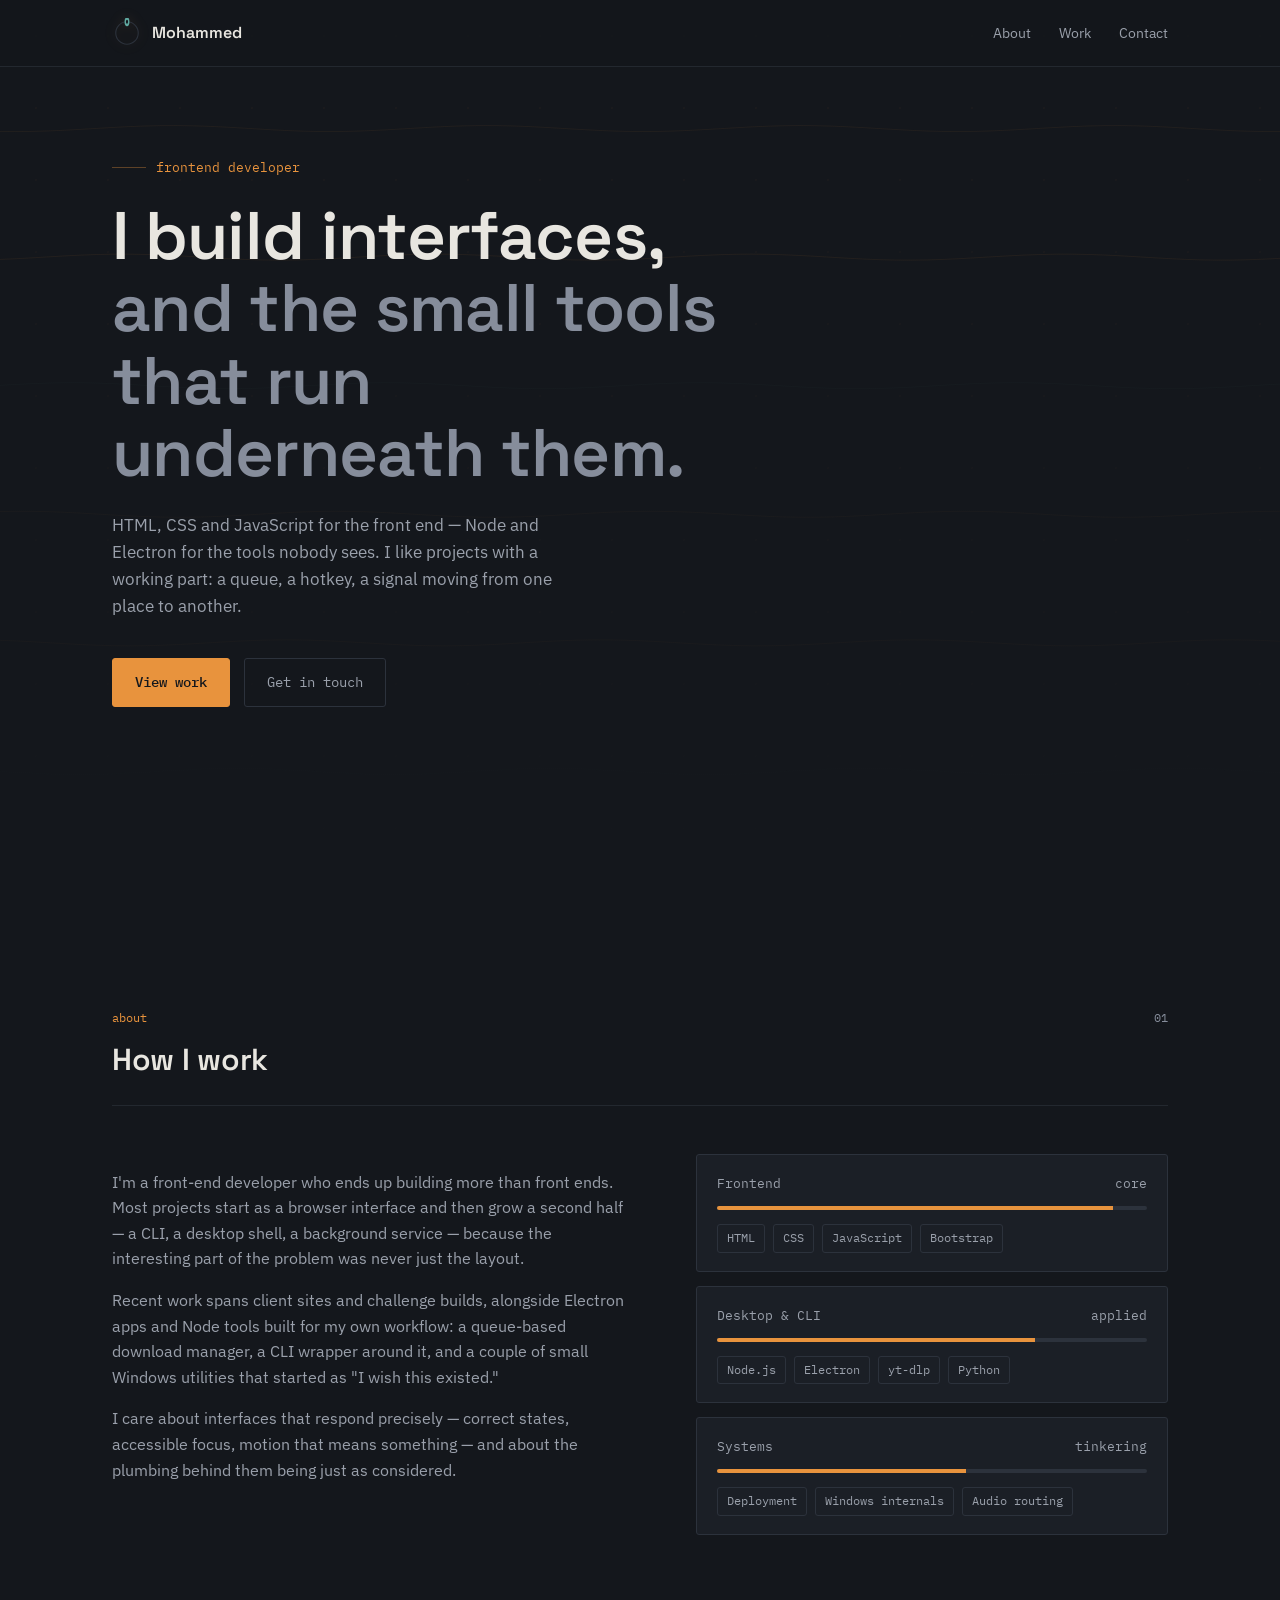
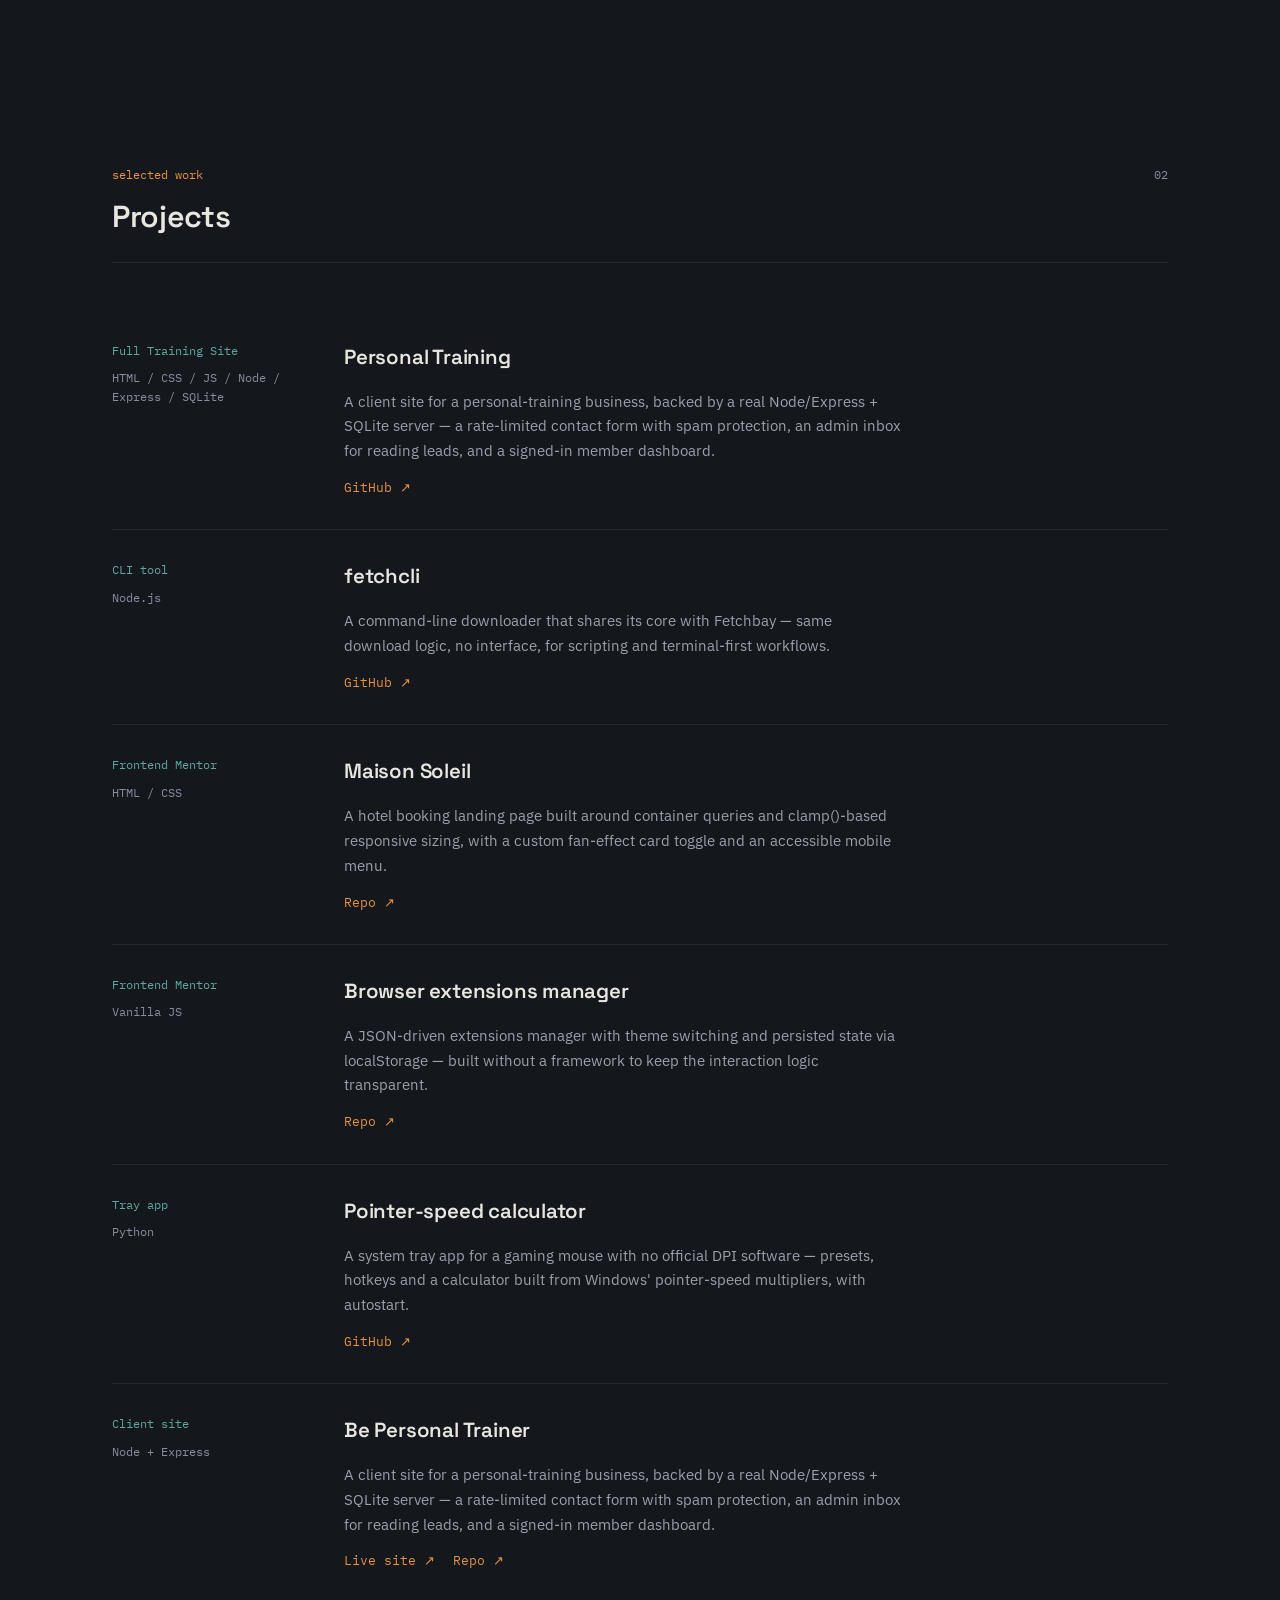
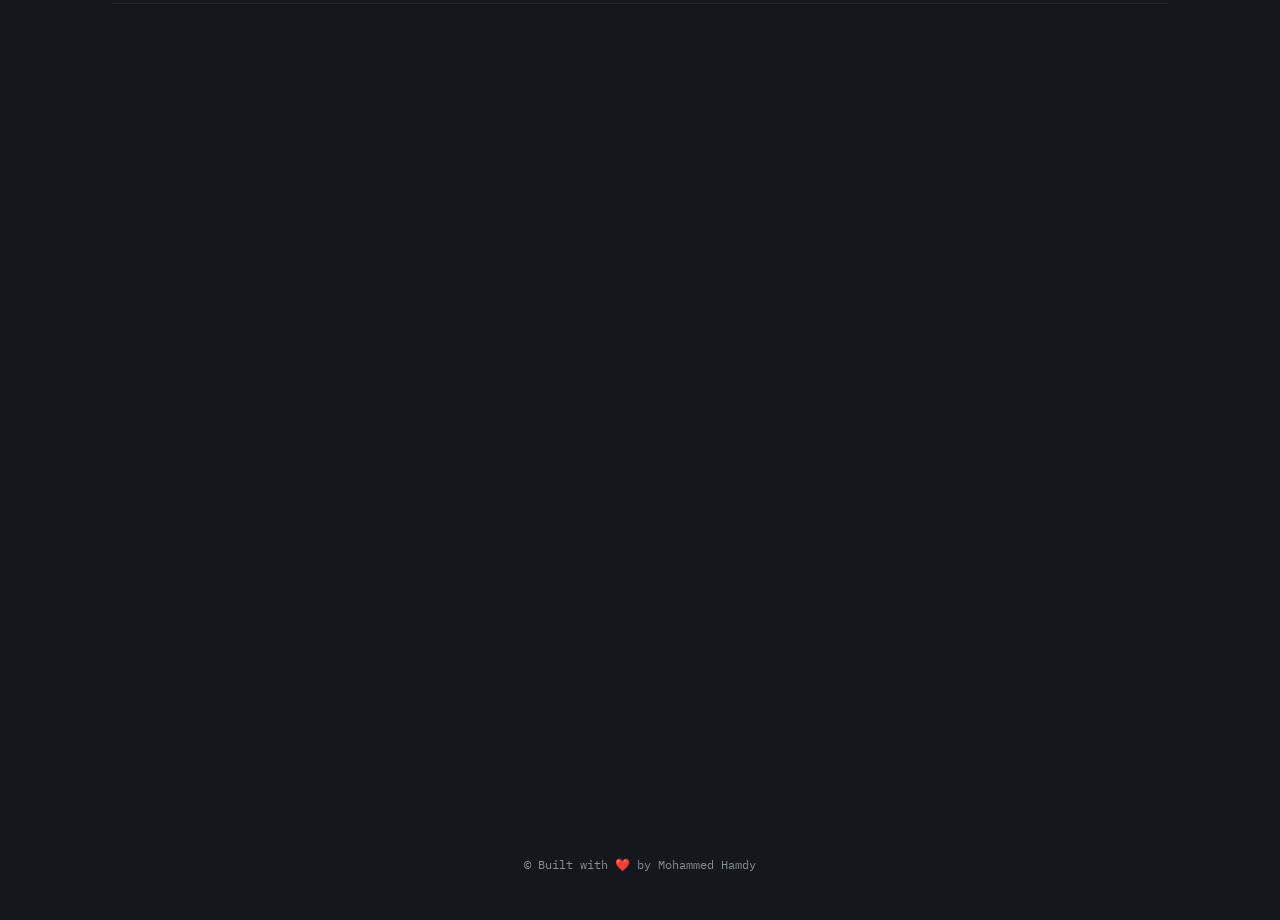
==== commit 645b530e: "refactor: professional UI polish, animations & accessibility" ====
--- a/index.html
+++ b/index.html
@@ -1,13 +1,14 @@
-<!doctype html>
+﻿<!doctype html>
 <html lang="en">
   <head>
     <meta charset="UTF-8" />
     <meta name="viewport" content="width=device-width, initial-scale=1.0" />
-    <title>Mohammed — Frontend Developer</title>
+    <title>Mohammed Hamdy — Frontend Developer</title>
     <meta
       name="description"
       content="Frontend developer building interfaces and the small tools underneath them — Electron apps, CLI utilities, and web builds with HTML, CSS, JavaScript and Node."
     />
+    <meta name="author" content="Mohammed Hamdy" />
     <meta name="theme-color" content="#14171C" />
     <meta name="color-scheme" content="dark" />
 
@@ -18,32 +19,37 @@
 
     <!-- Open Graph -->
     <meta property="og:type" content="website" />
-    <meta property="og:title" content="Mohammed — Frontend Developer" />
+    <meta property="og:site_name" content="Mohammed Hamdy" />
+    <meta property="og:title" content="Mohammed Hamdy — Frontend Developer" />
     <meta
       property="og:description"
       content="Frontend developer building interfaces and the small tools underneath them — Electron apps, CLI utilities, and web builds with HTML, CSS, JavaScript and Node."
     />
-    <meta property="og:url" content="https://shena9y.github.io/portfolio/" />
+    <meta property="og:url" content="https://shena9y.github.io/Portfolio/" />
     <meta
       property="og:image"
-      content="https://shena9y.github.io/portfolio/og-image.png"
+      content="https://shena9y.github.io/Portfolio/og-image.png"
     />
     <meta property="og:image:width" content="1200" />
     <meta property="og:image:height" content="630" />
+    <meta
+      property="og:image:alt"
+      content="Mohammed Hamdy — frontend developer portfolio"
+    />
 
     <!-- Twitter Card -->
     <meta name="twitter:card" content="summary_large_image" />
-    <meta name="twitter:title" content="Mohammed — Frontend Developer" />
+    <meta name="twitter:title" content="Mohammed Hamdy — Frontend Developer" />
     <meta
       name="twitter:description"
       content="Frontend developer building interfaces and the small tools underneath them."
     />
     <meta
       name="twitter:image"
-      content="https://shena9y.github.io/portfolio/og-image.png"
-    />
-
-    <link rel="canonical" href="https://shena9y.github.io/portfolio/" />
+      content="https://shena9y.github.io/Portfolio/og-image.png"
+    />
+
+    <link rel="canonical" href="https://shena9y.github.io/Portfolio/" />
     <link
       rel="preload"
       as="font"
@@ -234,7 +240,7 @@
           <div class="project reveal">
             <div class="project-meta">
               <span class="kind mono">Full Training Site</span><br />HTML / CSS
-              / JS / Node / Express / SQLite /
+              / JS / Node / Express / SQLite
             </div>
             <div>
               <h3>Personal Training</h3>
